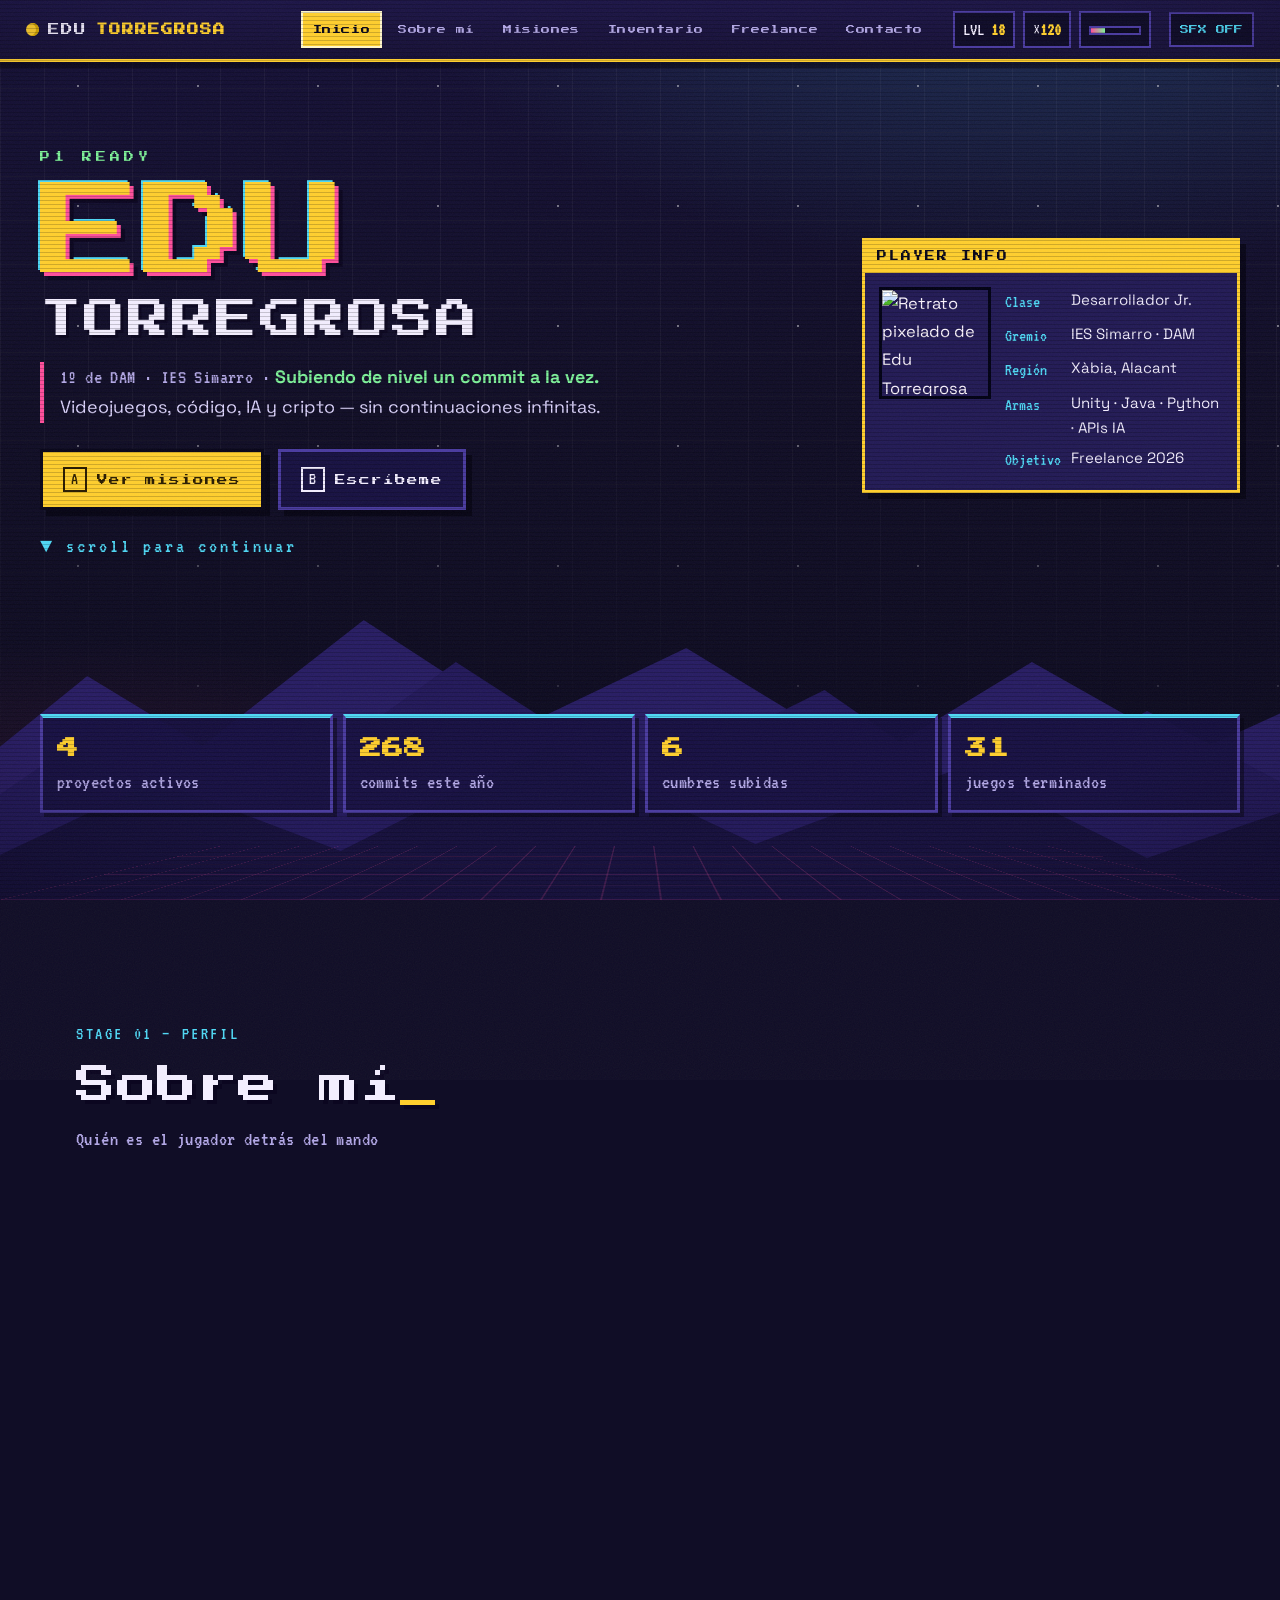
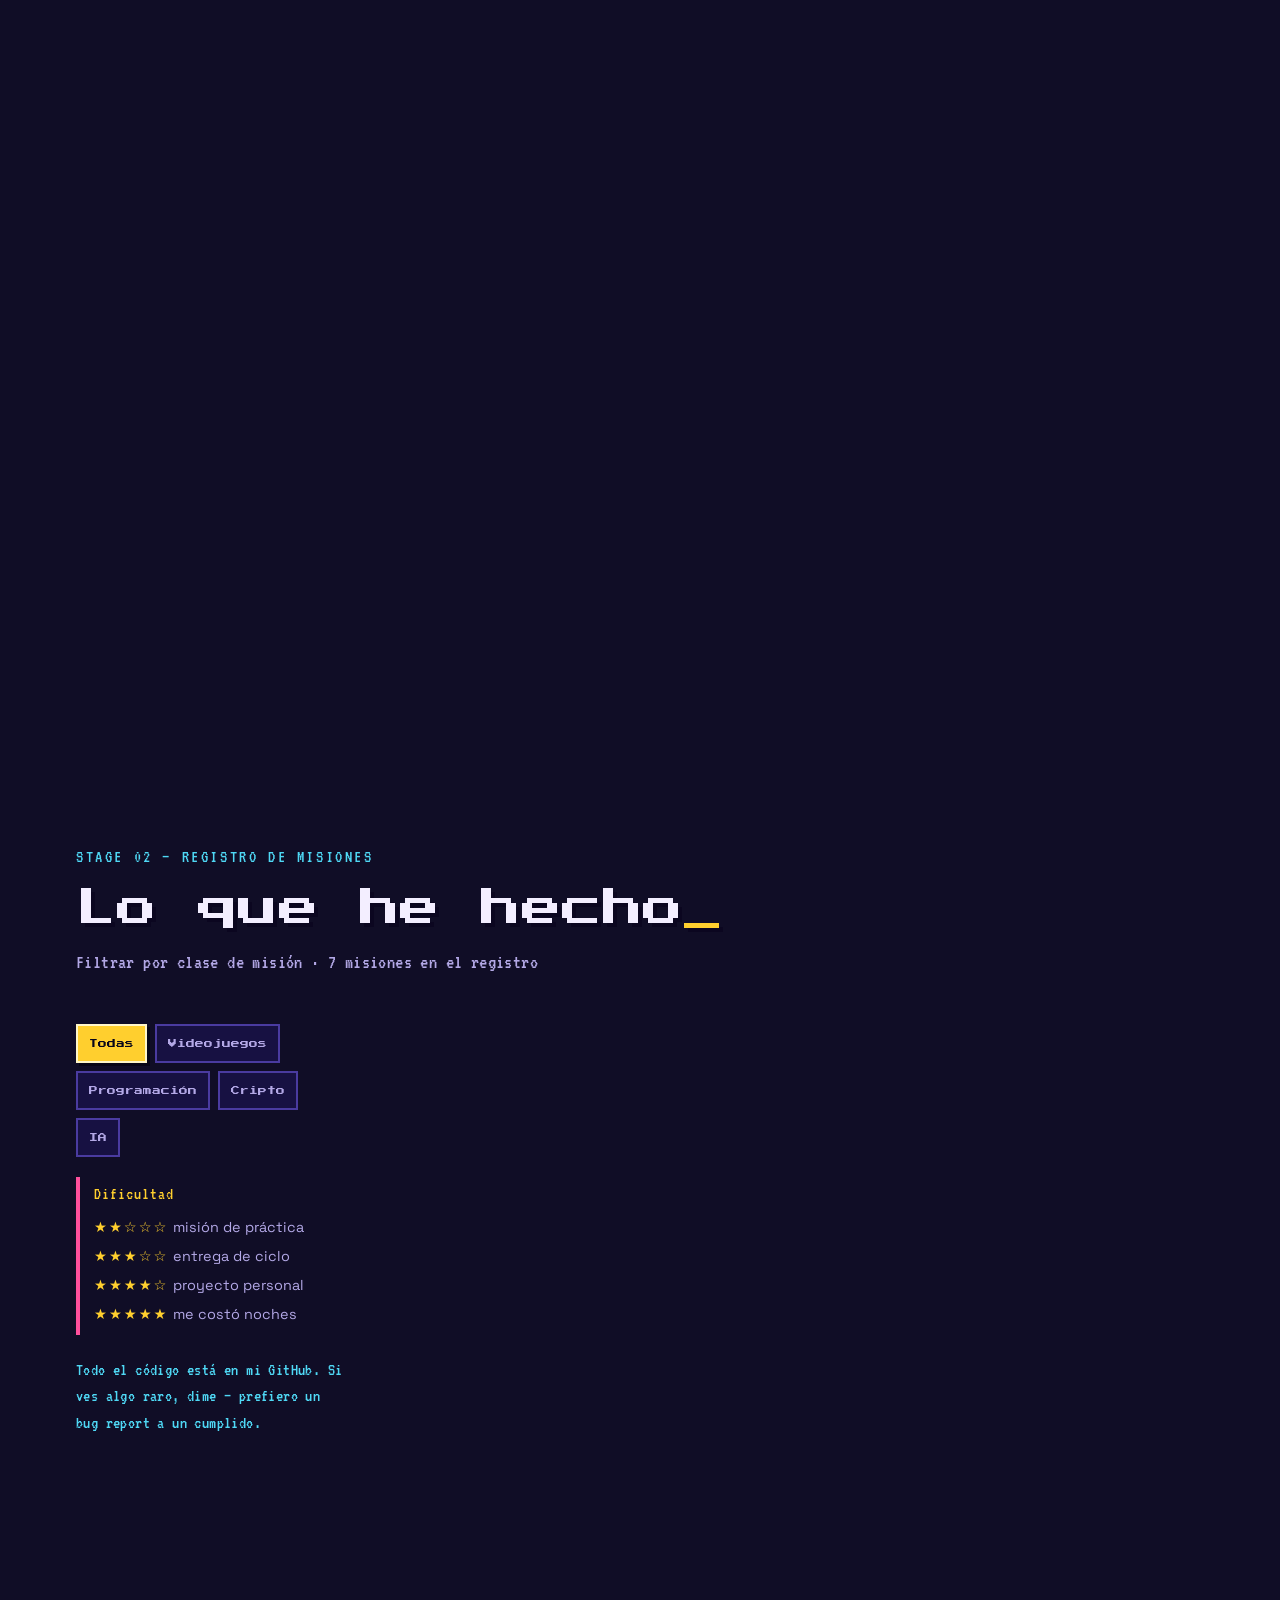
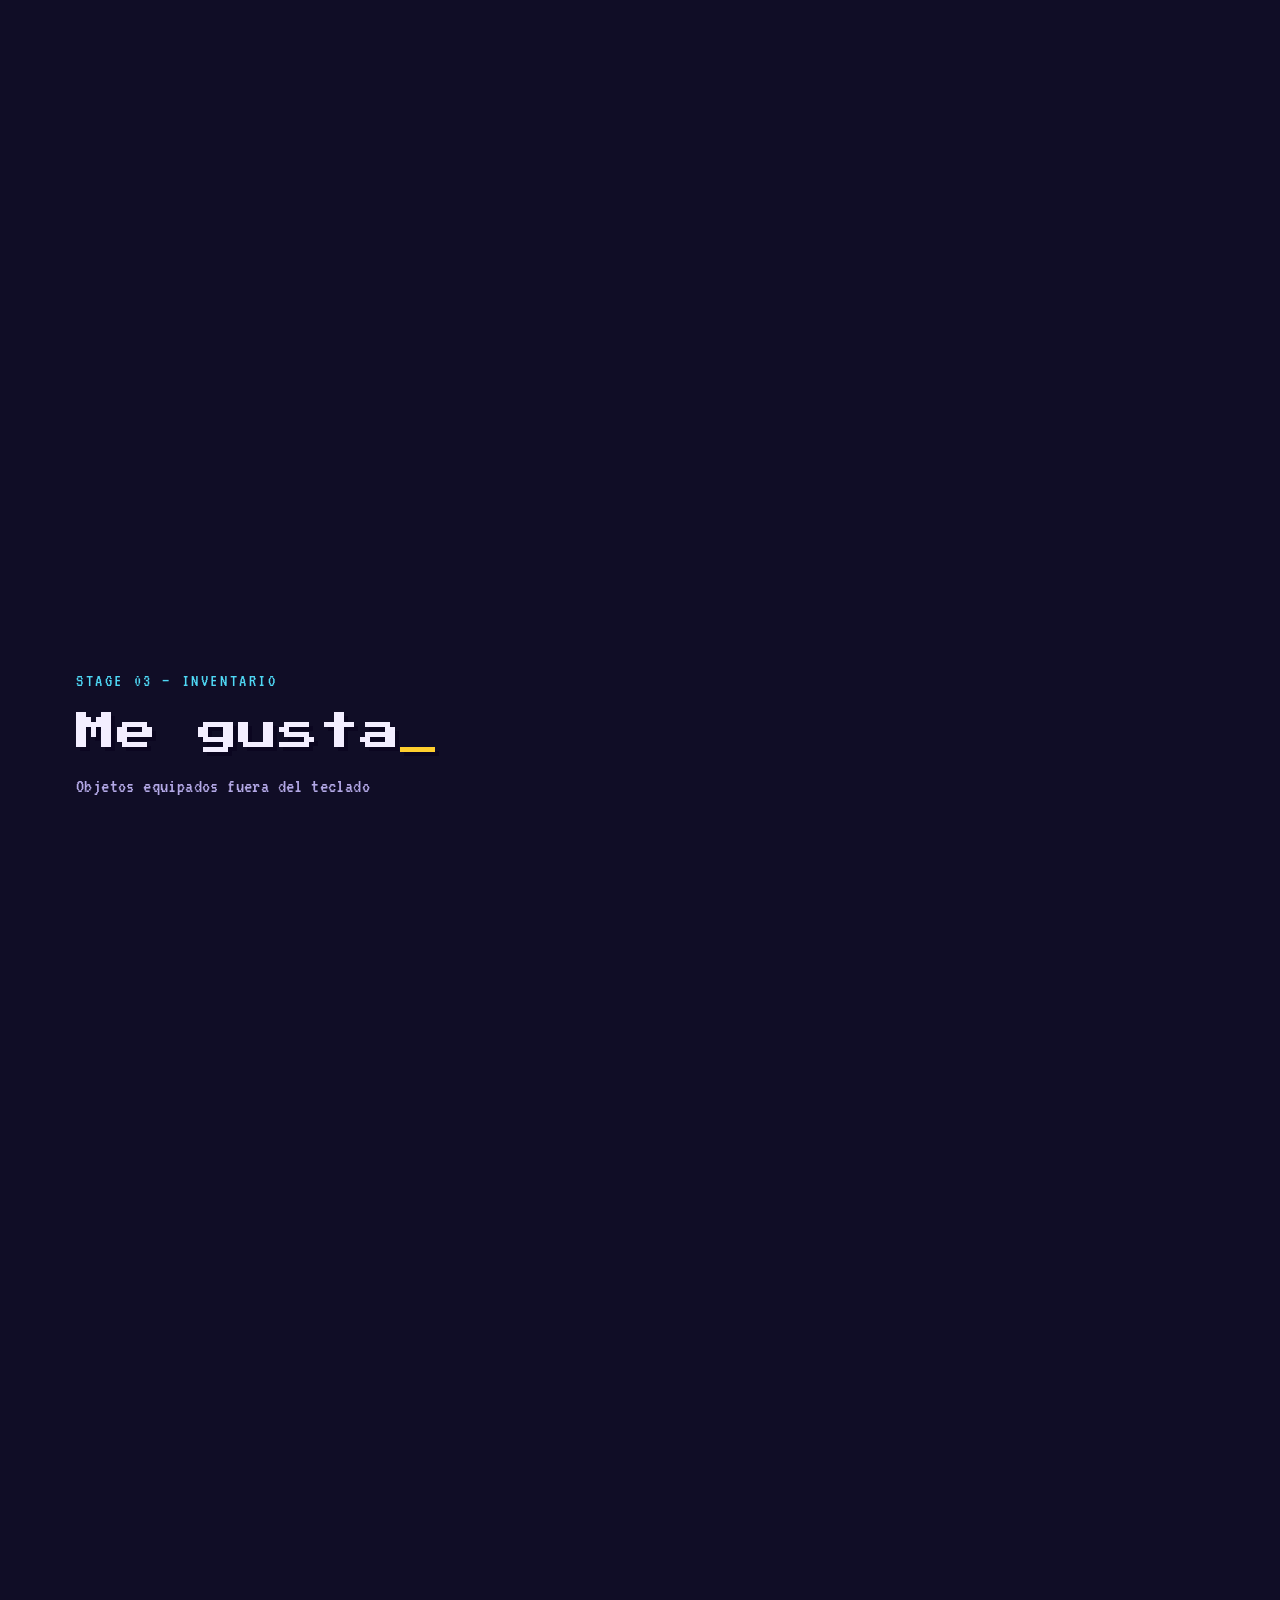
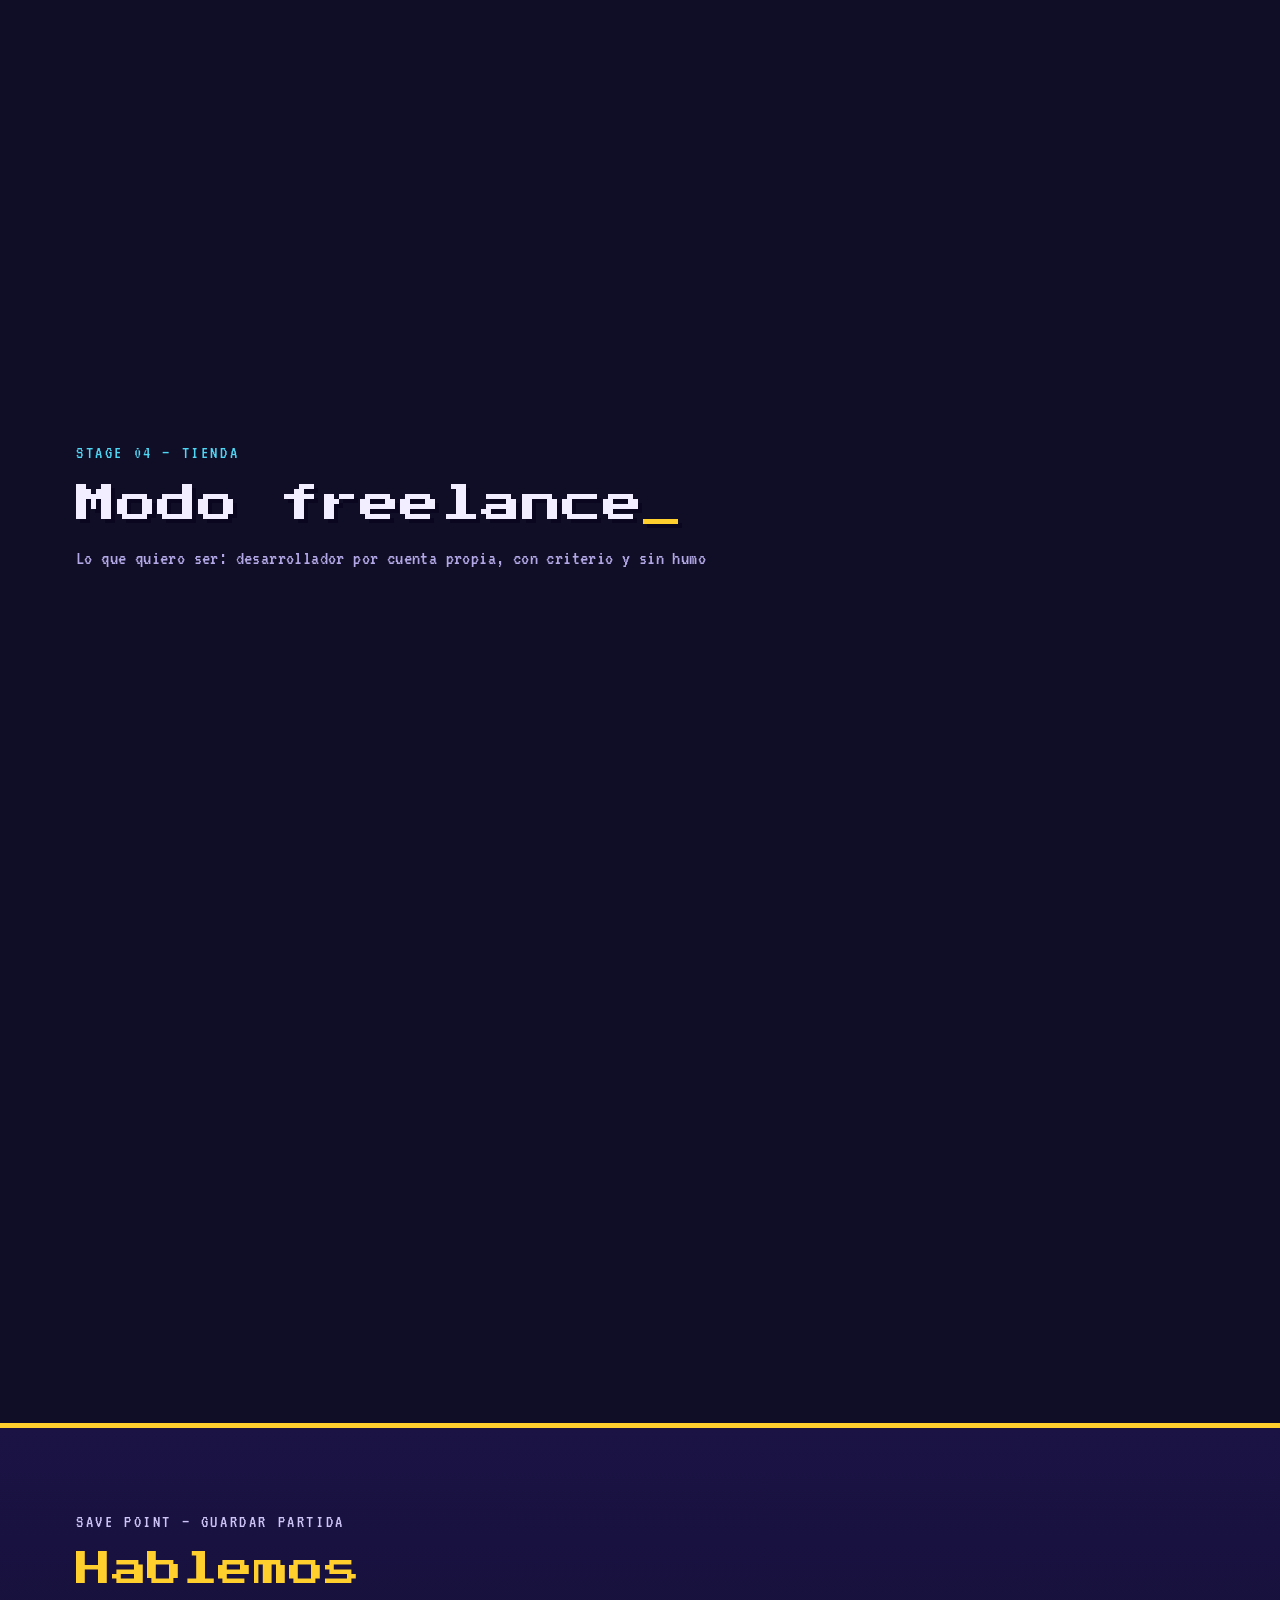
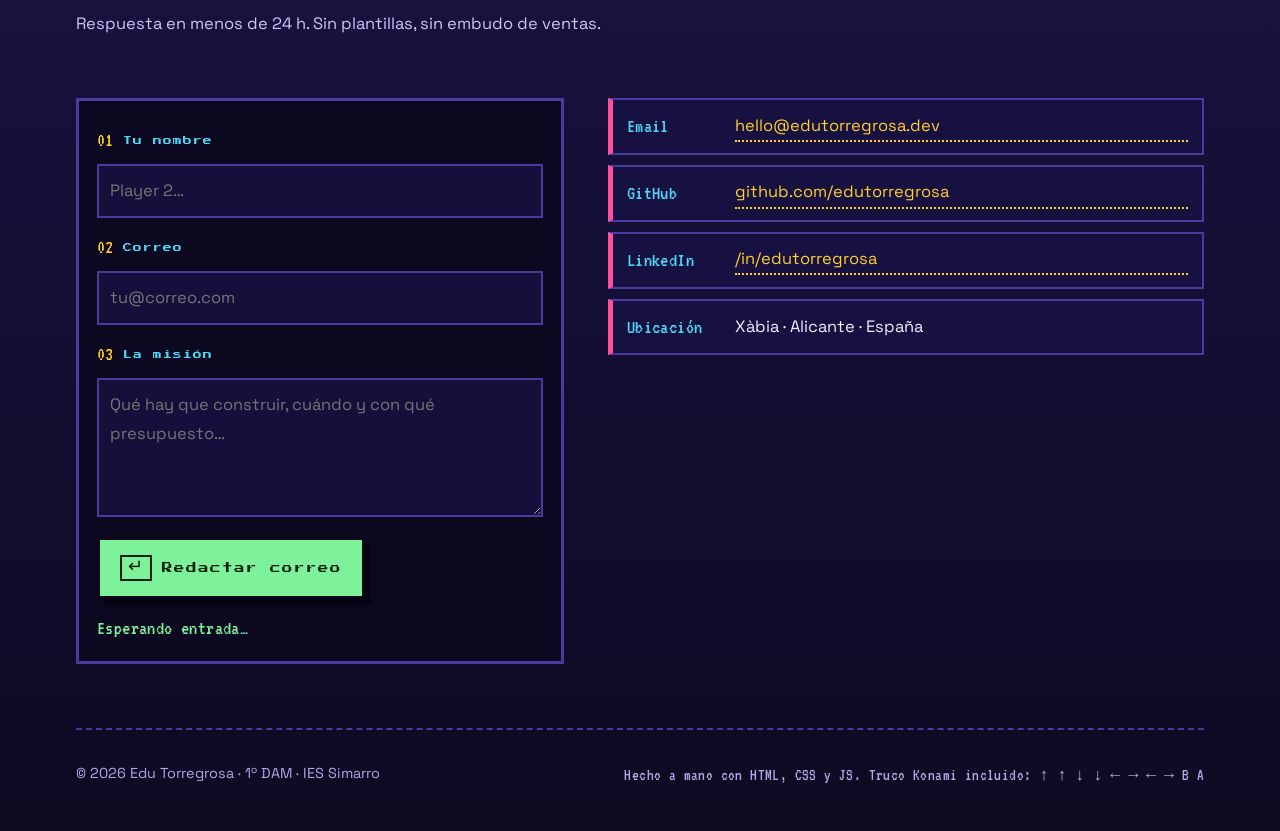
==== index.html @ 18621359 "primera version web" ====
<!DOCTYPE html>
<html lang="es">
<head>
  <meta charset="UTF-8">
  <meta name="viewport" content="width=device-width, initial-scale=1">
  <title>Edu Torregrosa · Player 1 — Videojuegos, Programación, IA y Crypto</title>
  <meta name="description" content="Portafolio retro-arcade de Edu Torregrosa, estudiante de 1º DAM en el IES Simarro: desarrollo de videojuegos, programación, criptomonedas e IA. Objetivo: desarrollador freelance.">
  <meta name="author" content="Edu Torregrosa">
  <meta name="theme-color" content="#14102e">
  <link rel="preconnect" href="https://fonts.googleapis.com">
  <link rel="preconnect" href="https://fonts.gstatic.com" crossorigin>
  <link href="https://fonts.googleapis.com/css2?family=Press+Start+2P&family=VT323&family=Space+Grotesk:wght@400;500;700&display=swap" rel="stylesheet">
  <link rel="stylesheet" href="styles.css">
</head>
<body class="is-booting">
  <div class="crt" aria-hidden="true">
    <span class="crt__scan"></span>
    <span class="crt__vig"></span>
    <span class="crt__noise"></span>
  </div>
  <div class="boot" id="boot" role="status" aria-live="polite">
    <p class="boot__logo">EDU<span>TV</span> <em>v1.0</em></p>
    <pre class="boot__log" id="bootLog"></pre>
    <div class="boot__bar" aria-hidden="true"><span id="bootBar"></span></div>
    <p class="boot__hint" id="bootHint">INSERTE MONEDA…</p>
  </div>
  <a class="skip" href="#sobre-mi">Saltar al contenido</a>
  <header class="hud" id="hud">
    <a class="hud__brand" href="#inicio" aria-label="Ir al inicio">
      <span class="hud__coin" aria-hidden="true"></span>
      EDU<b>TORREGROSA</b>
    </a>
    <nav class="hud__nav" aria-label="Navegación principal">
      <ul>
        <li><a href="#inicio"       class="nav-link">Inicio</a></li>
        <li><a href="#sobre-mi"     class="nav-link">Sobre&nbsp;mí</a></li>
        <li><a href="#quests"       class="nav-link">Misiones</a></li>
        <li><a href="#inventario"   class="nav-link">Inventario</a></li>
        <li><a href="#freelance"    class="nav-link">Freelance</a></li>
        <li><a href="#contacto"     class="nav-link">Contacto</a></li>
      </ul>
    </nav>
    <div class="hud__stats" aria-hidden="true">
      <span class="chip chip--lvl">LVL <b id="hudLvl">18</b></span>
      <span class="chip chip--coin">×<b id="hudCoins">000</b></span>
      <span class="chip chip--hp"><i class="hp"><b id="hudHp"></b></i></span>
    </div>
    <button class="hud__sfx" id="sfxBtn" aria-pressed="false">SFX OFF</button>
  </header>
  <main>
    <section class="title" id="inicio" aria-labelledby="title-h">
      <div class="title__marquee">
        <p class="title__press" aria-hidden="true">P1&nbsp;READY</p>
        <h1 class="title__word" id="title-h">
          <span class="title__line">EDU</span>
          <span class="title__line title__line--thin">TORREGROSA</span>
        </h1>
        <p class="title__phrase">
          <span class="vt">1º de DAM · IES Simarro ·</span>
          <b>Subiendo de nivel un commit a la vez.</b>
          Videojuegos, código, IA y cripto — sin continuaciones infinitas.
        </p>
        <div class="title__cta">
          <a class="btn btn--sun" href="#quests"><span class="btn__key">A</span> Ver misiones</a>
          <a class="btn btn--ghost" href="#contacto"><span class="btn__key">B</span> Escríbeme</a>
        </div>
        <p class="title__scroll vt">▼ scroll para continuar</p>
      </div>
      <aside class="card card--player" aria-label="Ficha rápida">
        <h2 class="card__head">PLAYER&nbsp;INFO</h2>
        <div class="card__body">
          <img src="https://picsum.photos/seed/edu-pixel-portrait-arcade/480/480" alt="Retrato pixelado de Edu Torregrosa" width="480" height="480">
          <dl class="specs">
            <dt>Clase</dt><dd>Desarrollador Jr.</dd>
            <dt>Gremio</dt><dd>IES Simarro · DAM</dd>
            <dt>Región</dt><dd>Xàbia, Alacant</dd>
            <dt>Armas</dt><dd>Unity · Java · Python · APIs IA</dd>
            <dt>Objetivo</dt><dd class="hl">Freelance 2026</dd>
          </dl>
        </div>
      </aside>
      <ul class="stat-strip" aria-label="Marcadores">
        <li><b class="num" data-count="7">0</b><span class="vt">proyectos activos</span></li>
        <li><b class="num" data-count="512">0</b><span class="vt">commits este año</span></li>
        <li><b class="num" data-count="12">0</b><span class="vt">cumbres subidas</span></li>
        <li><b class="num" data-count="60">0</b><span class="vt">juegos terminados</span></li>
      </ul>
      <div class="range" aria-hidden="true">
        <svg class="range__layer" data-depth="6"  viewBox="0 0 600 300" preserveAspectRatio="none"><path d="M0,220 60,140 110,190 180,100 250,175 320,120 400,200 470,130 540,195 600,150 600,300 0,300Z"/></svg>
        <svg class="range__layer" data-depth="14" viewBox="0 0 600 300" preserveAspectRatio="none"><path d="M0,250 70,170 140,225 220,130 300,215 380,150 450,230 520,165 600,235 600,300 0,300Z"/></svg>
        <svg class="range__layer" data-depth="26" viewBox="0 0 600 300" preserveAspectRatio="none"><path d="M0,285 90,215 170,265 260,190 350,260 440,205 520,270 600,225 600,300 0,300Z"/></svg>
        <div class="range__grid"></div>
      </div>
    </section>
    <section class="stage stage--about" id="sobre-mi" aria-labelledby="about-h">
      <header class="stage__head">
        <p class="kicker vt">STAGE 01 — PERFIL</p>
        <h2 class="stage__title" data-scramble>Sobre mí</h2>
        <p class="stage__sub vt">Quién es el jugador detrás del mando</p>
      </header>
      <div class="about">
        <article class="dialog" data-reveal>
          <p class="dialog__who"><b>EDU</b> <span class="vt">— PLAYER 1</span></p>
          <p class="dialog__text" data-typewriter="De Xàbia, 19 años, estudiante de 1º de DAM en el IES Simarro. Empecé haciendo mods para que mis amigos jugaran y acabé montando pipelines, bots y modelos. Me obsesiona la parte en la que el código se convierte en algo que se puede tocar: un salto que funciona, un enemigo que aprende, una interfaz que responde. Ahora mismo estoy construyendo mi camino como desarrollador freelance, con la vista puesta en videojuegos e integración de IA. Y cuando suelto el mando, me voy a la montaña: el silencio de un sendero a las 7 de la mañana recarga la barra de vida mejor que cualquier café."></p>
          <p class="dialog__prompt vt" aria-hidden="true">▼</p>
        </article>
        <div class="xp" data-reveal>
          <h3 class="block-title">XP de habilidades</h3>
          <ul class="xp__list">
            <li><span class="xp__name">Python</span>          <i class="bar"><b style="--xp:82%"></b></i><span class="xp__val vt">82</span></li>
            <li><span class="xp__name">Java&nbsp;·&nbsp;DAM</span><i class="bar"><b style="--xp:74%"></b></i><span class="xp__val vt">74</span></li>
            <li><span class="xp__name">JavaScript&nbsp;/&nbsp;Web</span><i class="bar"><b style="--xp:70%"></b></i><span class="xp__val vt">70</span></li>
            <li><span class="xp__name">Unity&nbsp;/&nbsp;C#</span><i class="bar"><b style="--xp:66%"></b></i><span class="xp__val vt">66</span></li>
            <li><span class="xp__name">IA&nbsp;/&nbsp;LLMs</span><i class="bar"><b style="--xp:58%"></b></i><span class="xp__val vt">58</span></li>
            <li><span class="xp__name">Blockchain</span>      <i class="bar"><b style="--xp:44%"></b></i><span class="xp__val vt">44</span></li>
          </ul>
        </div>
      </div>
      <section class="select" aria-labelledby="select-h" data-reveal>
        <h3 class="block-title" id="select-h">Select stage · trayectoria</h3>
        <ol class="select__track" tabindex="0" aria-label="Línea temporal">
          <li class="select__node"><span class="vt">2019</span><h4>Primer mod</h4><p>Tocaba parámetros de juegos ajenos hasta entender por qué funcionaban.</p></li>
          <li class="select__node"><span class="vt">2021</span><h4>Game Jam</h4><p>Mi primer prototipo completo en 48 horas. Dormí poco, aprendí muchísimo.</p></li>
          <li class="select__node"><span class="vt">2023</span><h4>Bots &amp; crypto</h4><p>Automatizaciones en Python y un tracker de cartera para dejar de mirar el móvil.</p></li>
          <li class="select__node is-now"><span class="vt">2025</span><h4>1º DAM</h4><p>IES Simarro. Bases sólidas de programación, estructuras de datos y despliegue.</p></li>
          <li class="select__node is-next"><span class="vt">2026</span><h4>Freelance</h4><p>Prototipos, bots y features de IA para estudios pequeños y gente con prisa.</p></li>
        </ol>
      </section>
    </section>
    <section class="stage stage--quests" id="quests" aria-labelledby="quests-h">
      <header class="stage__head">
        <p class="kicker vt">STAGE 02 — REGISTRO DE MISIONES</p>
        <h2 class="stage__title" data-scramble>Lo que he hecho</h2>
        <p class="stage__sub vt">Filtrar por clase de misión · <span id="questCount">7</span> misiones en el registro</p>
      </header>
      <div class="quests">
        <aside class="quests__aside">
          <div class="filter" role="group" aria-label="Filtrar misiones">
            <button class="filter__btn is-on" data-filter="all">Todas</button>
            <button class="filter__btn" data-filter="juego">Videojuegos</button>
            <button class="filter__btn" data-filter="code">Programación</button>
            <button class="filter__btn" data-filter="crypto">Cripto</button>
            <button class="filter__btn" data-filter="ia">IA</button>
          </div>
          <div class="legend">
            <h3 class="vt">Dificultad</h3>
            <p><span class="stars">★★☆☆☆</span> misión de práctica</p>
            <p><span class="stars">★★★☆☆</span> entrega de ciclo</p>
            <p><span class="stars">★★★★☆</span> proyecto personal</p>
            <p><span class="stars">★★★★★</span> me costó noches</p>
          </div>
          <p class="quests__note vt">Todo el código está en mi GitHub. Si ves algo raro, dime — prefiero un bug report a un cumplido.</p>
        </aside>
        <div class="quests__list" id="questsList">
          <article class="quest" data-cat="juego" data-reveal>
            <figure class="quest__media"><img src="https://picsum.photos/seed/pixel-platformer-cave-game/800/500" alt="Captura de un plataformas 2D en una cueva pixelada" width="800" height="500"></figure>
            <div class="quest__body">
              <p class="quest__tag">MISIÓN 01 · VIDEOJUEGOS</p>
              <h3 class="quest__name">Caverna de Píxel</h3>
              <p class="quest__meta"><span class="stars">★★★★☆</span><span>Unity · C#</span><span class="badge badge--done">Completada</span></p>
              <p class="quest__desc">Plataformas 2D con física de doble salto, enemigos con máquina de estados y tres niveles. Generación de mapa por semilla para que cada partida cambie. Se presentó a la Game Jam del centro y quedó segunda.</p>
              <ul class="tags"><li>C#</li><li>Unity</li><li>Tiled</li><li>State&nbsp;Machine</li></ul>
              <a class="link-arrow" href="#contacto">Pedir la build <span aria-hidden="true">→</span></a>
            </div>
          </article>
          <article class="quest" data-cat="juego" data-reveal>
            <figure class="quest__media"><img src="https://picsum.photos/seed/retade-arcade-cabinet-neon/800/500" alt="Máquina recreativa con pantalla iluminada" width="800" height="500"></figure>
            <div class="quest__body">
              <p class="quest__tag">MISIÓN 02 · VIDEOJUEGOS</p>
              <h3 class="quest__name">Arcade Rescate</h3>
              <p class="quest__meta"><span class="stars">★★★☆☆</span><span>raylib · C</span><span class="badge badge--wip">En curso</span></p>
              <p class="quest__desc">Remake de un matamarcianos de los 90 con render propio: sprites en rejilla, partículas y screen shake. Objetivo de la misión: 60 FPS estables en un portátil de 2015.</p>
              <ul class="tags"><li>C</li><li>raylib</li><li>Pixel&nbsp;Art</li><li>Chiptune</li></ul>
              <a class="link-arrow" href="#contacto">Ver el proceso <span aria-hidden="true">→</span></a>
            </div>
          </article>
          <article class="quest" data-cat="code" data-reveal>
            <figure class="quest__media"><img src="https://picsum.photos/seed/java-desktop-inventory-app/800/500" alt="Interfaz de una aplicación de escritorio con tablas" width="800" height="500"></figure>
            <div class="quest__body">
              <p class="quest__tag">MISIÓN 03 · PROGRAMACIÓN</p>
              <h3 class="quest__name">Gestor Simarro</h3>
              <p class="quest__meta"><span class="stars">★★★☆☆</span><span>Java · MySQL · JDBC</span><span class="badge badge--done">Completada</span></p>
              <p class="quest__desc">Aplicación de escritorio para gestionar el préstamo de material del ciclo: alta de equipos, incidencias y exportación a CSV. Capas, DAO y base de datos normalizada. Primera vez que diseño yo el esquema.</p>
              <ul class="tags"><li>Java</li><li>MySQL</li><li>JavaFX</li><li>UML</li></ul>
              <a class="link-arrow" href="#contacto">Ver el repositorio <span aria-hidden="true">→</span></a>
            </div>
          </article>
          <article class="quest" data-cat="crypto code" data-reveal>
            <figure class="quest__media"><img src="https://picsum.photos/seed/crypto-terminal-candles-green/800/500" alt="Gráfico de velas en una terminal oscura" width="800" height="500"></figure>
            <div class="quest__body">
              <p class="quest__tag">MISIÓN 04 · CRIPTO + CÓDIGO</p>
              <h3 class="quest__name">Wallet Watch</h3>
              <p class="quest__meta"><span class="stars">★★★★☆</span><span>Python · websockets</span><span class="badge badge--done">Completada</span></p>
              <p class="quest__desc">Monitor de cartera con alertas por Telegram: PnL en vivo, avisos de movimiento anormal y un histórico en SQLite. Aprendí a consumir APIs REST y websocket, y sobre todo a no fiarme de ningún dato sin validarlo.</p>
              <ul class="tags"><li>Python</li><li>REST</li><li>WebSocket</li><li>SQLite</li></ul>
              <a class="link-arrow" href="#contacto">Cómo funciona <span aria-hidden="true">→</span></a>
            </div>
          </article>
          <article class="quest" data-cat="crypto" data-reveal>
            <figure class="quest__media"><img src="https://picsum.photos/seed/blockchain-smart-contract-solidity/800/500" alt="Código de un contrato inteligente" width="800" height="500"></figure>
            <div class="quest__body">
              <p class="quest__tag">MISIÓN 05 · CRIPTO</p>
              <h3 class="quest__name">Contrato de bolsillo</h3>
              <p class="quest__meta"><span class="stars">★★☆☆☆</span><span>Solidity · testnet</span><span class="badge badge--wip">En curso</span></p>
              <p class="quest__desc">Contrato de depósito con liberación por fechas, probado en testnet y con tests en Foundry. Nada que desplegar en mainnet todavía: es mi forma de entender de verdad qué pasa cuando el código no se puede parchear.</p>
              <ul class="tags"><li>Solidity</li><li>Foundry</li><li>Testnet</li></ul>
              <a class="link-arrow" href="#contacto">Aprendiendo en abierto <span aria-hidden="true">→</span></a>
            </div>
          </article>
          <article class="quest" data-cat="ia" data-reveal>
            <figure class="quest__media"><img src="https://picsum.photos/seed/ai-classroom-assistant-chatbot/800/500" alt="Ventana de chat de un asistente con IA" width="800" height="500"></figure>
            <div class="quest__body">
              <p class="quest__tag">MISIÓN 06 · IA</p>
              <h3 class="quest__name">Tutor de Aula</h3>
              <p class="quest__meta"><span class="stars">★★★★★</span><span>RAG · Python · API LLM</span><span class="badge badge--done">Completada</span></p>
              <p class="quest__desc">Asistente que responde con la documentación del ciclo: troceo los PDF, incrusto, busco por similitud y devuelvo la fuente. El 80&nbsp;% del trabajo fue la parte aburrida —limpiar texto y evaluar respuestas— y ahí estuvo la gracia.</p>
              <ul class="tags"><li>RAG</li><li>Embeddings</li><li>FastAPI</li><li>Chroma</li></ul>
              <a class="link-arrow" href="#contacto">Probar demo <span aria-hidden="true">→</span></a>
            </div>
          </article>
          <article class="quest" data-cat="ia code" data-reveal>
            <figure class="quest__media"><img src="https://picsum.photos/seed/neural-network-training-graphs/800/500" alt="Gráficas de entrenamiento de una red neuronal" width="800" height="500"></figure>
            <div class="quest__body">
              <p class="quest__tag">MISIÓN 07 · IA + CÓDIGO</p>
              <h3 class="quest__name">Pixel or Not</h3>
              <p class="quest__meta"><span class="stars">★★★☆☆</span><span>PyTorch · 91&nbsp;% acierto</span><span class="badge badge--done">Completada</span></p>
              <p class="quest__desc">Clasificador que distingue arte pixelado real de un filtro mal puesto. Red pequeña, dataset propio de 4.200 imágenes y aumento de datos. Se usa dentro del remake Arcade Rescate para elegir sprites.</p>
              <ul class="tags"><li>PyTorch</li><li>Dataset</li><li>ONNX</li></ul>
              <a class="link-arrow" href="#contacto">Ver el dataset <span aria-hidden="true">→</span></a>
            </div>
          </article>
        </div>
      </div>
    </section>
    <section class="stage stage--bag" id="inventario" aria-labelledby="bag-h">
      <header class="stage__head">
        <p class="kicker vt">STAGE 03 — INVENTARIO</p>
        <h2 class="stage__title" data-scramble>Me gusta</h2>
        <p class="stage__sub vt">Objetos equipados fuera del teclado</p>
      </header>
      <div class="bag">
        <figure class="postcard postcard--a" data-reveal>
          <img src="https://picsum.photos/seed/montgo-mountain-trail-sunrise/700/520" alt="Sendero de montaña al amanecer" width="700" height="520">
          <figcaption><b>La montaña</b><span class="vt">Senderos del Montgó y la Cumbre del Sol antes de que salga el sol. Mochila, agua y cero notificaciones.</span></figcaption>
        </figure>
        <figure class="postcard postcard--b" data-reveal>
          <img src="https://picsum.photos/seed/hiking-boots-summit-cross/700/520" alt="Botas de senderismo en una cima" width="700" height="520">
          <figcaption><b>Cimas y mapas</b><span class="vt">12 subidas registradas. Objetivo del año: Puig Campana en invierno.</span></figcaption>
        </figure>
        <figure class="postcard postcard--c" data-reveal>
          <img src="https://picsum.photos/seed/retro-console-cartridge-shelf/700/520" alt="Estantería con consolas y cartuchos retro" width="700" height="520">
          <figcaption><b>Videojuegos</b><span class="vt">De los cartuchos de mi padre a los indies de ahora. 60 juegos terminados y una lista de pendientes que asusta.</span></figcaption>
        </figure>
        <figure class="postcard postcard--d" data-reveal>
          <img src="https://picsum.photos/seed/pixel-controller-gamepad-desk/700/520" alt="Mando de videojuego sobre un escritorio" width="700" height="520">
          <figcaption><b>Diseño de juegos</b><span class="vt">Lo que me gusta no es jugar: es entender por qué un salto se siente bien.</span></figcaption>
        </figure>
        <figure class="postcard postcard--e" data-reveal>
          <img src="https://picsum.photos/seed/open-source-code-terminal-night/700/520" alt="Editor de código de noche" width="700" height="520">
          <figcaption><b>Código abierto</b><span class="vt">Leer repos ajenos es mi forma de estudiar. Y de robar ideas, honestamente.</span></figcaption>
        </figure>
        <div class="trophies" data-reveal>
          <h3 class="block-title">Trofeos desbloqueados</h3>
          <ul>
            <li class="trophy"><span aria-hidden="true">🏅</span> 2º puesto Game Jam Simarro</li>
            <li class="trophy"><span aria-hidden="true">⚡</span> Primer deploy a producción</li>
            <li class="trophy"><span aria-hidden="true">🤖</span> Bot en activo desde hace 6 meses</li>
            <li class="trophy"><span aria-hidden="true">🧠</span> Curso de IA aplicada terminado</li>
            <li class="trophy"><span aria-hidden="true">🥾</span> 12 cumbres con GPS guardado</li>
            <li class="trophy is-locked"><span aria-hidden="true">🔒</span> Contrato freelance (próximo)</li>
          </ul>
        </div>
      </div>
    </section>
    <section class="stage stage--shop" id="freelance" aria-labelledby="shop-h">
      <header class="stage__head">
        <p class="kicker vt">STAGE 04 — TIENDA</p>
        <h2 class="stage__title" data-scramble>Modo freelance</h2>
        <p class="stage__sub vt">Lo que quiero ser: desarrollador por cuenta propia, con criterio y sin humo</p>
      </header>
      <div class="shop">
        <div class="shop__intro" data-reveal>
          <p>Estudio de día y construyo de noche. Busco trabajos pequeños y reales: un prototipo que haya que terminar, un bot que deje de hacerme falta a mí, una feature de IA que alguien no sabe por dónde coger. Entrego código legible, plazos escritos y una demo que se pueda tocar.</p>
          <p class="vt hl">Estado del servidor: <b>abiendo agenda para 2026</b>.</p>
        </div>
        <ul class="shop__list">
          <li class="row" data-reveal>
            <span class="row__ico" aria-hidden="true">🎮</span>
            <div><h3>Prototipos y videojuegos</h3><p class="vt">Gameplay 2D en Unity o raylib, hasta vertical slice presentable.</p></div>
            <span class="row__price">desde<b>250&nbsp;€</b></span>
            <a class="row__buy" href="mailto:hello@edutorregrosa.dev?subject=Misi%C3%B3n%3A%20videojuego">Contratar</a>
          </li>
          <li class="row" data-reveal>
            <span class="row__ico" aria-hidden="true">🐍</span>
            <div><h3>Bots y automatización</h3><p class="vt">Scripts en Python, scrapers, alertas a Telegram, tareas programadas.</p></div>
            <span class="row__price">desde<b>120&nbsp;€</b></span>
            <a class="row__buy" href="mailto:hello@edutorregrosa.dev?subject=Misi%C3%B3n%3A%20bot">Contratar</a>
          </li>
          <li class="row" data-reveal>
            <span class="row__ico" aria-hidden="true">🧠</span>
            <div><h3>IA integrada</h3><p class="vt">Chatbots con RAG, resúmenes, clasificación y conexión a APIs de modelos.</p></div>
            <span class="row__price">desde<b>300&nbsp;€</b></span>
            <a class="row__buy" href="mailto:hello@edutorregrosa.dev?subject=Misi%C3%B3n%3A%20IA">Contratar</a>
          </li>
          <li class="row" data-reveal>
            <span class="row__ico" aria-hidden="true">🕹️</span>
            <div><h3>Web y mantenimiento</h3><p class="vt">HTML/CSS/JS puro, sin frameworks inflados, con hosting y copias de seguridad.</p></div>
            <span class="row__price">desde<b>180&nbsp;€</b></span>
            <a class="row__buy" href="mailto:hello@edutorregrosa.dev?subject=Misi%C3%B3n%3A%20web">Contratar</a>
          </li>
        </ul>
      </div>
    </section>
  </main>
  <footer class="save" id="contacto" aria-labelledby="save-h">
    <div class="save__inner">
      <header class="save__head">
        <p class="kicker vt">SAVE POINT — GUARDAR PARTIDA</p>
        <h2 id="save-h" data-scramble>Hablemos</h2>
        <p>Respuesta en menos de 24 h. Sin plantillas, sin embudo de ventas.</p>
      </header>
      <form class="console" id="mailForm" novalidate>
        <label for="fName"><span class="vt">01</span> Tu nombre</label>
        <input id="fName" name="name" type="text" placeholder="Player 2…" autocomplete="name" required>
        <label for="fMail"><span class="vt">02</span> Correo</label>
        <input id="fMail" name="mail" type="email" placeholder="tu@correo.com" autocomplete="email" required>
        <label for="fMsg"><span class="vt">03</span> La misión</label>
        <textarea id="fMsg" name="msg" rows="4" placeholder="Qué hay que construir, cuándo y con qué presupuesto…" required></textarea>
        <button class="btn btn--lime" type="submit"><span class="btn__key">↵</span> Redactar correo</button>
        <p class="console__status vt" id="formStatus" role="status">Esperando entrada…</p>
      </form>
      <ul class="links">
        <li><span class="vt">Email</span><a href="mailto:hello@edutorregrosa.dev">hello@edutorregrosa.dev</a></li>
        <li><span class="vt">GitHub</span><a href="https://github.com/" target="_blank" rel="noopener">github.com/edutorregrosa</a></li>
        <li><span class="vt">LinkedIn</span><a href="https://www.linkedin.com/" target="_blank" rel="noopener">/in/edutorregrosa</a></li>
        <li><span class="vt">Ubicación</span><span>Xàbia · Alicante · España</span></li>
      </ul>
      <div class="save__foot">
        <p>© <span id="year">2025</span> Edu Torregrosa · 1º DAM · IES Simarro</p>
        <p class="vt">Hecho a mano con HTML, CSS y JS. Truco Konami incluido: ↑ ↑ ↓ ↓ ← → ← → B A</p>
      </div>
    </div>
  </footer>
  <button class="top" id="topBtn" aria-label="Volver arriba">▲</button>
  <p class="toast" id="toast" role="status" aria-live="polite"></p>
  <script src="script.js"></script>
</body>
</html>
---- styles.css ----
:root{
  --void:#100d26;--night:#181340;--panel:#221a55;--panel2:#2c2170;--ink:#08061a;--line:#4a3ba0;
  --paper:#f3eeff;--dim:#b3a8e6;--sun:#ffcf2e;--lime:#7ef29a;--cyan:#4fd8f5;--magenta:#ff4f9c;--orange:#ff8a3d;
  --shadow:6px 6px 0 rgba(4,2,14,.65);--px:5px;--wrap:1180px;--hud-h:62px;
  --f-disp:"Press Start 2P", system-ui, monospace;--f-term:"VT323", ui-monospace, monospace;--f-body:"Space Grotesk", system-ui, sans-serif;
}
*,*::before,*::after{box-sizing:border-box}
html{scroll-behavior:smooth;scroll-padding-top:calc(var(--hud-h) + 18px)}
body{margin:0;font-family:var(--f-body);font-size:1.03rem;line-height:1.72;color:var(--paper);background:var(--void);overflow-x:hidden}
body.is-booting{overflow:hidden;height:100vh}
img{display:block;max-width:100%;height:auto}
a{color:var(--cyan);text-decoration:none}
ul,ol{list-style:none;margin:0;padding:0}
button,input,textarea{font:inherit;color:inherit}
body::before{content:"";position:fixed;inset:0;z-index:-2;background:radial-gradient(1100px 620px at 82% -12%,rgba(79,216,245,.20),transparent 62%),radial-gradient(900px 560px at 8% 108%,rgba(255,79,156,.18),transparent 60%),linear-gradient(180deg,#151038 0%,#100d26 45%,#0c0a1e 100%)}
body::after{content:"";position:fixed;inset:0;z-index:-1;pointer-events:none;background-image:linear-gradient(rgba(255,255,255,.045) 1px,transparent 1px),linear-gradient(90deg,rgba(255,255,255,.045) 1px,transparent 1px),radial-gradient(rgba(255,255,255,.42) 1px,transparent 1px);background-size:44px 44px,44px 44px,120px 120px;background-position:0 0,0 0,18px 26px;-webkit-mask-image:linear-gradient(180deg,#000 0 40%,transparent 92%);mask-image:linear-gradient(180deg,#000 0 40%,transparent 92%);animation:drift 24s linear infinite}
@keyframes drift{to{background-position:44px 44px,44px 44px,138px 146px}}
h1,h2,h3,h4{font-family:var(--f-disp);font-weight:400;line-height:1.35;margin:0;letter-spacing:.5px}
.vt{font-family:var(--f-term);font-size:1.28rem;line-height:1.5;letter-spacing:.4px;color:var(--dim)}
.hl{color:var(--sun)}
.kicker{font-family:var(--f-term);font-size:1.15rem;letter-spacing:2.6px;color:var(--cyan);margin:0 0 10px}
.stars{color:var(--sun);letter-spacing:2px}
.skip{position:absolute;left:-999px;top:0;background:var(--sun);color:var(--ink);padding:10px 16px;z-index:99}
.skip:focus{left:12px;top:12px}
.crt{position:fixed;inset:0;z-index:60;pointer-events:none}
.crt__scan{position:absolute;inset:0;background:repeating-linear-gradient(180deg,rgba(0,0,0,.34) 0 1px,transparent 1px 4px);opacity:.55;mix-blend-mode:multiply}
.crt__vig{position:absolute;inset:0;background:radial-gradient(120% 100% at 50% 45%,transparent 52%,rgba(3,1,12,.72) 100%)}
.crt__noise{position:absolute;inset:-20%;opacity:.05;background-image:url("data:image/svg+xml,%3Csvg xmlns='http://www.w3.org/2000/svg' width='140' height='140'%3E%3Cfilter id='n'%3E%3CfeTurbulence type='fractalNoise' baseFrequency='.85' numOctaves='3'/%3E%3C/filter%3E%3Crect width='140' height='140' filter='url(%23n)'/%3E%3C/svg%3E");animation:grain 1.1s steps(3) infinite}
@keyframes grain{0%{transform:translate(0,0)}33%{transform:translate(-2%,1%)}66%{transform:translate(2%,-1%)}100%{transform:translate(0,0)}}
.boot{position:fixed;inset:0;z-index:90;display:grid;place-content:center;justify-items:center;gap:14px;background:#07051a;text-align:center;padding:24px;transition:opacity .5s ease,visibility .5s}
.boot.gone{opacity:0;visibility:hidden}
.boot__logo{font-family:var(--f-disp);font-size:1.5rem;color:var(--sun);margin:0}
.boot__logo span{color:var(--magenta)}
.boot__logo em{font-family:var(--f-term);font-size:1rem;color:var(--dim);font-style:normal}
.boot__log{font-family:var(--f-term);font-size:1.15rem;color:var(--lime);min-height:6.2em;text-align:left;width:min(460px,90vw);margin:0;white-space:pre-wrap}
.boot__bar{width:min(460px,90vw);height:14px;border:3px solid var(--line);padding:2px;background:#0b0820}
.boot__bar span{display:block;height:100%;width:0;background:var(--sun);transition:width .18s linear}
.boot__hint{font-family:var(--f-term);font-size:1.2rem;color:var(--dim);letter-spacing:3px}
.hud{position:fixed;top:0;left:0;right:0;height:var(--hud-h);z-index:50;display:flex;align-items:center;gap:18px;padding:0 clamp(12px,3vw,26px);background:linear-gradient(180deg,#1c1547,#161036);border-bottom:3px solid var(--sun);box-shadow:0 6px 0 rgba(4,2,14,.5)}
.hud__brand{font-family:var(--f-disp);font-size:.72rem;color:var(--paper);display:flex;align-items:center;gap:9px;letter-spacing:1px}
.hud__brand b{color:var(--sun)}
.hud__coin{width:13px;height:13px;background:var(--sun);border-radius:50%;box-shadow:inset -3px 0 0 #d9a900;animation:spin 1.6s steps(6) infinite}
@keyframes spin{50%{transform:scaleX(.25)}}
.hud__nav{margin-left:auto}
.hud__nav ul{display:flex;gap:4px;flex-wrap:wrap}
.hud__nav a{font-family:var(--f-disp);font-size:.56rem;letter-spacing:.6px;color:var(--dim);padding:9px 10px;display:block;border:2px solid transparent;transition:color .18s,background .18s,border-color .18s}
.hud__nav a:hover{color:var(--sun);background:#2a1f6b}
.hud__nav a.is-active{color:var(--ink);background:var(--sun);border-color:#fff6c9}
.hud__stats{display:flex;align-items:center;gap:8px}
.chip{font-family:var(--f-term);font-size:1.15rem;color:var(--paper);border:2px solid var(--line);padding:1px 8px;background:#0e0b28}
.chip b{color:var(--sun)}
.chip--hp .hp{display:inline-block;width:52px;height:9px;border:2px solid var(--line);background:#0b0820;vertical-align:middle}
.chip--hp .hp b{display:block;height:100%;width:0;background:linear-gradient(90deg,var(--magenta),var(--lime));transition:width .5s ease}
.hud__sfx{font-family:var(--f-disp);font-size:.55rem;padding:8px 9px;background:#0e0b28;color:var(--cyan);border:2px solid var(--line);cursor:pointer}
.hud__sfx[aria-pressed="true"]{background:var(--cyan);color:var(--ink)}
.title{position:relative;min-height:100svh;padding:calc(var(--hud-h) + 40px) clamp(16px,4vw,40px) 40px;display:grid;grid-template-columns:minmax(0,1.35fr) minmax(280px,.65fr);grid-template-areas:"marquee player" "strip strip";gap:clamp(18px,3vw,40px);align-items:center;overflow:hidden}
.title__marquee{grid-area:marquee;position:relative;z-index:3}
.title__press{font-family:var(--f-disp);font-size:.62rem;color:var(--lime);letter-spacing:4px;margin:0 0 18px;animation:blink 1.1s steps(2) infinite}
@keyframes blink{50%{opacity:.15}}
.title__word{margin:0 0 22px}
.title__line{display:block;font-family:var(--f-disp);line-height:.98;color:var(--sun);font-size:clamp(2.6rem,10vw,6.4rem);text-shadow:4px 4px 0 var(--magenta),8px 8px 0 #0b0620,-2px -2px 0 var(--cyan)}
.title__line--thin{font-size:clamp(1.15rem,4.4vw,2.6rem);color:var(--paper);text-shadow:3px 3px 0 #0b0620;margin-top:.35em;letter-spacing:2px}
.title__phrase{max-width:56ch;font-size:1.12rem;color:#ded6ff;margin:0 0 26px;border-left:4px solid var(--magenta);padding-left:16px}
.title__phrase b{color:var(--lime);font-weight:700}
.title__cta{display:flex;gap:14px;flex-wrap:wrap}
.title__scroll{grid-area:strip;justify-self:center;color:var(--cyan);letter-spacing:3px;animation:bob 1.8s ease-in-out infinite}
@keyframes bob{50%{transform:translateY(7px)}}
.btn{font-family:var(--f-disp);font-size:.66rem;letter-spacing:1px;display:inline-flex;align-items:center;gap:10px;padding:15px 20px;border:3px solid var(--ink);box-shadow:var(--shadow);cursor:pointer;background:var(--sun);color:var(--ink);transition:transform .12s steps(2),box-shadow .12s,filter .2s}
.btn--sun{background:var(--sun);color:#2a1c00}
.btn--lime{background:var(--lime);color:#08210f}
.btn--ghost{background:#171142;color:var(--paper);border-color:var(--line)}
.btn:hover{transform:translate(-2px,-2px);box-shadow:9px 9px 0 rgba(4,2,14,.7);filter:brightness(1.08)}
.btn:active{transform:translate(3px,3px);box-shadow:2px 2px 0 rgba(4,2,14,.7)}
.btn__key{font-family:var(--f-term);font-size:1.1rem;border:2px solid currentColor;padding:0 6px;line-height:1.2}
.card--player{grid-area:player;z-index:3;position:relative}
.card{background:var(--panel);border:3px solid var(--sun);box-shadow:var(--shadow)}
.card__head{font-size:.62rem;background:var(--sun);color:var(--ink);padding:9px 12px;letter-spacing:2px}
.card__body{padding:14px;display:grid;grid-template-columns:auto minmax(0,1fr);gap:14px;align-items:start}
.card__body img{width:112px;height:112px;object-fit:cover;border:3px solid var(--ink);image-rendering:pixelated;filter:saturate(1.15) contrast(1.08);animation:kb 14s ease-in-out infinite alternate}
@keyframes kb{from{transform:scale(1)}to{transform:scale(1.14) translate(-2%,-3%)}}
.specs{margin:0;display:grid;grid-template-columns:auto 1fr;gap:4px 10px;font-size:.94rem}
.specs dt{font-family:var(--f-term);font-size:1.1rem;color:var(--cyan)}
.specs dd{margin:0;color:var(--paper)}
.stat-strip{grid-area:strip;display:flex;flex-wrap:wrap;gap:10px;justify-content:space-between;z-index:3;position:relative}
.stat-strip li{flex:1 1 190px;background:#171142ee;border:3px solid var(--line);border-top:4px solid var(--cyan);padding:12px 14px;box-shadow:4px 4px 0 rgba(4,2,14,.5)}
.stat-strip b{display:block;font-family:var(--f-disp);font-size:1.35rem;color:var(--sun)}
.stat-strip span{display:block;color:var(--dim)}
.range{position:absolute;left:0;right:0;bottom:0;height:min(52vh,420px);z-index:1;pointer-events:none}
.range__layer{position:absolute;left:-4%;bottom:0;width:108%;height:100%;will-change:transform}
.range__layer:nth-child(1){fill:#2b1f6b;opacity:.9}
.range__layer:nth-child(2){fill:#22185a}
.range__layer:nth-child(3){fill:#150f3c}
.range__grid{position:absolute;inset:auto 0 0 0;height:44%;background:repeating-linear-gradient(90deg,rgba(255,79,156,.35) 0 2px,transparent 2px 60px),repeating-linear-gradient(0deg,rgba(255,79,156,.28) 0 2px,transparent 2px 34px);transform:perspective(320px) rotateX(64deg);transform-origin:bottom;opacity:.5}
.stage{max-width:var(--wrap);margin:0 auto;padding:clamp(70px,10vw,120px) clamp(16px,4vw,26px)}
.stage__head{margin-bottom:clamp(28px,4vw,46px);position:relative}
.stage__title{font-size:clamp(1.4rem,4.6vw,2.5rem);color:var(--paper);text-shadow:4px 4px 0 #0b0620}
.stage__title::after{content:"_";color:var(--sun);animation:blink 1s steps(2) infinite}
.stage__sub{margin:12px 0 0}
.block-title{font-size:.78rem;color:var(--sun);letter-spacing:1.5px;margin:0 0 16px;padding-bottom:10px;border-bottom:3px dashed var(--line)}
.about{display:grid;grid-template-columns:minmax(0,1.5fr) minmax(260px,1fr);gap:clamp(20px,3vw,34px);align-items:start}
.dialog{background:var(--panel);border:3px solid var(--cyan);box-shadow:var(--shadow);padding:20px 22px 30px;position:relative}
.dialog::before,.dialog::after{content:"";position:absolute;width:10px;height:10px;background:var(--cyan)}
.dialog::before{top:8px;left:8px}
.dialog::after{bottom:8px;right:8px}
.dialog__who{margin:0 0 10px;font-family:var(--f-disp);font-size:.62rem;color:var(--lime);letter-spacing:1px}
.dialog__text{margin:0;font-size:1.06rem;min-height:9.5em}
.dialog__prompt{position:absolute;right:16px;bottom:6px;color:var(--sun);animation:bob 1.4s infinite}
.xp{background:#150f3c;border:3px solid var(--line);padding:18px;box-shadow:var(--shadow)}
.xp__list li{display:grid;grid-template-columns:1fr auto;gap:4px 10px;align-items:center;padding:9px 0;border-bottom:1px solid #2e2570}
.xp__list li:last-child{border:0}
.xp__name{font-family:var(--f-term);font-size:1.22rem;color:var(--paper)}
.xp__val{color:var(--lime)}
.bar{grid-column:1/-1;height:12px;background:#0b0820;border:2px solid var(--line);display:block}
.bar b{display:block;height:100%;width:0;background:repeating-linear-gradient(90deg,var(--lime) 0 6px,#57c978 6px 10px);transition:width 1.2s cubic-bezier(.2,.8,.2,1)}
.is-in .bar b{width:var(--xp)}
.select{margin-top:clamp(34px,5vw,58px)}
.select__track{display:flex;gap:14px;overflow-x:auto;padding-bottom:14px;scroll-snap-type:x mandatory}
.select__node{flex:0 0 min(300px,78vw);scroll-snap-align:start;background:var(--panel);border:3px solid var(--line);border-top:5px solid var(--orange);padding:16px;position:relative;transition:transform .2s,border-color .2s}
.select__node:hover{transform:translateY(-6px);border-color:var(--cyan)}
.select__node h4{font-size:.72rem;color:var(--sun);margin:6px 0 8px}
.select__node p{margin:0;font-size:.95rem;color:#cfc6f7}
.select__node span{color:var(--cyan)}
.select__node.is-now{border-top-color:var(--lime);background:#241a5e}
.select__node.is-next{border-top-color:var(--magenta)}
.select__node.is-now::after,.select__node.is-next::after{content:"▶ AQUÍ";position:absolute;top:-14px;right:8px;font-family:var(--f-disp);font-size:.5rem;color:var(--ink);background:var(--lime);padding:3px 6px}
.select__node.is-next::after{content:"▶ PRÓXIMO";background:var(--magenta);color:#fff}
.quests{display:grid;grid-template-columns:minmax(210px,.72fr) minmax(0,2.2fr);gap:clamp(18px,3vw,34px);align-items:start}
.quests__aside{position:sticky;top:calc(var(--hud-h) + 22px)}
.filter{display:flex;flex-wrap:wrap;gap:8px;margin-bottom:20px}
.filter__btn{font-family:var(--f-disp);font-size:.55rem;padding:10px 11px;background:#171142;color:var(--dim);border:2px solid var(--line);cursor:pointer;transition:.18s}
.filter__btn:hover{color:var(--sun);border-color:var(--sun)}
.filter__btn.is-on{background:var(--sun);color:var(--ink);border-color:#fff6c9;box-shadow:3px 3px 0 rgba(4,2,14,.6)}
.legend{border-left:4px solid var(--magenta);padding:4px 0 4px 14px}
.legend h3{color:var(--sun);margin:0 0 8px;font-size:1.1rem!important;font-family:var(--f-term);letter-spacing:1px}
.legend p{margin:0 0 4px;font-size:.9rem;color:var(--dim)}
.quests__note{margin-top:22px;color:var(--cyan);font-size:1.12rem}
.quests__list{display:grid;gap:22px}
.quest{display:grid;grid-template-columns:minmax(0,1fr) minmax(0,1.25fr);background:var(--panel);border:3px solid var(--line);box-shadow:var(--shadow);transition:transform .22s steps(2),border-color .22s,opacity .3s}
.quest:hover{transform:translate(-3px,-3px);border-color:var(--sun)}
.quest__media{margin:0;overflow:hidden;border-right:3px solid var(--line);min-height:100%}
.quest__media img{width:100%;height:100%;min-height:190px;object-fit:cover;image-rendering:auto;filter:saturate(.9) contrast(1.1);animation:kb 18s ease-in-out infinite alternate}
.quest__body{padding:18px 20px}
.quest__tag{font-family:var(--f-term);font-size:1.05rem;letter-spacing:2px;color:var(--cyan);margin:0 0 8px}
.quest__name{font-size:.86rem;color:var(--sun);margin:0 0 10px}
.quest__meta{display:flex;flex-wrap:wrap;gap:12px;align-items:center;margin:0 0 10px;font-family:var(--f-term);font-size:1.12rem;color:var(--dim)}
.badge{font-family:var(--f-disp);font-size:.5rem;padding:5px 7px;border:2px solid}
.badge--done{color:var(--lime);border-color:var(--lime)}
.badge--wip{color:var(--orange);border-color:var(--orange)}
.quest__desc{margin:0 0 12px;font-size:.98rem;color:#d9d1ff}
.tags{display:flex;flex-wrap:wrap;gap:6px;margin:0 0 14px}
.tags li{font-family:var(--f-term);font-size:1.05rem;background:#0e0b28;border:2px solid var(--line);padding:1px 8px;color:var(--paper)}
.link-arrow{font-family:var(--f-disp);font-size:.58rem;color:var(--magenta);letter-spacing:1px}
.link-arrow span{display:inline-block;transition:transform .2s}
.link-arrow:hover span{transform:translateX(6px)}
.quest.is-hidden{display:none}
.quest.is-enter{animation:pop .35s cubic-bezier(.2,1.4,.4,1) both}
@keyframes pop{from{opacity:0;transform:scale(.96) translateY(10px)}}
.bag{display:grid;grid-template-columns:repeat(auto-fit,minmax(250px,1fr));gap:clamp(16px,2.4vw,26px)}
.postcard{margin:0;background:var(--panel);border:3px solid var(--sun);padding:10px;box-shadow:var(--shadow);transition:transform .28s cubic-bezier(.2,.9,.2,1),border-color .28s}
.postcard img{width:100%;aspect-ratio:7/5;object-fit:cover;border:2px solid var(--ink);filter:saturate(1.1)}
.postcard figcaption{padding:10px 4px 2px}
.postcard b{display:block;font-family:var(--f-disp);font-size:.66rem;color:var(--sun);margin-bottom:6px}
.postcard span{display:block;font-size:.95rem}
.postcard--a{transform:rotate(-2.4deg)}
.postcard--b{transform:rotate(1.8deg) translateY(10px)}
.postcard--c{transform:rotate(2.6deg)}
.postcard--d{transform:rotate(-1.6deg) translateY(8px)}
.postcard--e{transform:rotate(1deg)}
.postcard:hover{transform:rotate(0) translateY(-8px) scale(1.02);border-color:var(--cyan);z-index:4}
.trophies{grid-column:1/-1;background:#150f3c;border:3px solid var(--line);padding:18px}
.trophies ul{display:grid;grid-template-columns:repeat(auto-fit,minmax(230px,1fr));gap:10px}
.trophy{font-family:var(--f-term);font-size:1.2rem;background:#1d1550;border:2px solid var(--line);padding:10px 12px;display:flex;gap:10px;align-items:center;transition:.2s}
.trophy:hover{border-color:var(--sun);transform:translateY(-3px)}
.trophy.is-locked{opacity:.55;border-style:dashed}
.shop{display:grid;gap:26px}
.shop__intro{max-width:70ch;font-size:1.06rem;color:#ded6ff;border-left:4px solid var(--sun);padding-left:16px}
.shop__list{display:grid;gap:12px}
.row{display:grid;grid-template-columns:auto minmax(0,1fr) auto auto;gap:16px;align-items:center;background:var(--panel);border:3px solid var(--line);padding:14px 16px;transition:.2s}
.row:hover{border-color:var(--lime);background:#26195f;transform:translateX(4px)}
.row__ico{font-size:1.6rem;filter:grayscale(.2)}
.row h3{font-size:.7rem;color:var(--sun);margin:0 0 4px}
.row p{margin:0;font-size:1.1rem;color:var(--dim)}
.row__price{font-family:var(--f-term);font-size:1.1rem;color:var(--lime);text-align:right}
.row__price b{display:block;font-family:var(--f-disp);font-size:.9rem;color:var(--paper)}
.row__buy{font-family:var(--f-disp);font-size:.55rem;background:var(--lime);color:#08210f;border:2px solid var(--ink);padding:9px 11px;box-shadow:3px 3px 0 rgba(4,2,14,.6)}
.row__buy:hover{background:var(--sun)}
.save{border-top:5px solid var(--sun);background:linear-gradient(180deg,#1a1344,#0d0a22);margin-top:60px}
.save__inner{max-width:var(--wrap);margin:0 auto;padding:clamp(46px,7vw,80px) clamp(16px,4vw,26px) 26px;display:grid;grid-template-columns:minmax(0,.9fr) minmax(0,1.1fr);gap:clamp(22px,4vw,44px);align-items:start}
.save__head{grid-column:1/-1}
.save__head h2{font-size:clamp(1.3rem,4vw,2.2rem);color:var(--sun)}
.save__head p{max-width:52ch;color:#cfc6f7}
.console{display:grid;gap:8px;background:#0b0820;border:3px solid var(--line);padding:18px}
.console label{font-family:var(--f-disp);font-size:.55rem;color:var(--cyan);letter-spacing:1px;display:flex;gap:9px;align-items:center;margin-top:6px}
.console label span{color:var(--sun)}
.console input,.console textarea{background:#150f3c;border:2px solid var(--line);padding:11px;color:var(--paper);font-family:var(--f-body);width:100%}
.console input:focus,.console textarea:focus{outline:0;border-color:var(--sun);background:#1c1450;box-shadow:0 0 0 3px rgba(255,207,46,.18)}
.console textarea{resize:vertical;min-height:96px}
.console .btn{margin-top:12px;justify-self:start}
.console__status{margin:6px 0 0;color:var(--lime)}
.console__status.err{color:var(--magenta)}
.links{display:grid;gap:10px}
.links li{display:grid;grid-template-columns:96px 1fr;gap:12px;align-items:center;background:#171142;border:2px solid var(--line);border-left:5px solid var(--magenta);padding:11px 14px}
.links li span:first-child{color:var(--cyan)}
.links a{color:var(--sun);border-bottom:2px dotted var(--sun)}
.links a:hover{color:var(--lime);border-color:var(--lime)}
.save__foot{grid-column:1/-1;border-top:2px dashed var(--line);margin-top:20px;padding-top:16px;display:flex;flex-wrap:wrap;gap:10px;justify-content:space-between;font-size:.9rem;color:var(--dim)}
.save__foot .vt{font-size:1.05rem}
.top{position:fixed;right:16px;bottom:16px;z-index:55;width:46px;height:46px;background:var(--sun);color:var(--ink);border:3px solid var(--ink);box-shadow:var(--shadow);font-family:var(--f-disp);font-size:.7rem;cursor:pointer;opacity:0;transform:translateY(20px);pointer-events:none;transition:.28s}
.top.show{opacity:1;transform:none;pointer-events:auto}
.toast{position:fixed;left:50%;bottom:90px;transform:translate(-50%,26px);z-index:70;margin:0;background:var(--ink);border:3px solid var(--lime);color:var(--lime);font-family:var(--f-disp);font-size:.6rem;padding:14px 18px;opacity:0;transition:.3s;pointer-events:none;text-align:center}
.toast.show{opacity:1;transform:translate(-50%,0)}
[data-reveal]{opacity:0;transform:translateY(26px);transition:opacity .6s ease,transform .6s cubic-bezier(.2,.8,.2,1)}
[data-reveal].is-in{opacity:1;transform:none}
body.konami .title__line{animation:rainbow 1.2s steps(4) infinite}
@keyframes rainbow{0%{color:var(--sun)}25%{color:var(--lime)}50%{color:var(--cyan)}75%{color:var(--magenta)}}
body.konami .crt__scan{opacity:.15}
@media (max-width:1020px){
  .title{grid-template-columns:1fr;grid-template-areas:"marquee" "player" "strip";min-height:auto;padding-top:calc(var(--hud-h) + 34px)}
  .about,.quests,.save__inner{grid-template-columns:1fr}
  .quests__aside{position:static}
  .range{position:relative;height:230px;margin-top:26px}
}
@media (max-width:760px){
  .hud{gap:10px}
  .hud__nav{order:3;width:100%;margin:0}
  .hud{flex-wrap:wrap;height:auto;padding-bottom:6px}
  :root{--hud-h:118px}
  .hud__stats{margin-left:auto}
  .quest{grid-template-columns:1fr}
  .quest__media{border-right:0;border-bottom:3px solid var(--line)}
  .row{grid-template-columns:auto 1fr;grid-template-areas:"ico txt" "price price" "buy buy"}
  .row__ico{grid-area:ico}.row>div{grid-area:txt}.row__price{grid-area:price;text-align:left}.row__buy{grid-area:buy;justify-self:start}
  .links li{grid-template-columns:1fr}
}
@media (prefers-reduced-motion:reduce){
  *,*::before,*::after{animation:none!important;transition-duration:.01ms!important}
  html{scroll-behavior:auto}
  [data-reveal]{opacity:1;transform:none}
  .is-in .bar b,.bar b{width:var(--xp)}
  .crt__noise,.range__grid{display:none}
}
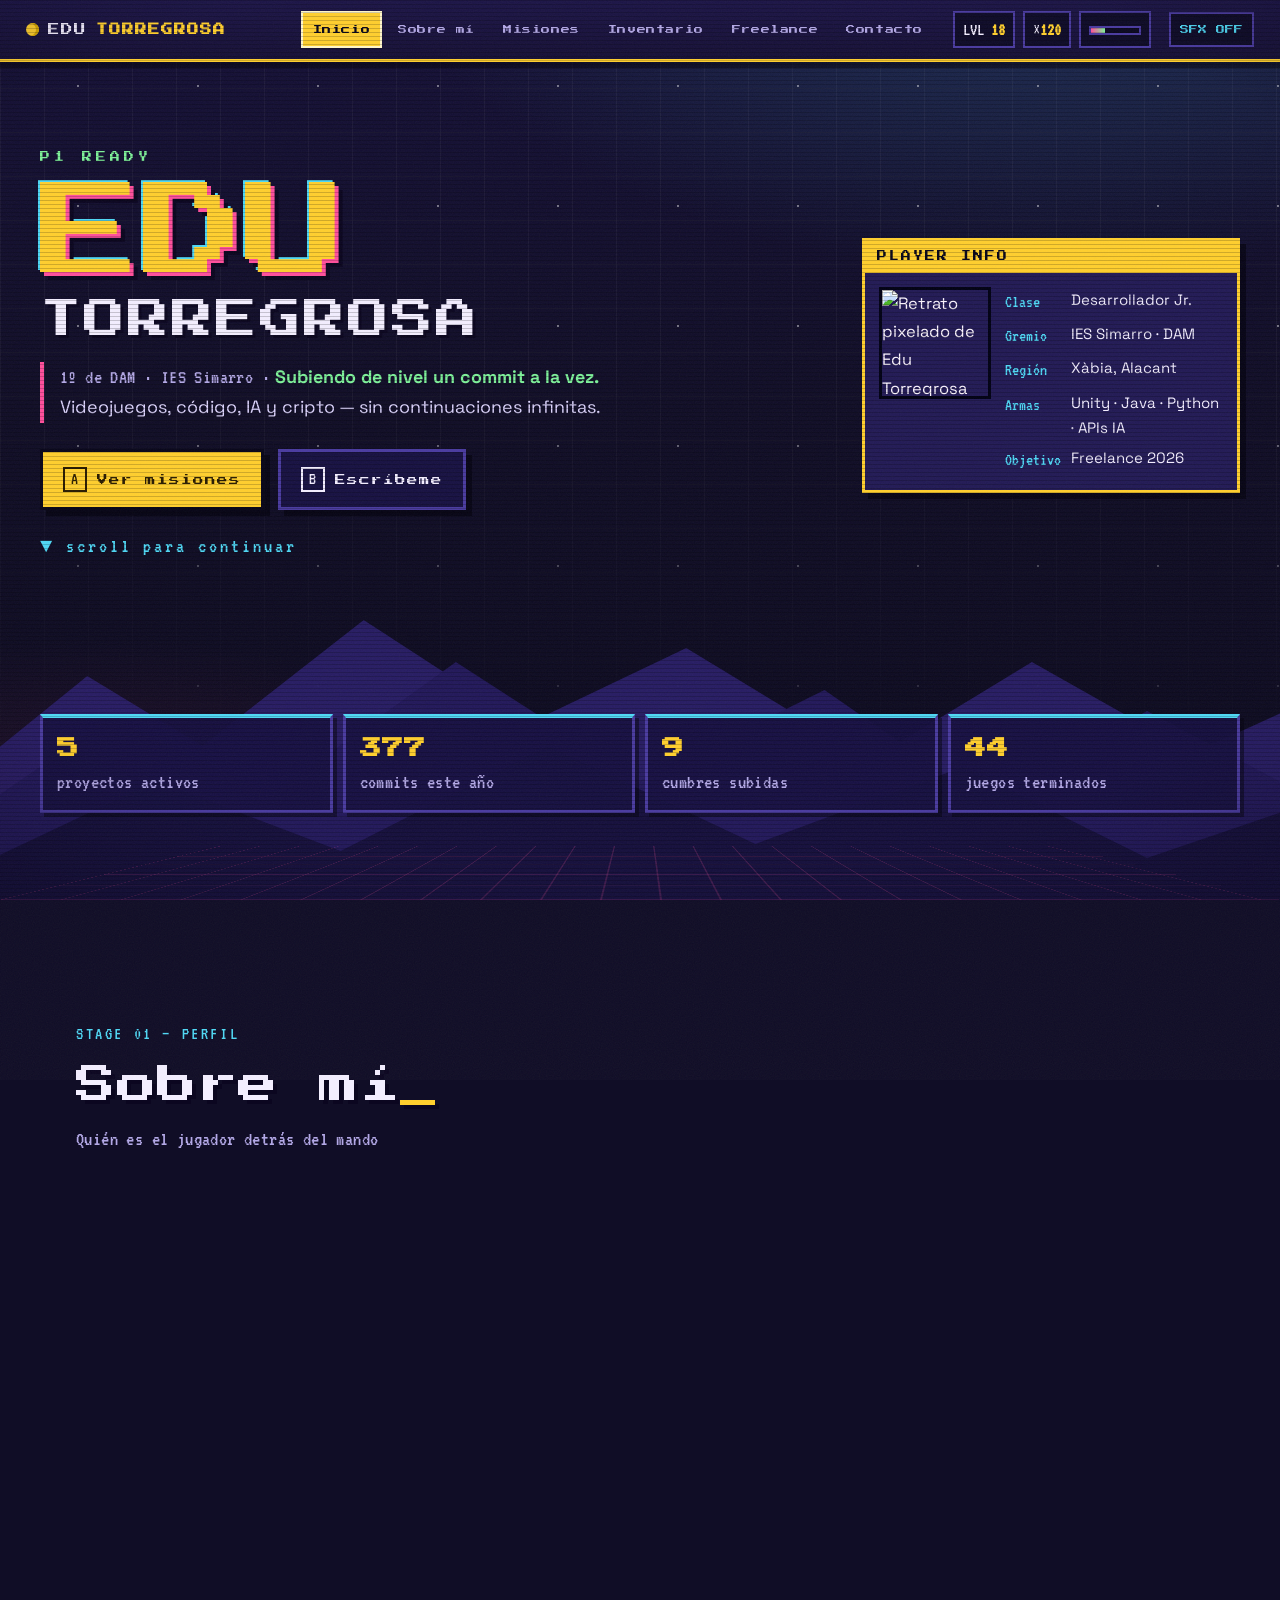
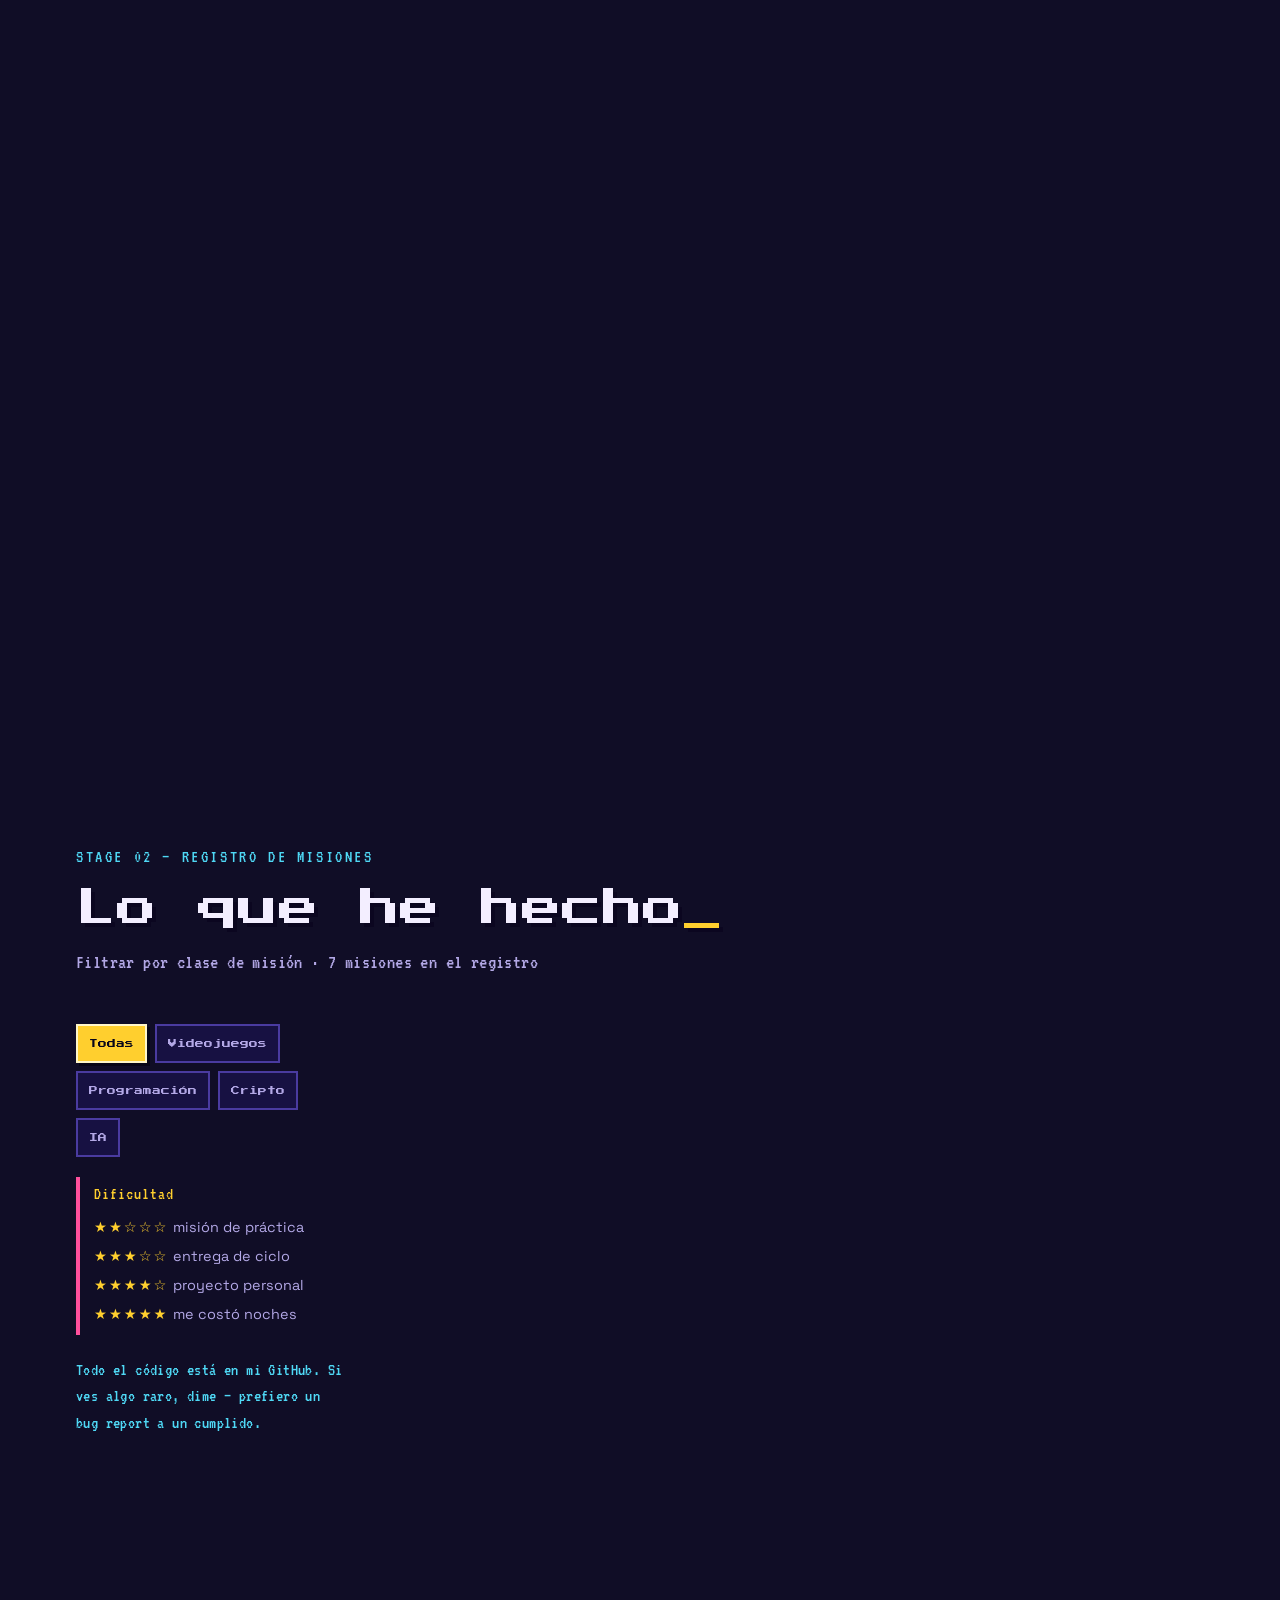
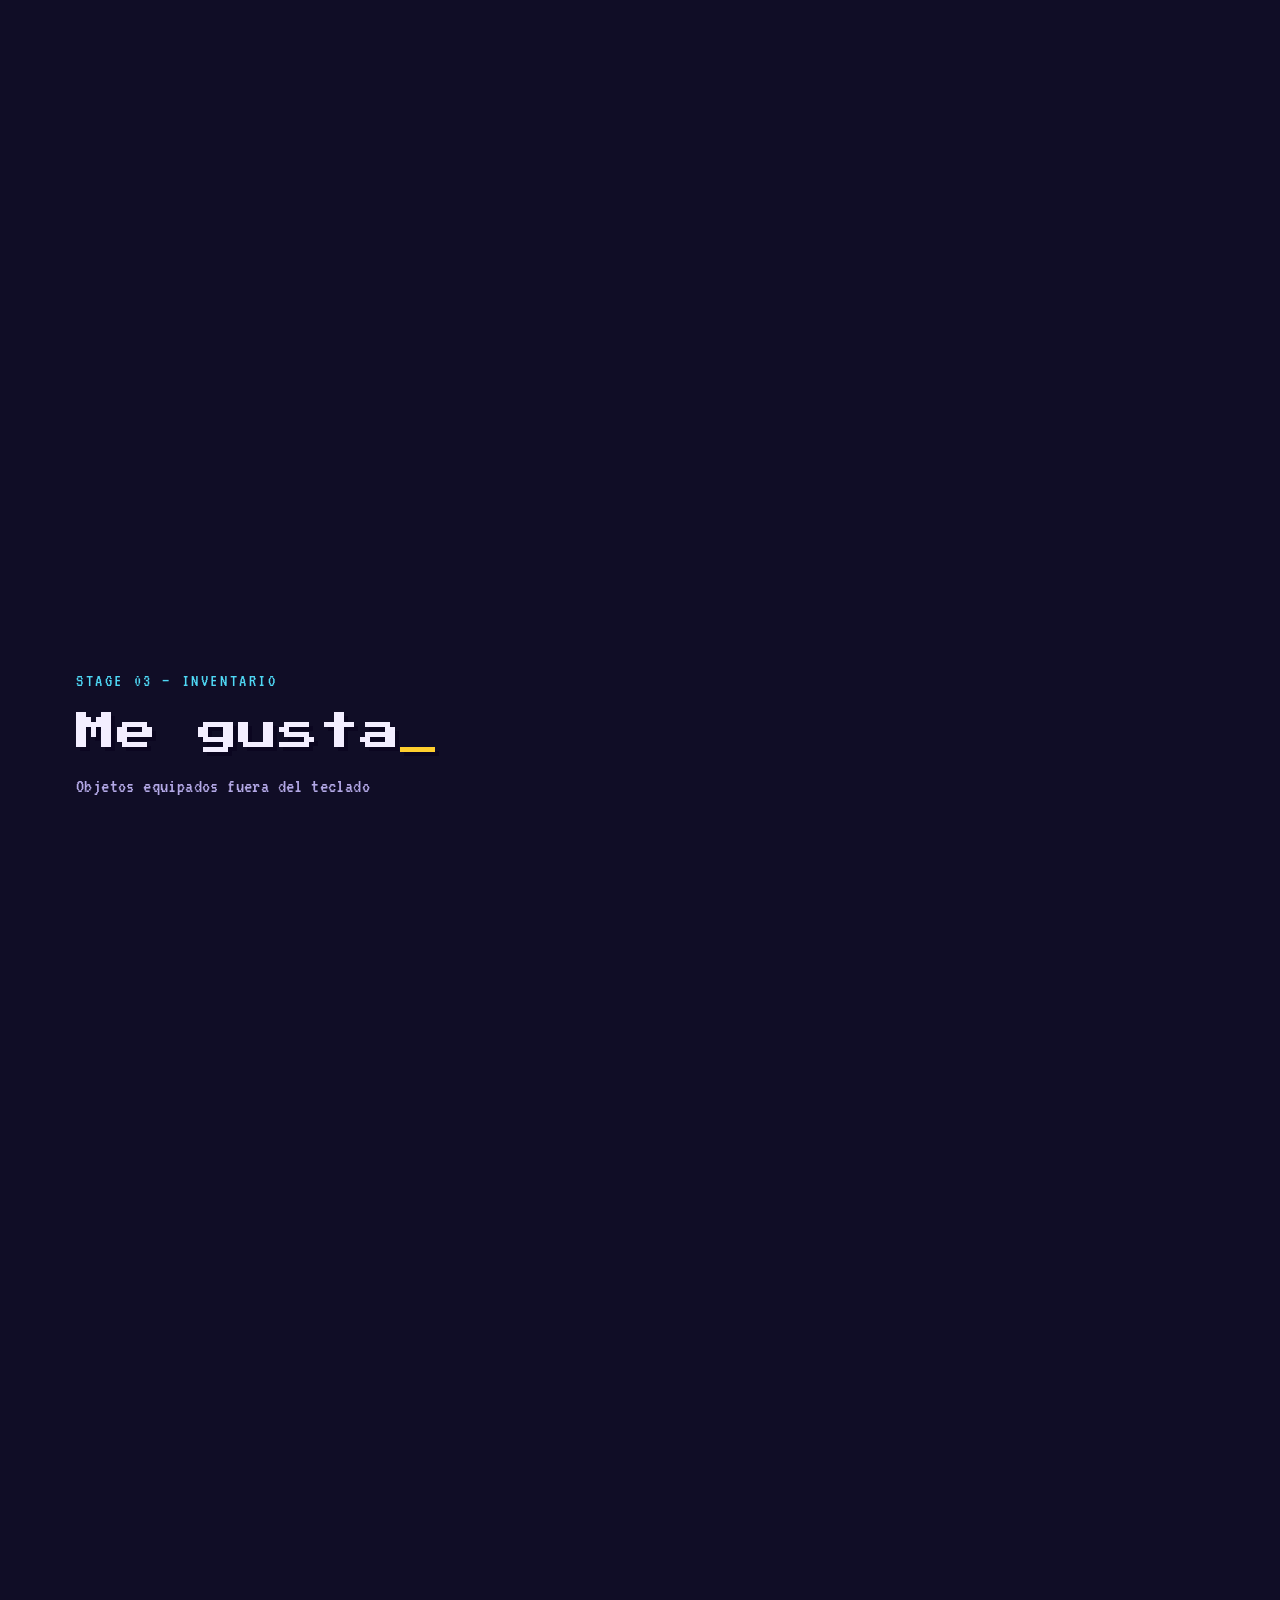
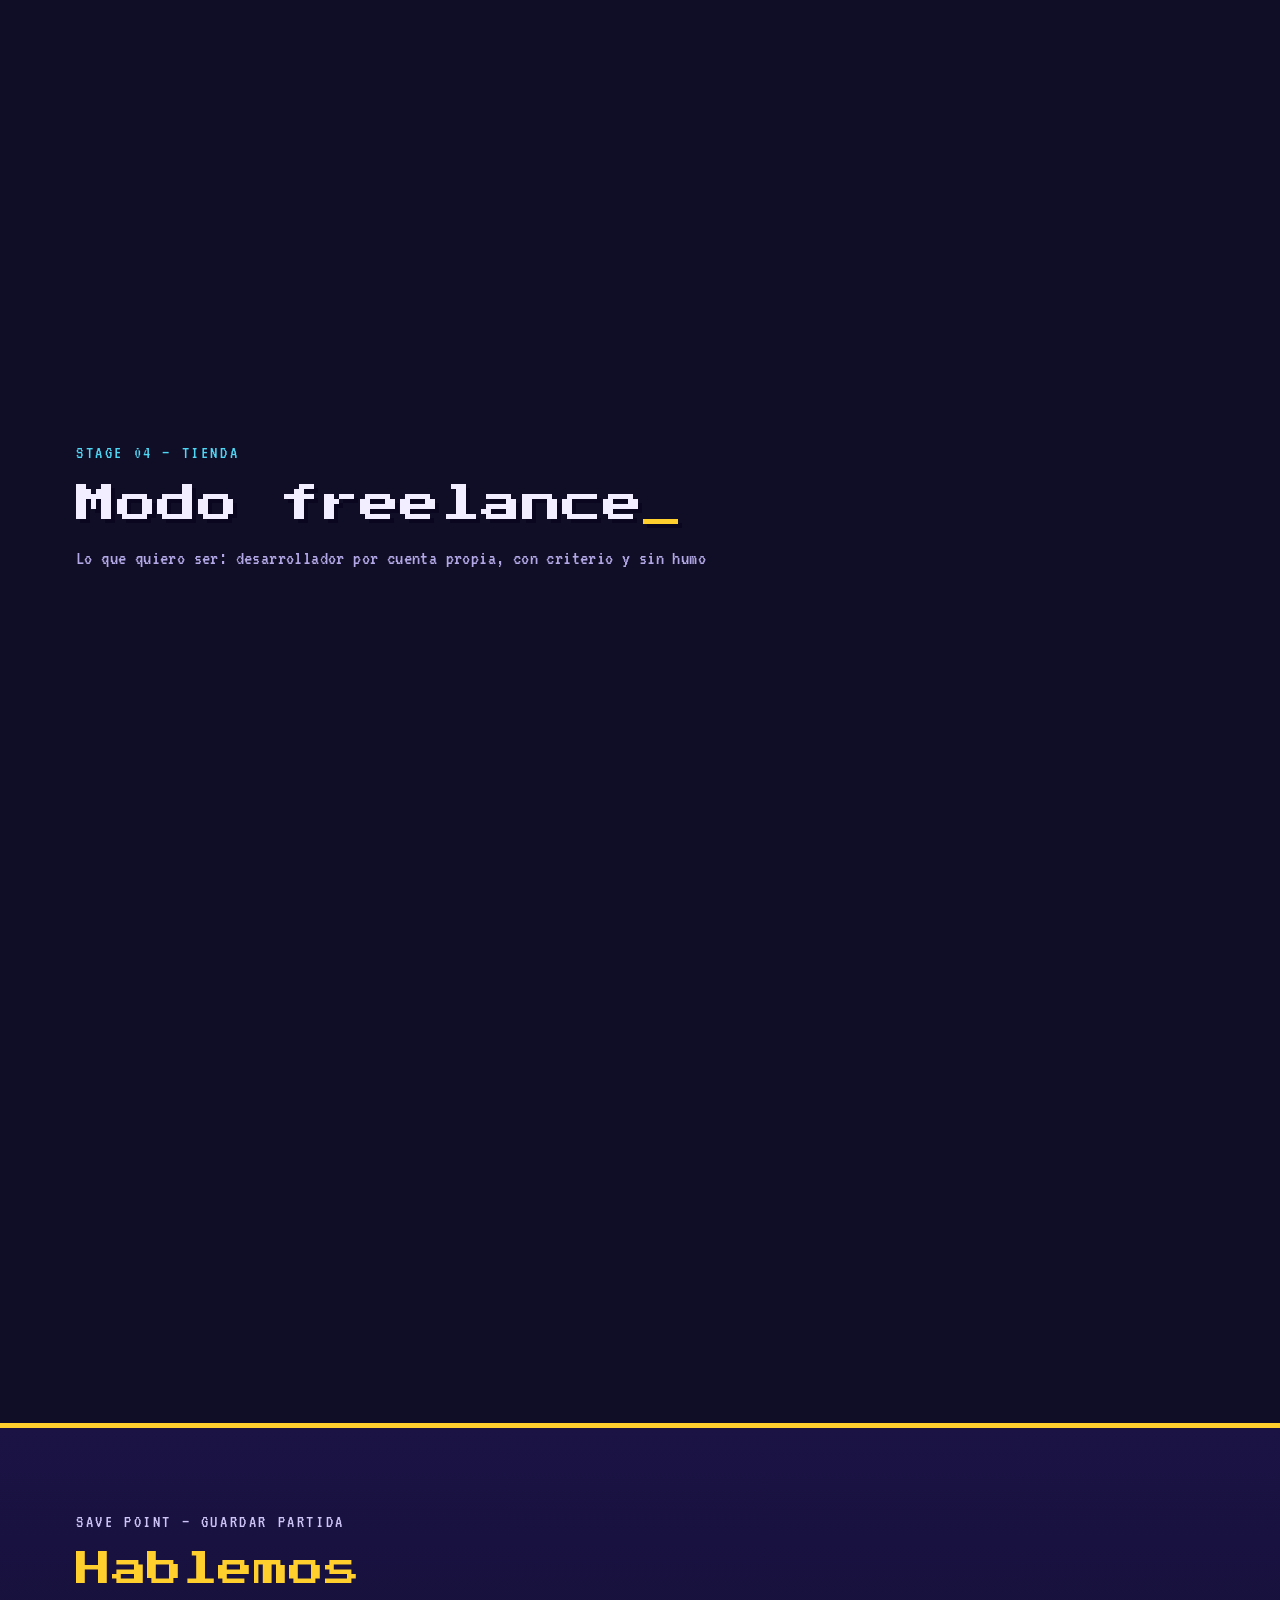
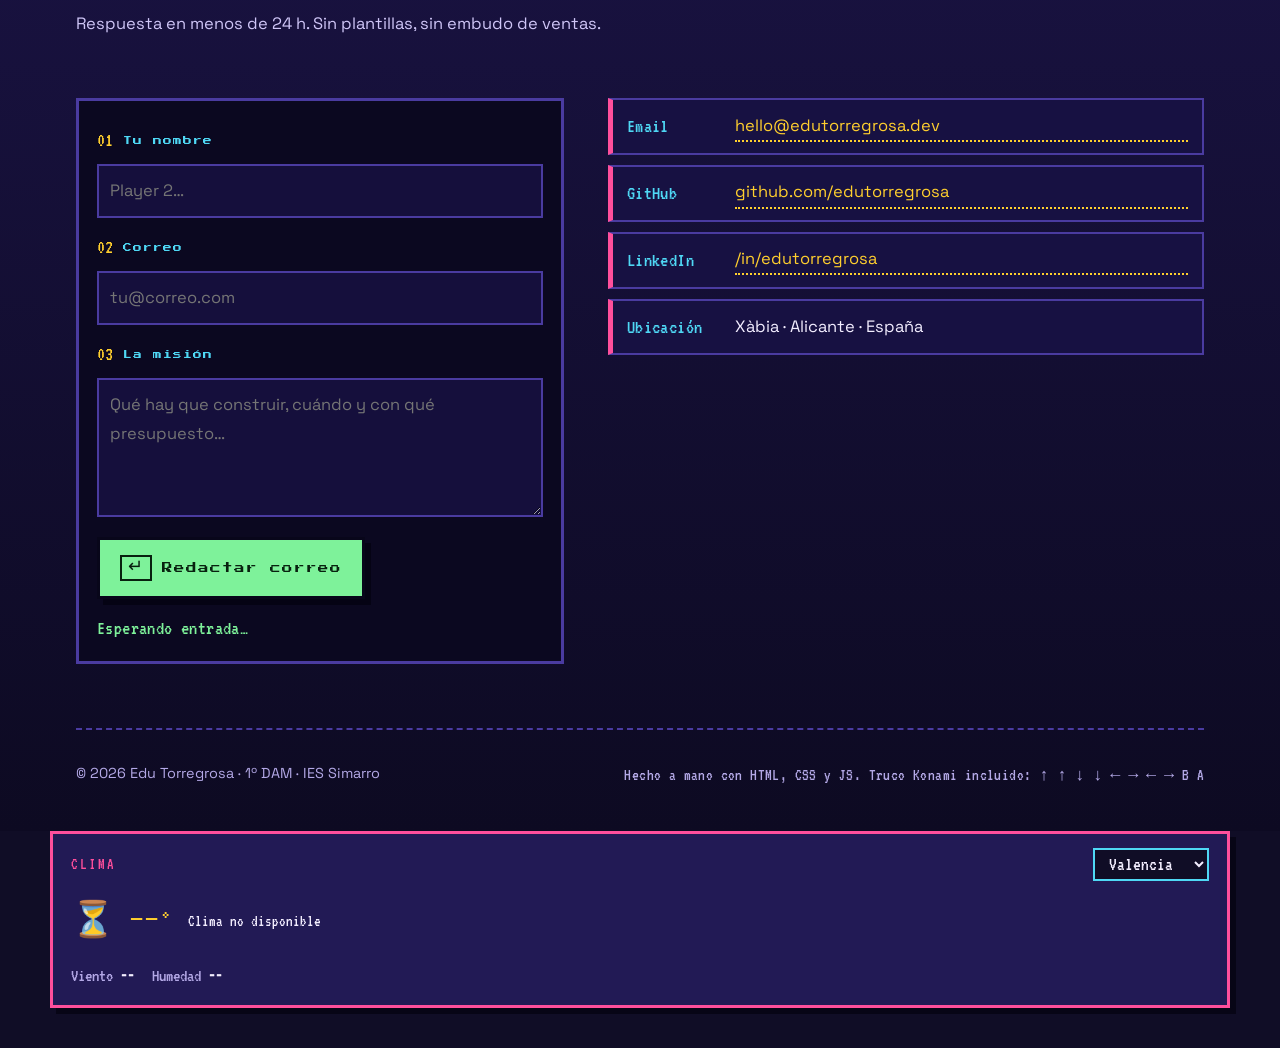
==== commit 9e03c595: "Add weather widget with city selector and styling" ====
--- a/index.html
+++ b/index.html
@@ -1,4 +1,3 @@
-
 <!DOCTYPE html>
 <html lang="es">
 <head>
@@ -8,6 +7,7 @@
   <meta name="description" content="Portafolio retro-arcade de Edu Torregrosa, estudiante de 1º DAM en el IES Simarro: desarrollo de videojuegos, programación, criptomonedas e IA. Objetivo: desarrollador freelance.">
   <meta name="author" content="Edu Torregrosa">
   <meta name="theme-color" content="#14102e">
+  <link rel="icon" href="data:,">
   <link rel="preconnect" href="https://fonts.googleapis.com">
   <link rel="preconnect" href="https://fonts.gstatic.com" crossorigin>
   <link href="https://fonts.googleapis.com/css2?family=Press+Start+2P&family=VT323&family=Space+Grotesk:wght@400;500;700&display=swap" rel="stylesheet">
@@ -344,6 +344,30 @@
   </footer>
   <button class="top" id="topBtn" aria-label="Volver arriba">▲</button>
   <p class="toast" id="toast" role="status" aria-live="polite"></p>
+
+  <!-- ===== WIDGET DEL TIEMPO CON SELECTOR ===== -->
+  <div class="wx" id="wxWidget" aria-live="polite">
+    <div class="wx__top">
+      <label class="wx__label" for="wxCity">CLIMA</label>
+      <select id="wxCity" class="wx__select" aria-label="Elegir ciudad">
+        <option value="Valencia">Valencia</option>
+        <option value="Madrid">Madrid</option>
+        <option value="Barcelona">Barcelona</option>
+        <option value="Xàtiva">Xàtiva</option>
+      </select>
+    </div>
+    <div class="wx__body">
+      <span class="wx__icon" id="wxIcon" aria-hidden="true">⏳</span>
+      <span class="wx__temp" id="wxTemp">--°</span>
+      <span class="wx__desc" id="wxDesc">Cargando…</span>
+    </div>
+    <div class="wx__meta">
+      <span>Viento <b id="wxWind">--</b></span>
+      <span>Humedad <b id="wxHum">--</b></span>
+    </div>
+  </div>
+  <!-- ===== /WIDGET DEL TIEMPO ===== -->
+
   <script src="script.js"></script>
 </body>
-</html>
+</html>
--- a/styles.css
+++ b/styles.css
@@ -1,4 +1,3 @@
-
 :root{
   --void:#100d26;--night:#181340;--panel:#221a55;--panel2:#2c2170;--ink:#08061a;--line:#4a3ba0;
   --paper:#f3eeff;--dim:#b3a8e6;--sun:#ffcf2e;--lime:#7ef29a;--cyan:#4fd8f5;--magenta:#ff4f9c;--orange:#ff8a3d;
@@ -240,3 +239,23 @@
   .is-in .bar b,.bar b{width:var(--xp)}
   .crt__noise,.range__grid{display:none}
 }
+
+/* ===== WIDGET DEL TIEMPO ===== */
+.wx{
+  margin:0 auto 40px;max-width:var(--wrap);
+  background:var(--panel);border:3px solid var(--cyan);box-shadow:var(--shadow);
+  padding:14px 18px;font-family:var(--f-term);color:var(--paper);
+}
+.wx__top{display:flex;align-items:center;justify-content:space-between;gap:12px;margin-bottom:10px}
+.wx__label{letter-spacing:2px;color:var(--cyan)}
+.wx__select{font-family:var(--f-term);font-size:1.2rem;background:var(--void);color:var(--paper);border:2px solid var(--cyan);padding:4px 10px;cursor:pointer}
+.wx__body{display:flex;align-items:center;gap:14px;flex-wrap:wrap}
+.wx__icon{font-size:2.2rem}
+.wx__temp{font-family:var(--f-disp);font-size:.95rem;color:var(--sun)}
+.wx__desc{color:var(--paper)}
+.wx__meta{margin-top:8px;color:var(--dim);display:flex;gap:18px;flex-wrap:wrap;font-size:1.15rem}
+.wx__meta b{color:var(--paper)}
+.wx.is-loading{opacity:.7}
+.wx.is-error{border-color:var(--magenta)}
+.wx.is-error .wx__label{color:var(--magenta)}
+/* ===== /WIDGET DEL TIEMPO ===== */
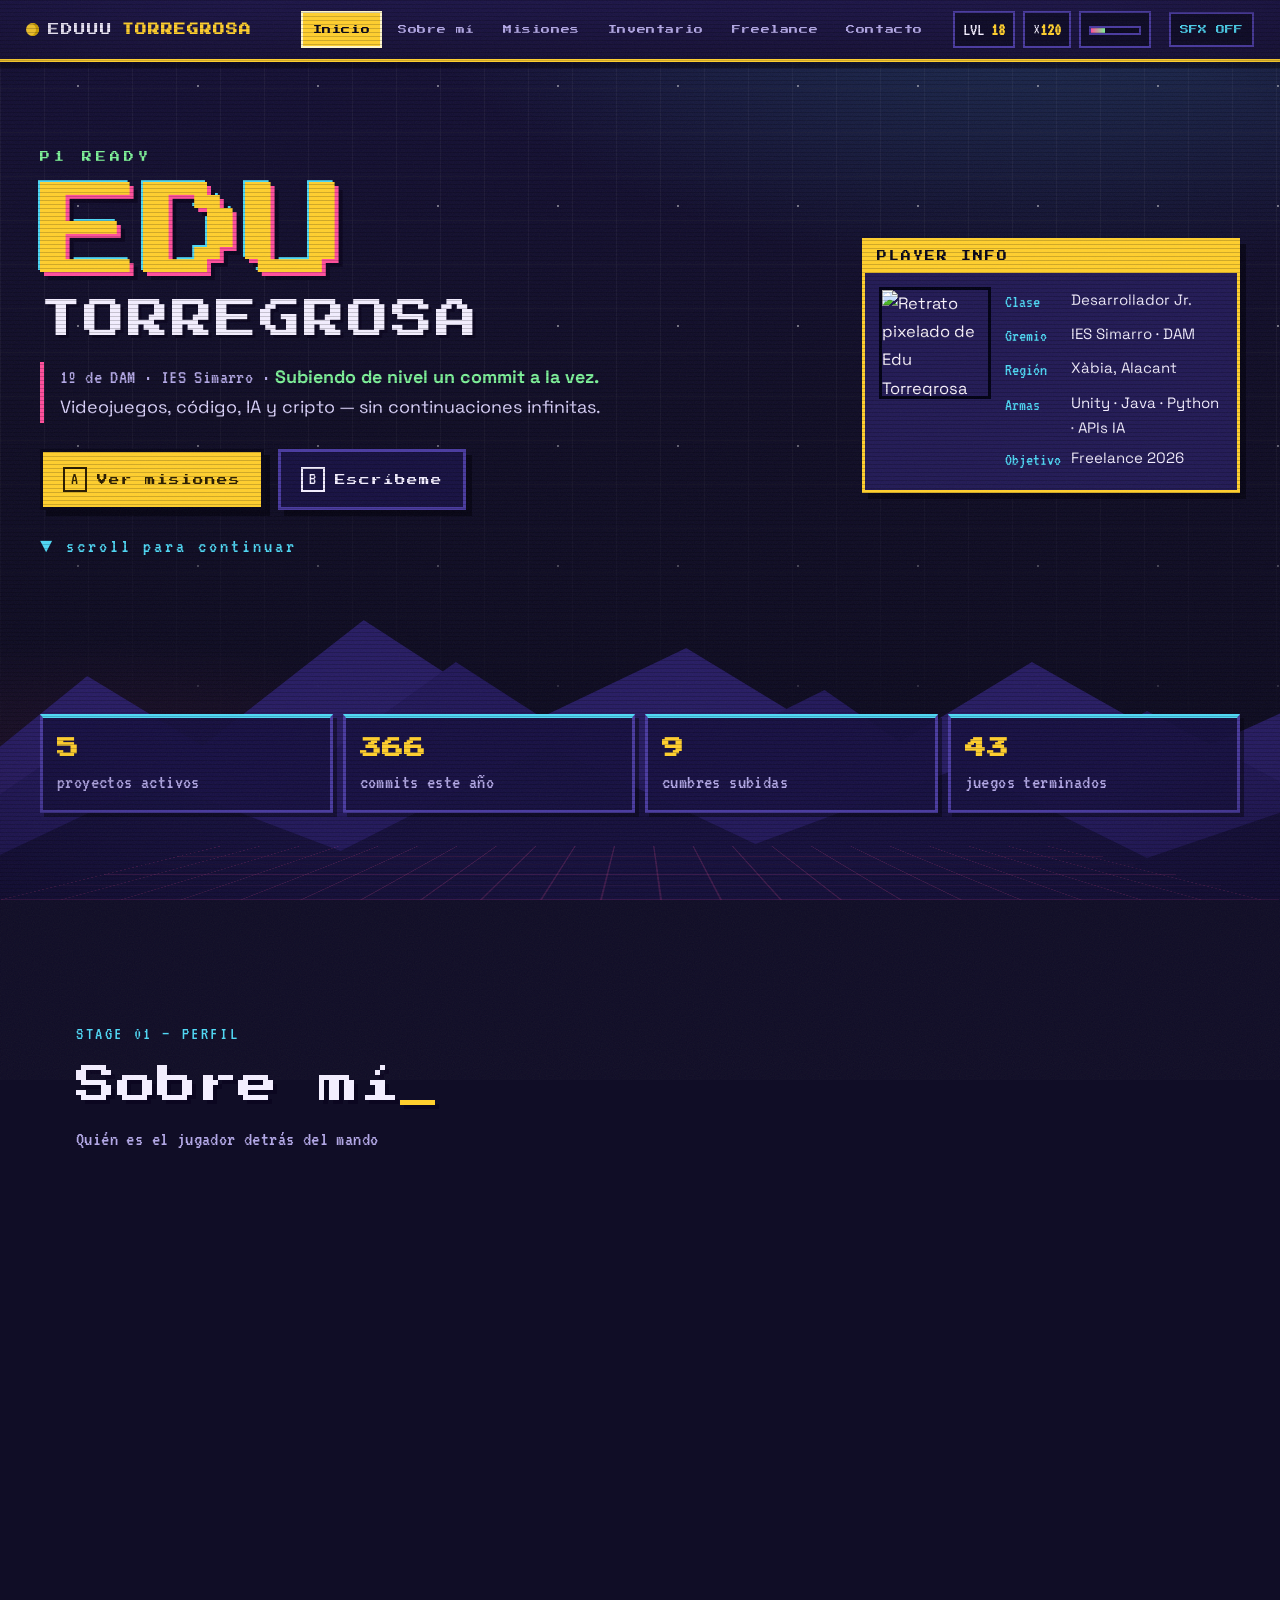
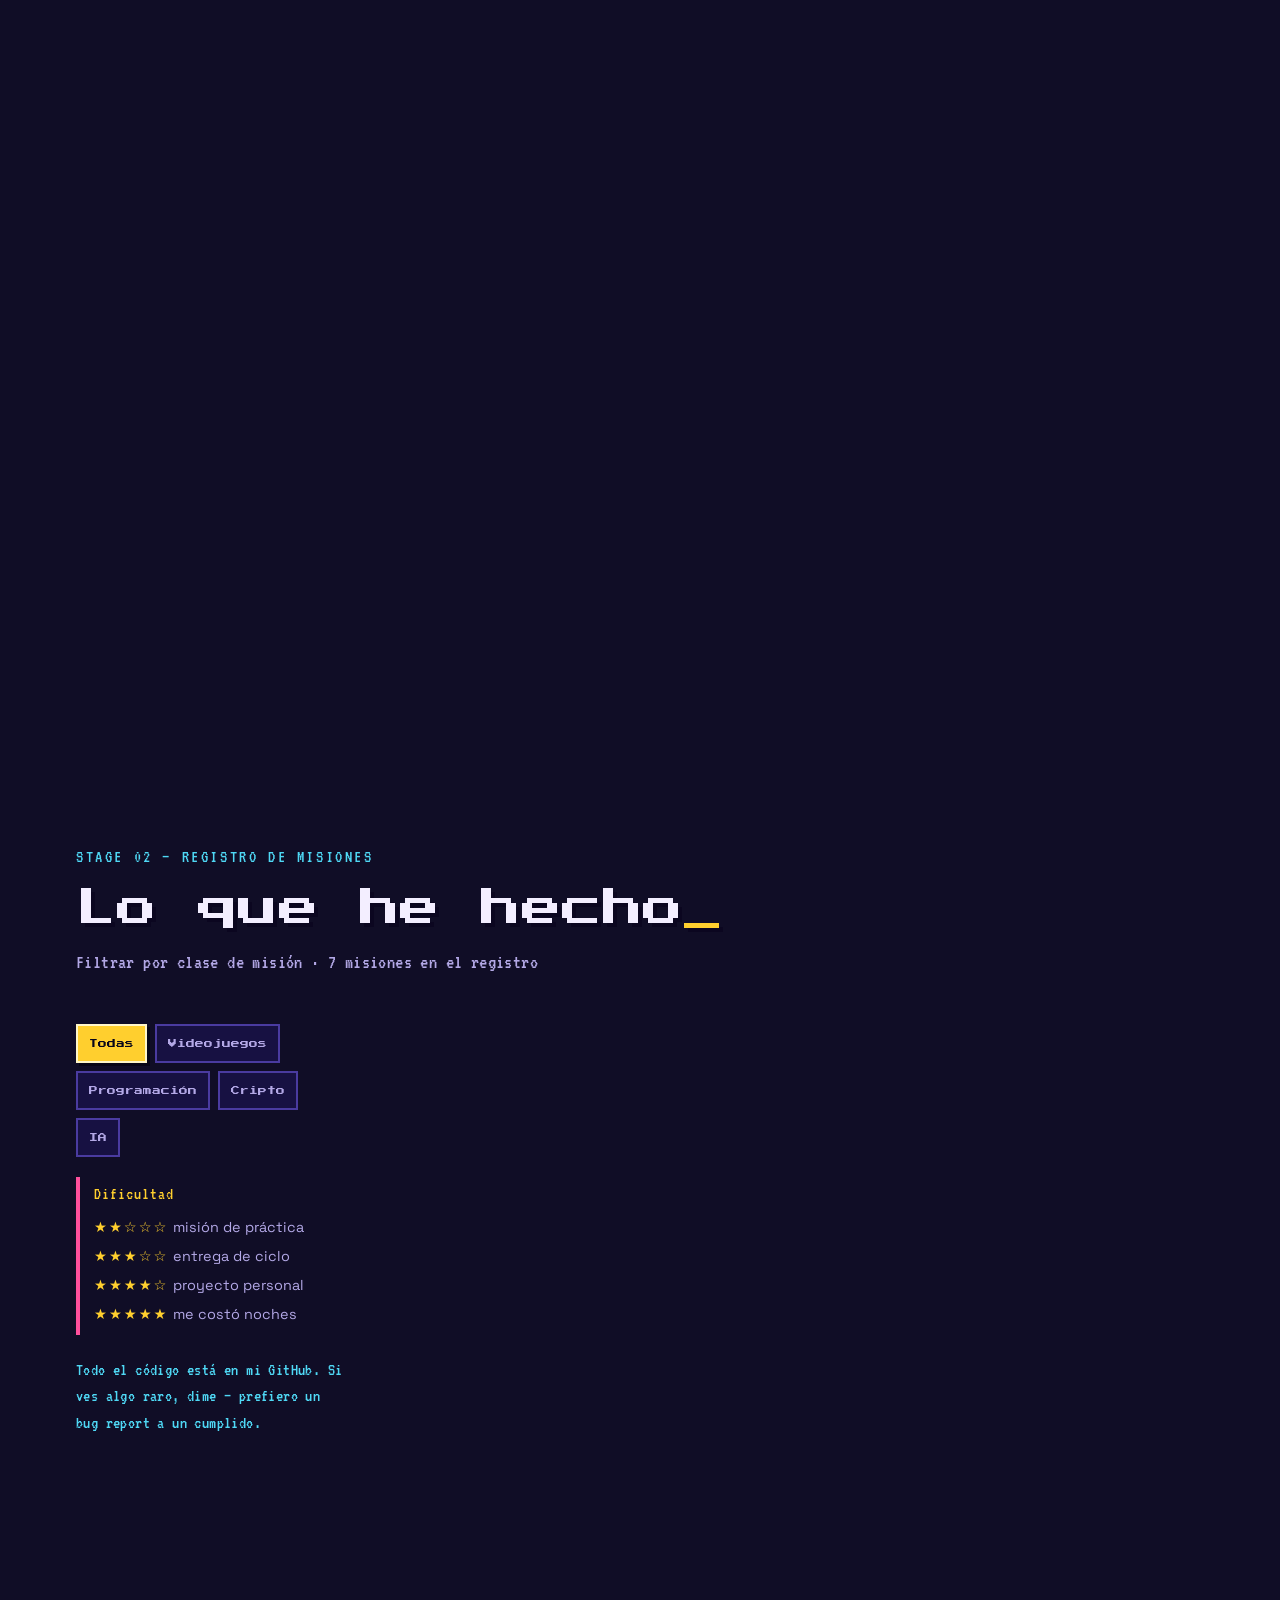
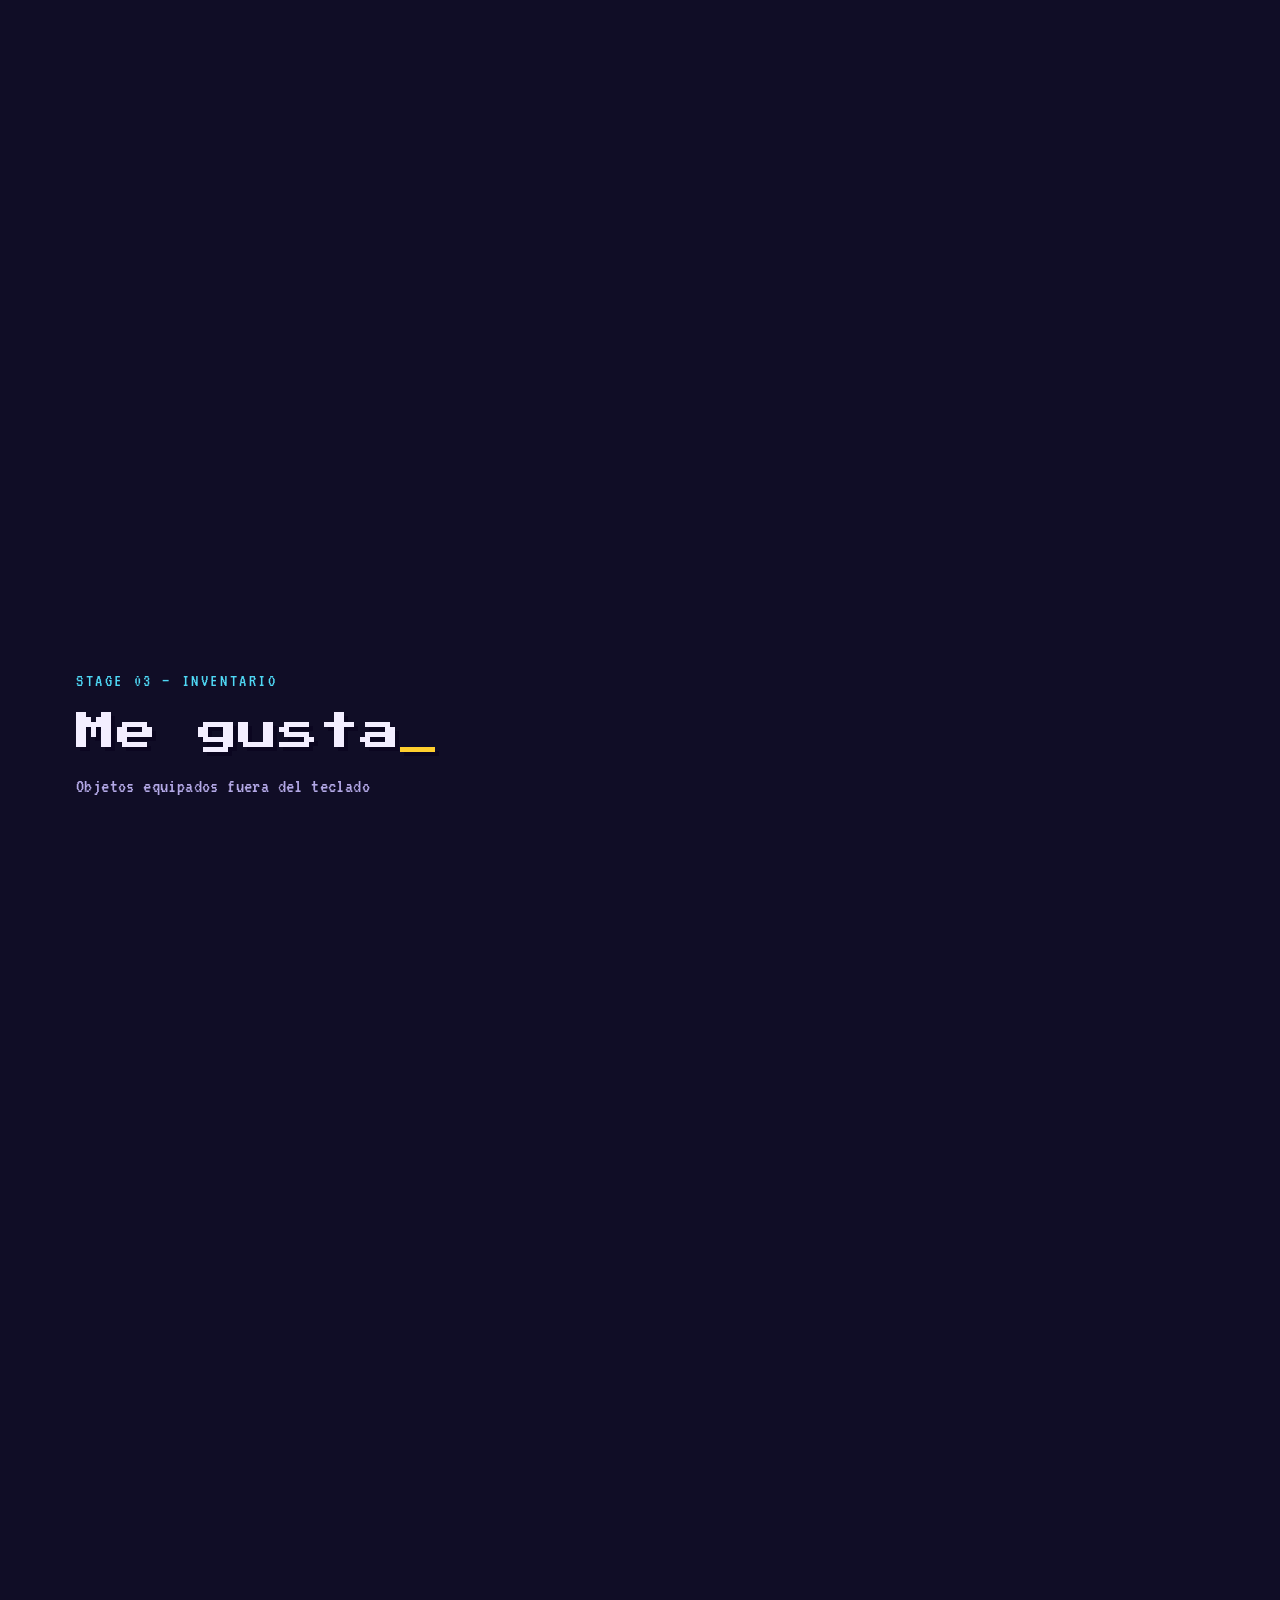
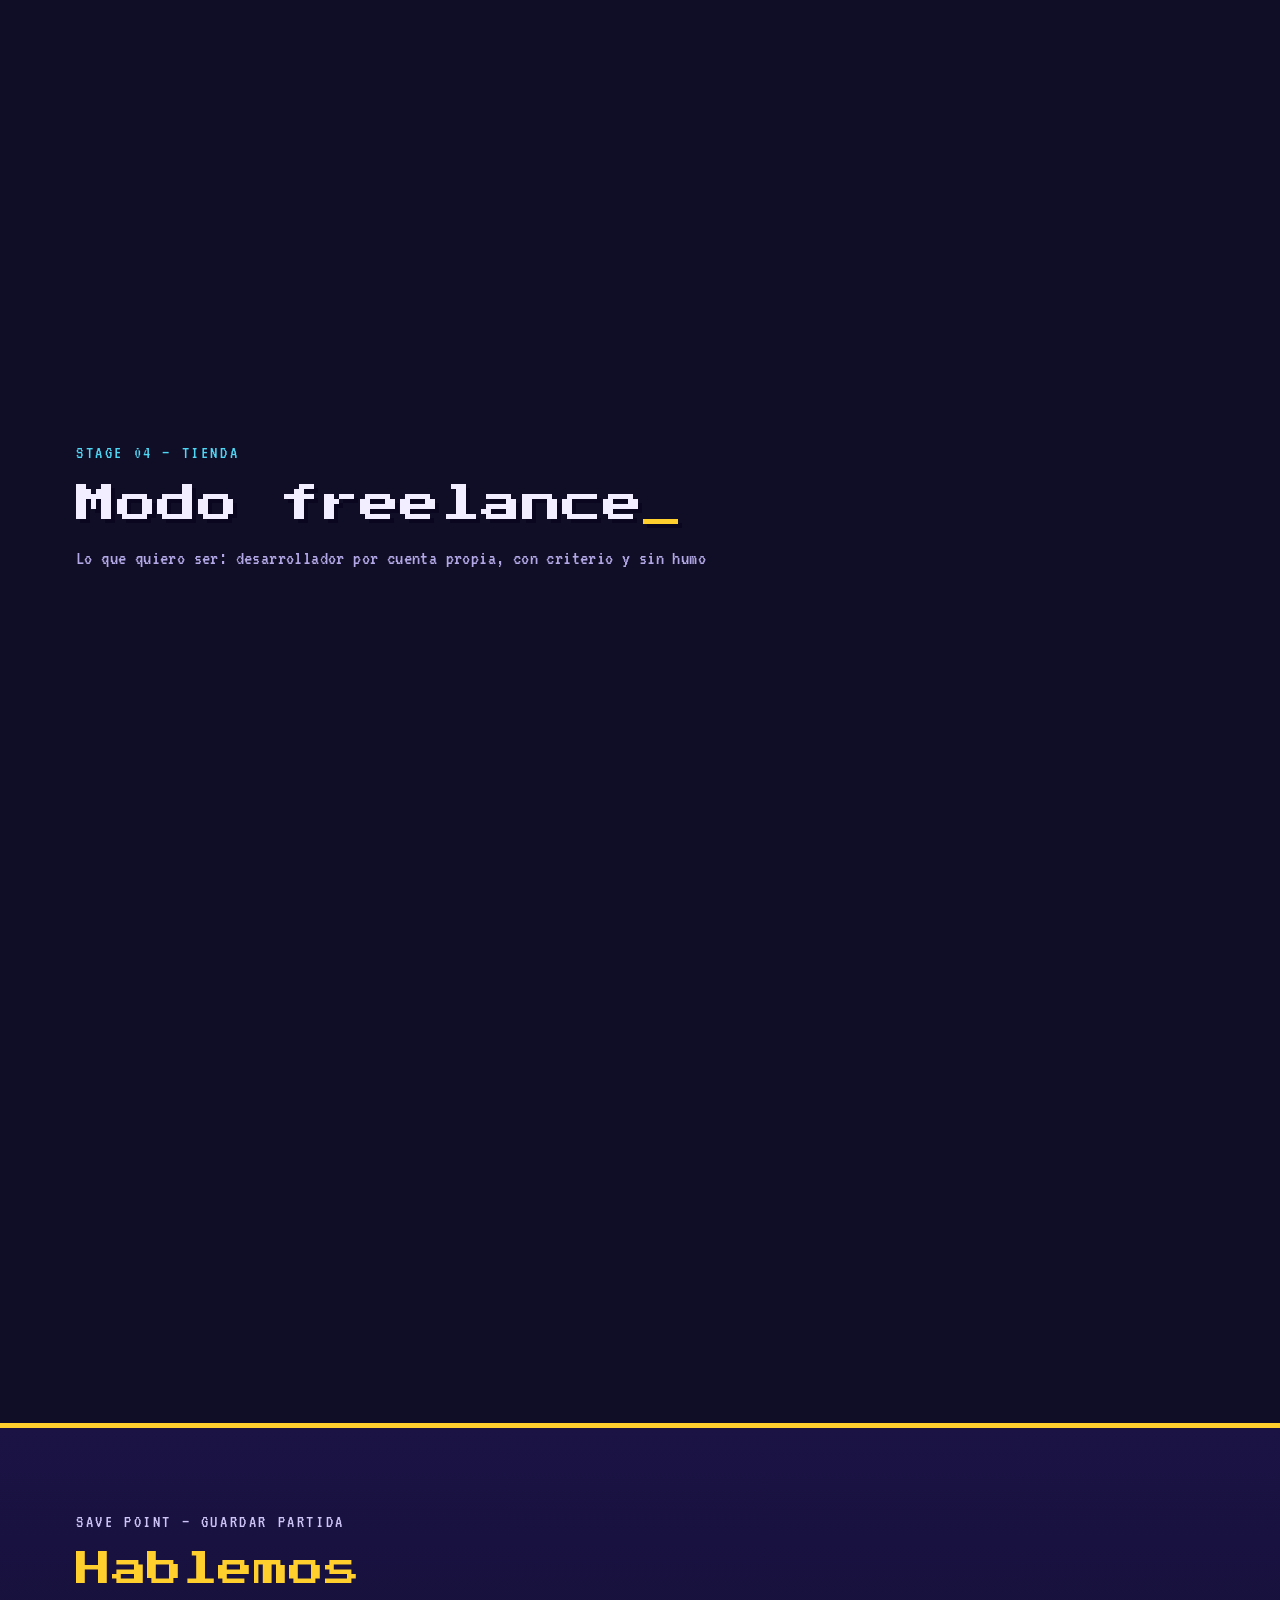
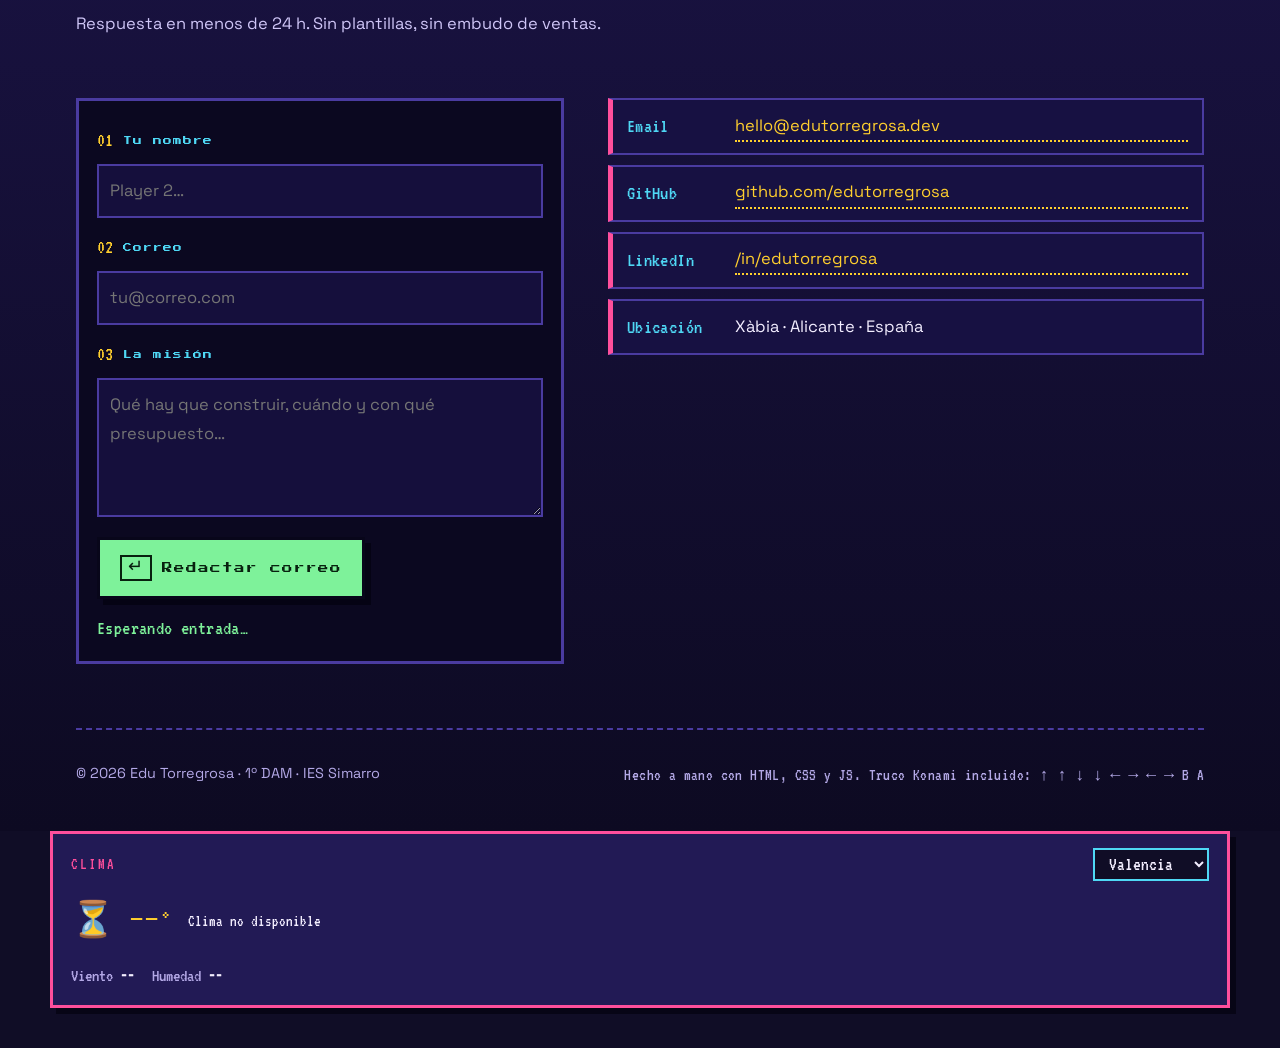
==== commit ac7aa233: "titulo modificado" ====
--- a/index.html
+++ b/index.html
@@ -29,7 +29,7 @@
   <header class="hud" id="hud">
     <a class="hud__brand" href="#inicio" aria-label="Ir al inicio">
       <span class="hud__coin" aria-hidden="true"></span>
-      EDU<b>TORREGROSA</b>
+      EDUUU<b>TORREGROSA</b>
     </a>
     <nav class="hud__nav" aria-label="Navegación principal">
       <ul>
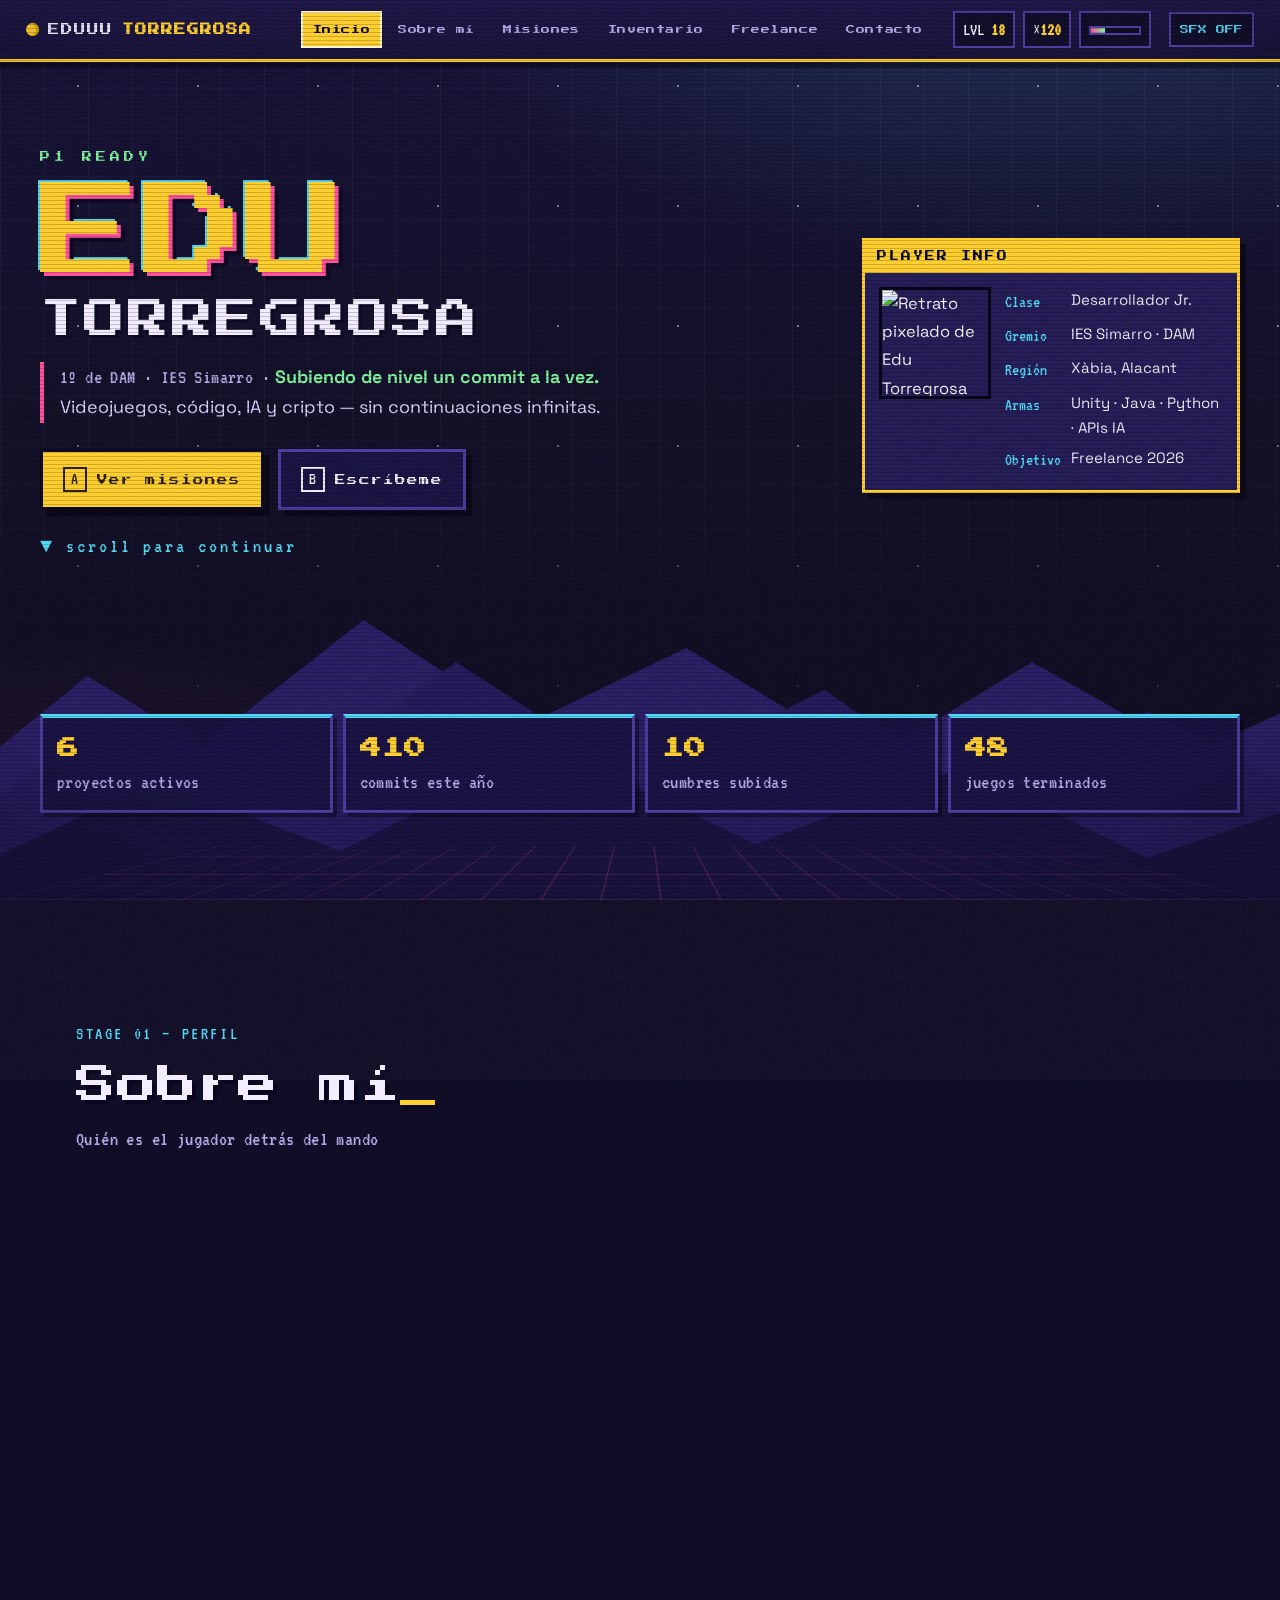
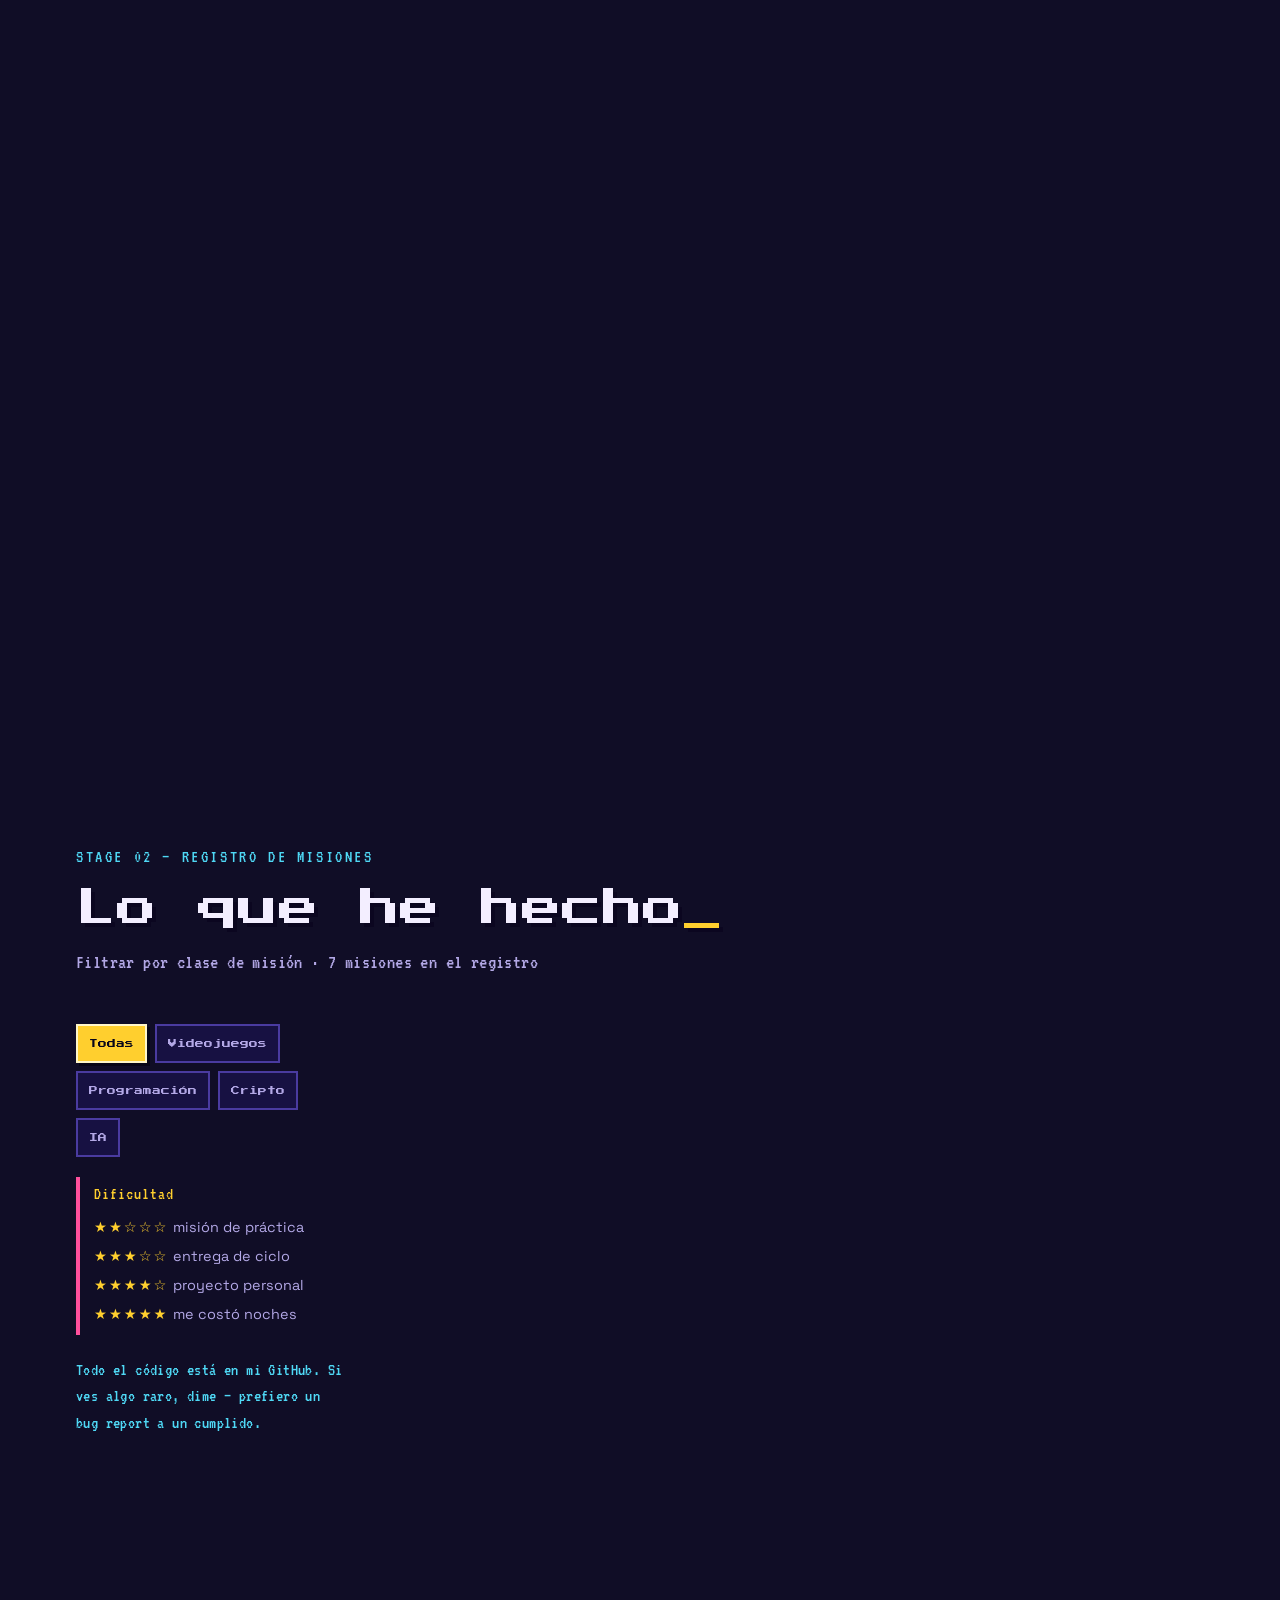
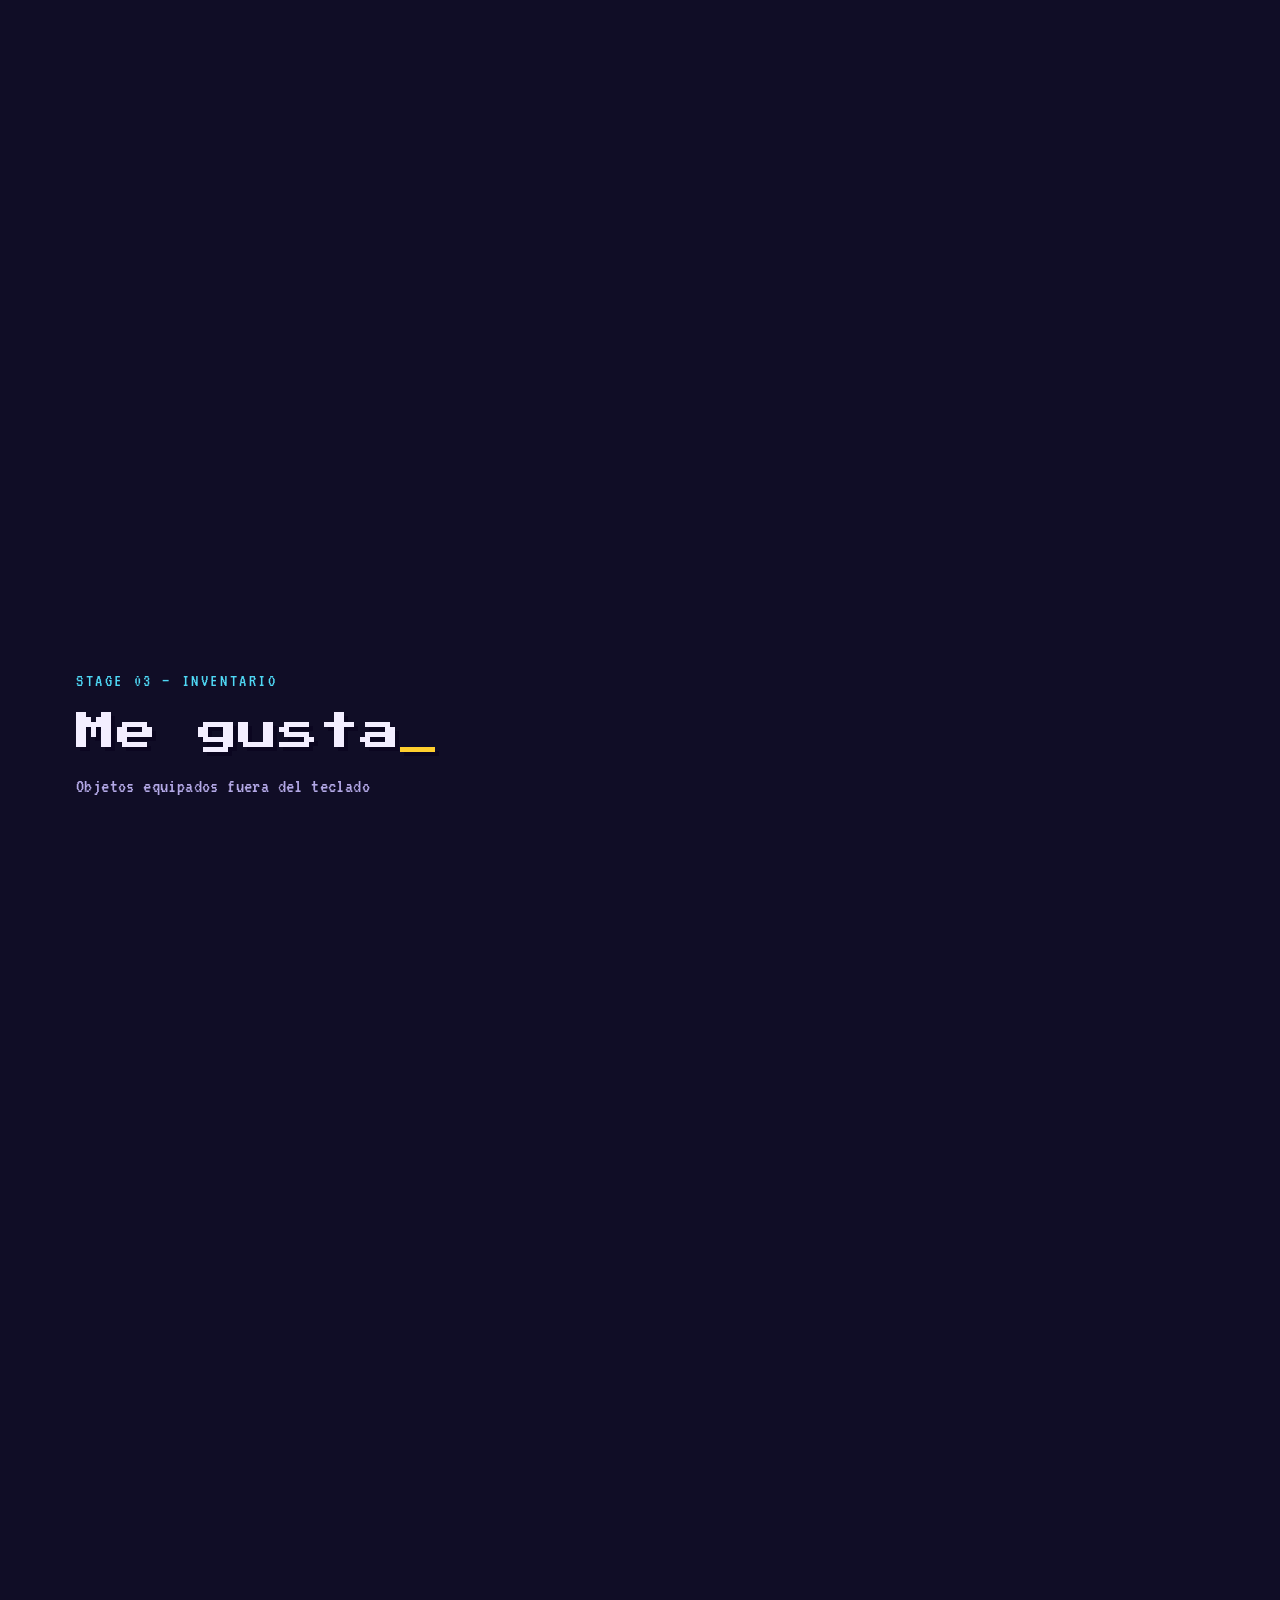
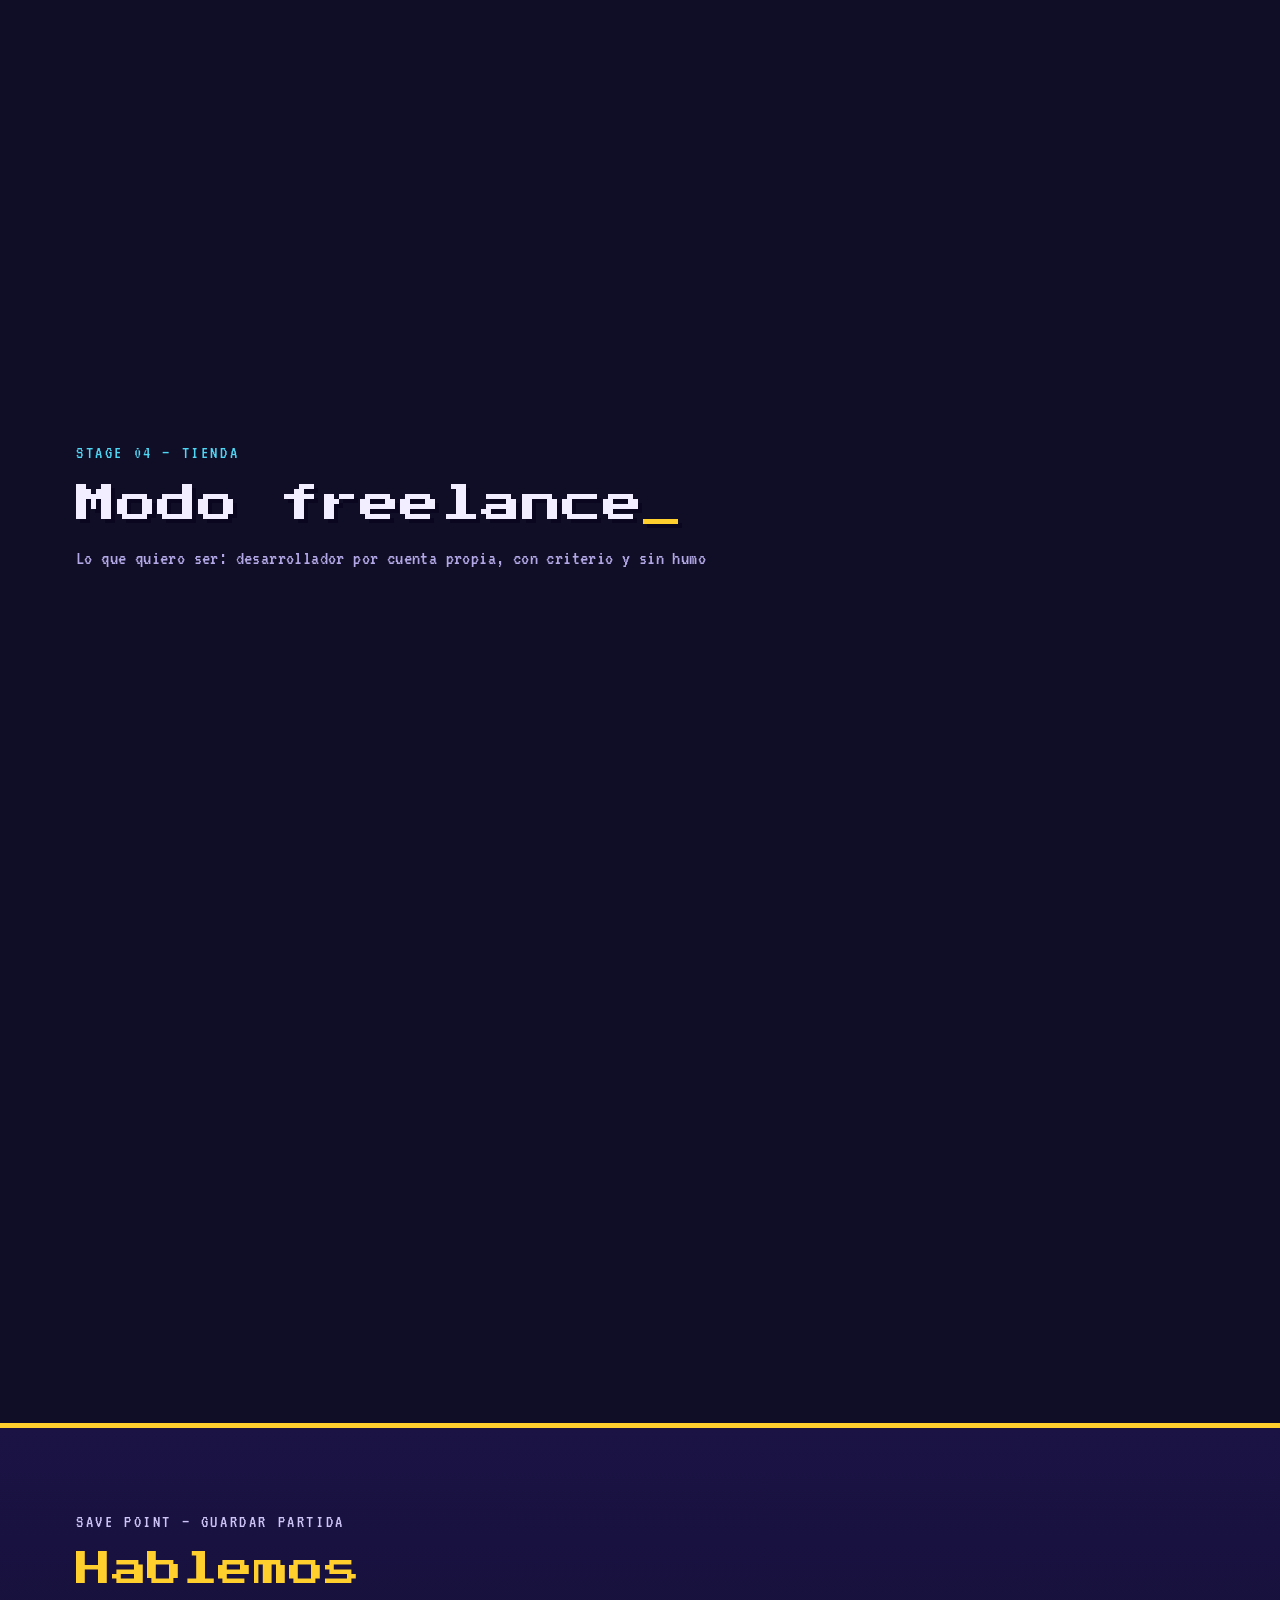
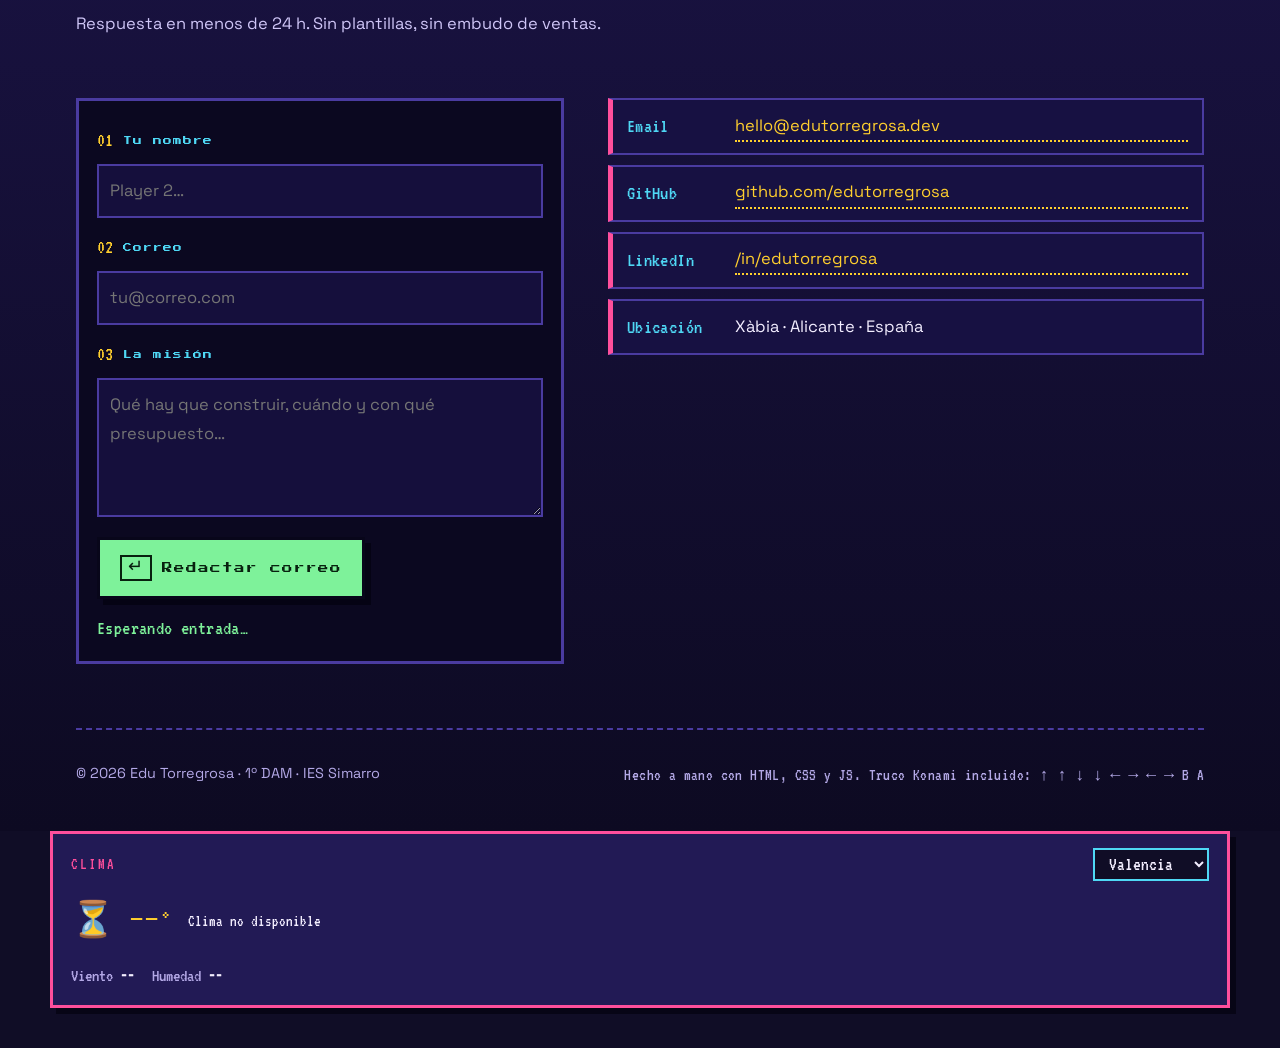
==== commit 619e9603: "cambio nombre" ====
--- a/index.html
+++ b/index.html
@@ -30,6 +30,7 @@
     <a class="hud__brand" href="#inicio" aria-label="Ir al inicio">
       <span class="hud__coin" aria-hidden="true"></span>
       EDUUU<b>TORREGROSA</b>
+
     </a>
     <nav class="hud__nav" aria-label="Navegación principal">
       <ul>
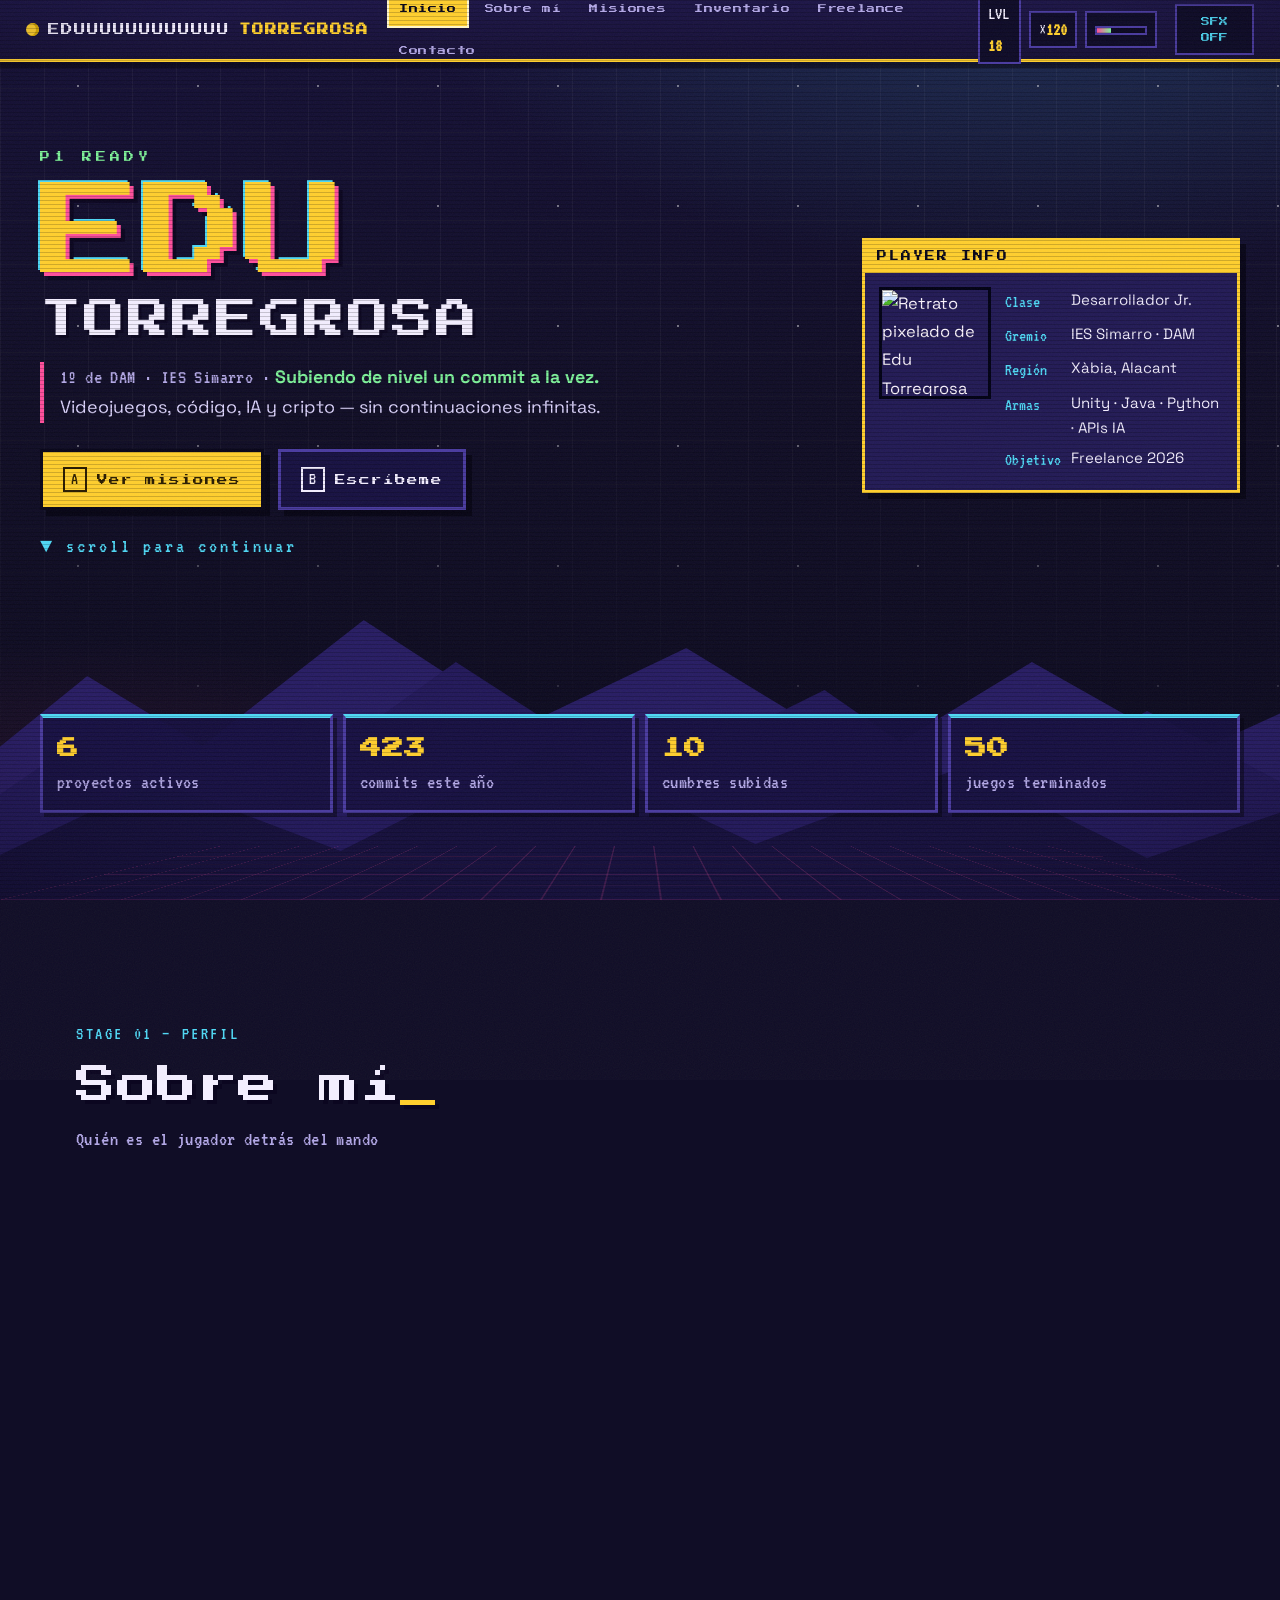
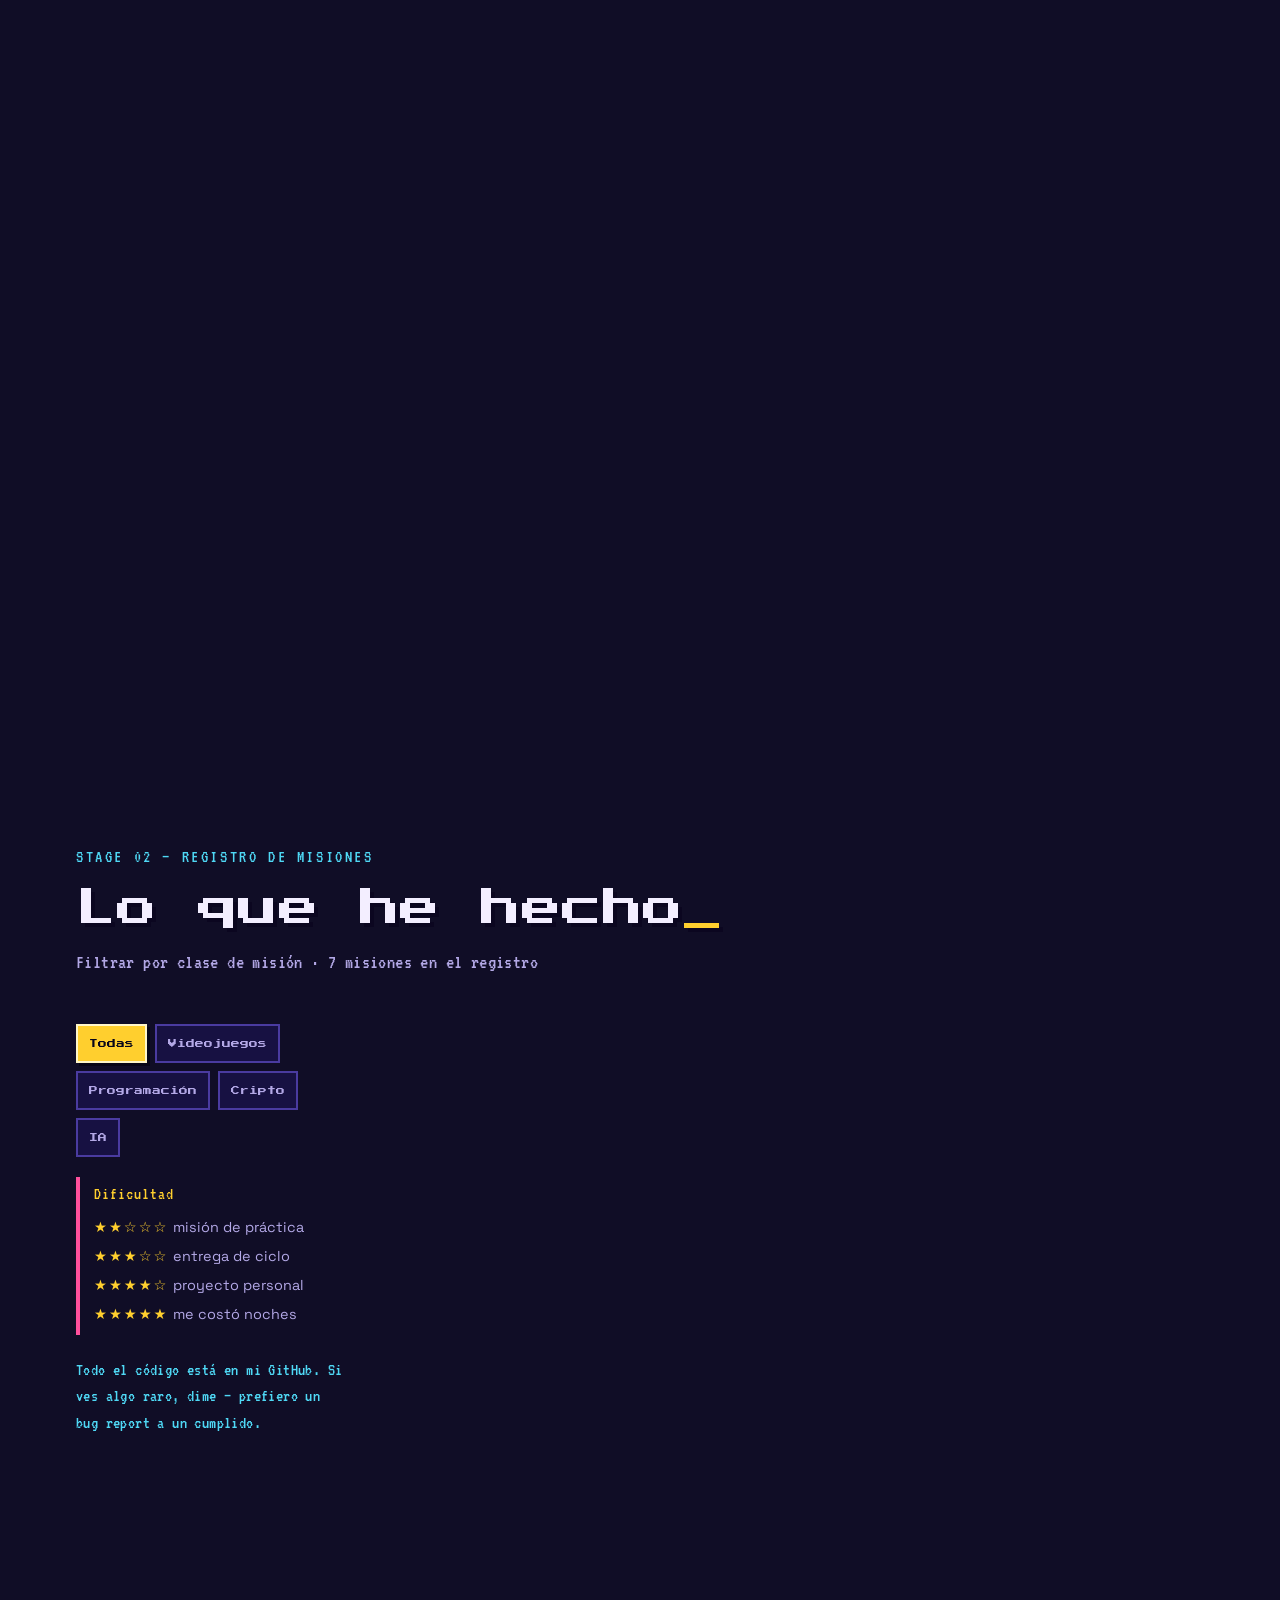
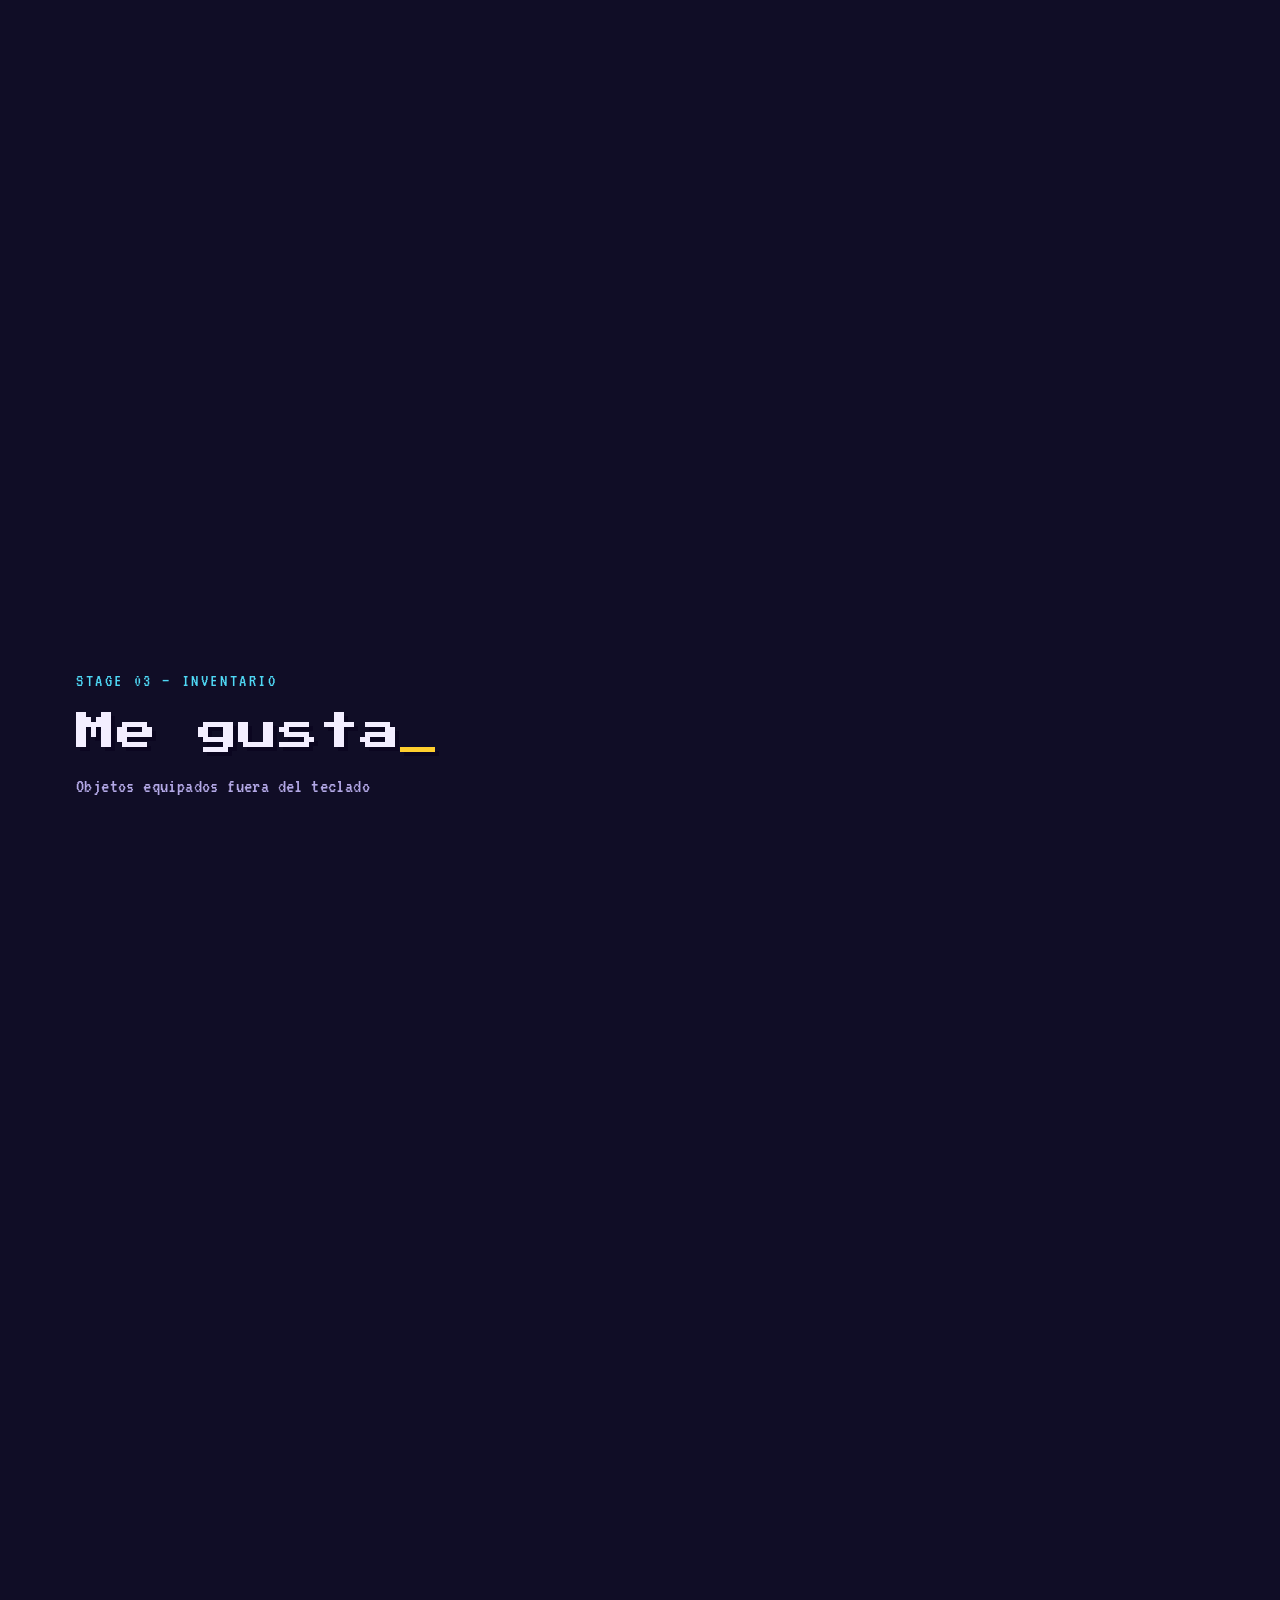
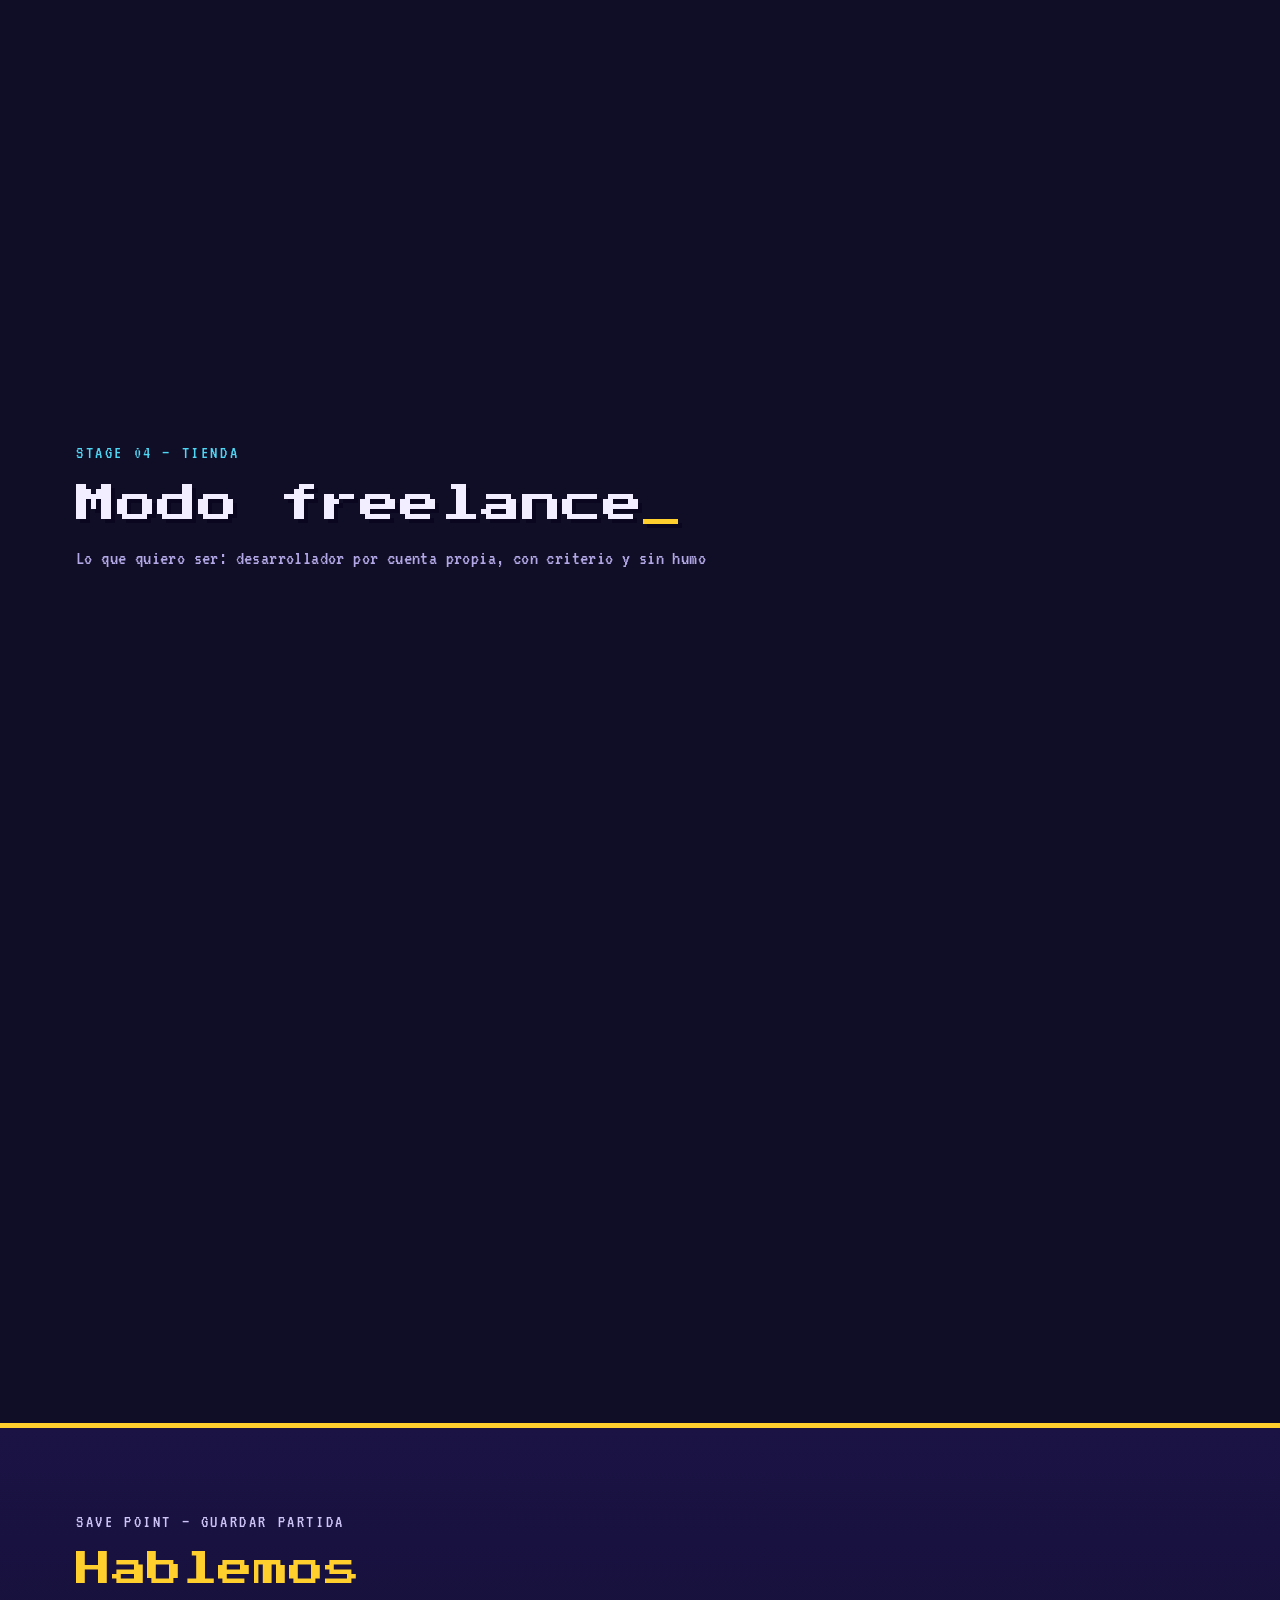
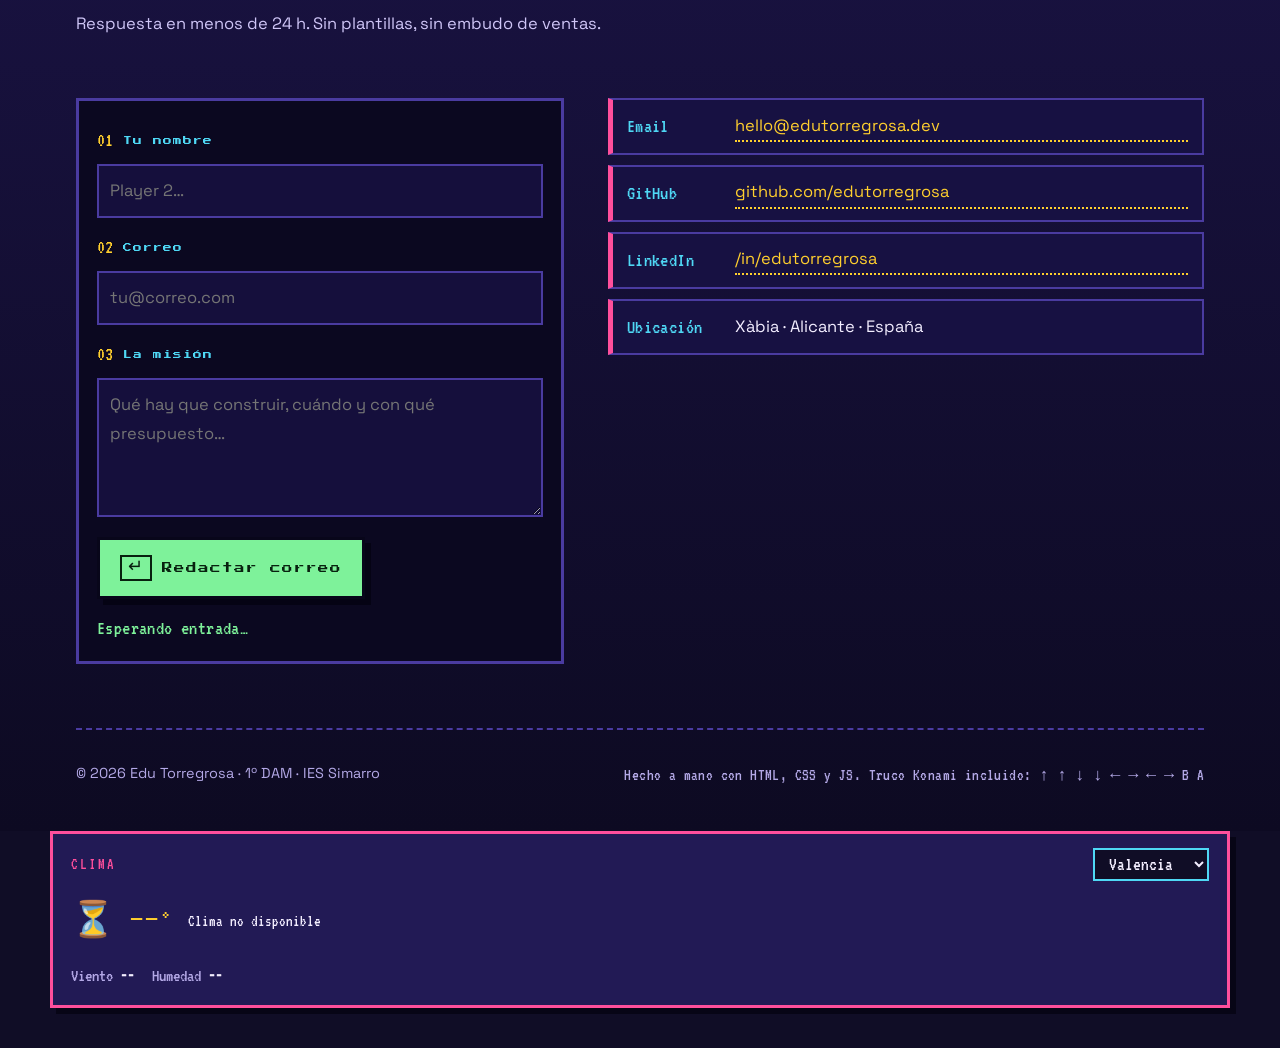
==== commit 1de3138e: "muchas uuuuuuuuu" ====
--- a/index.html
+++ b/index.html
@@ -29,7 +29,7 @@
   <header class="hud" id="hud">
     <a class="hud__brand" href="#inicio" aria-label="Ir al inicio">
       <span class="hud__coin" aria-hidden="true"></span>
-      EDUUU<b>TORREGROSA</b>
+      EDUUUUUUUUUUUU<b>TORREGROSA</b>
 
     </a>
     <nav class="hud__nav" aria-label="Navegación principal">
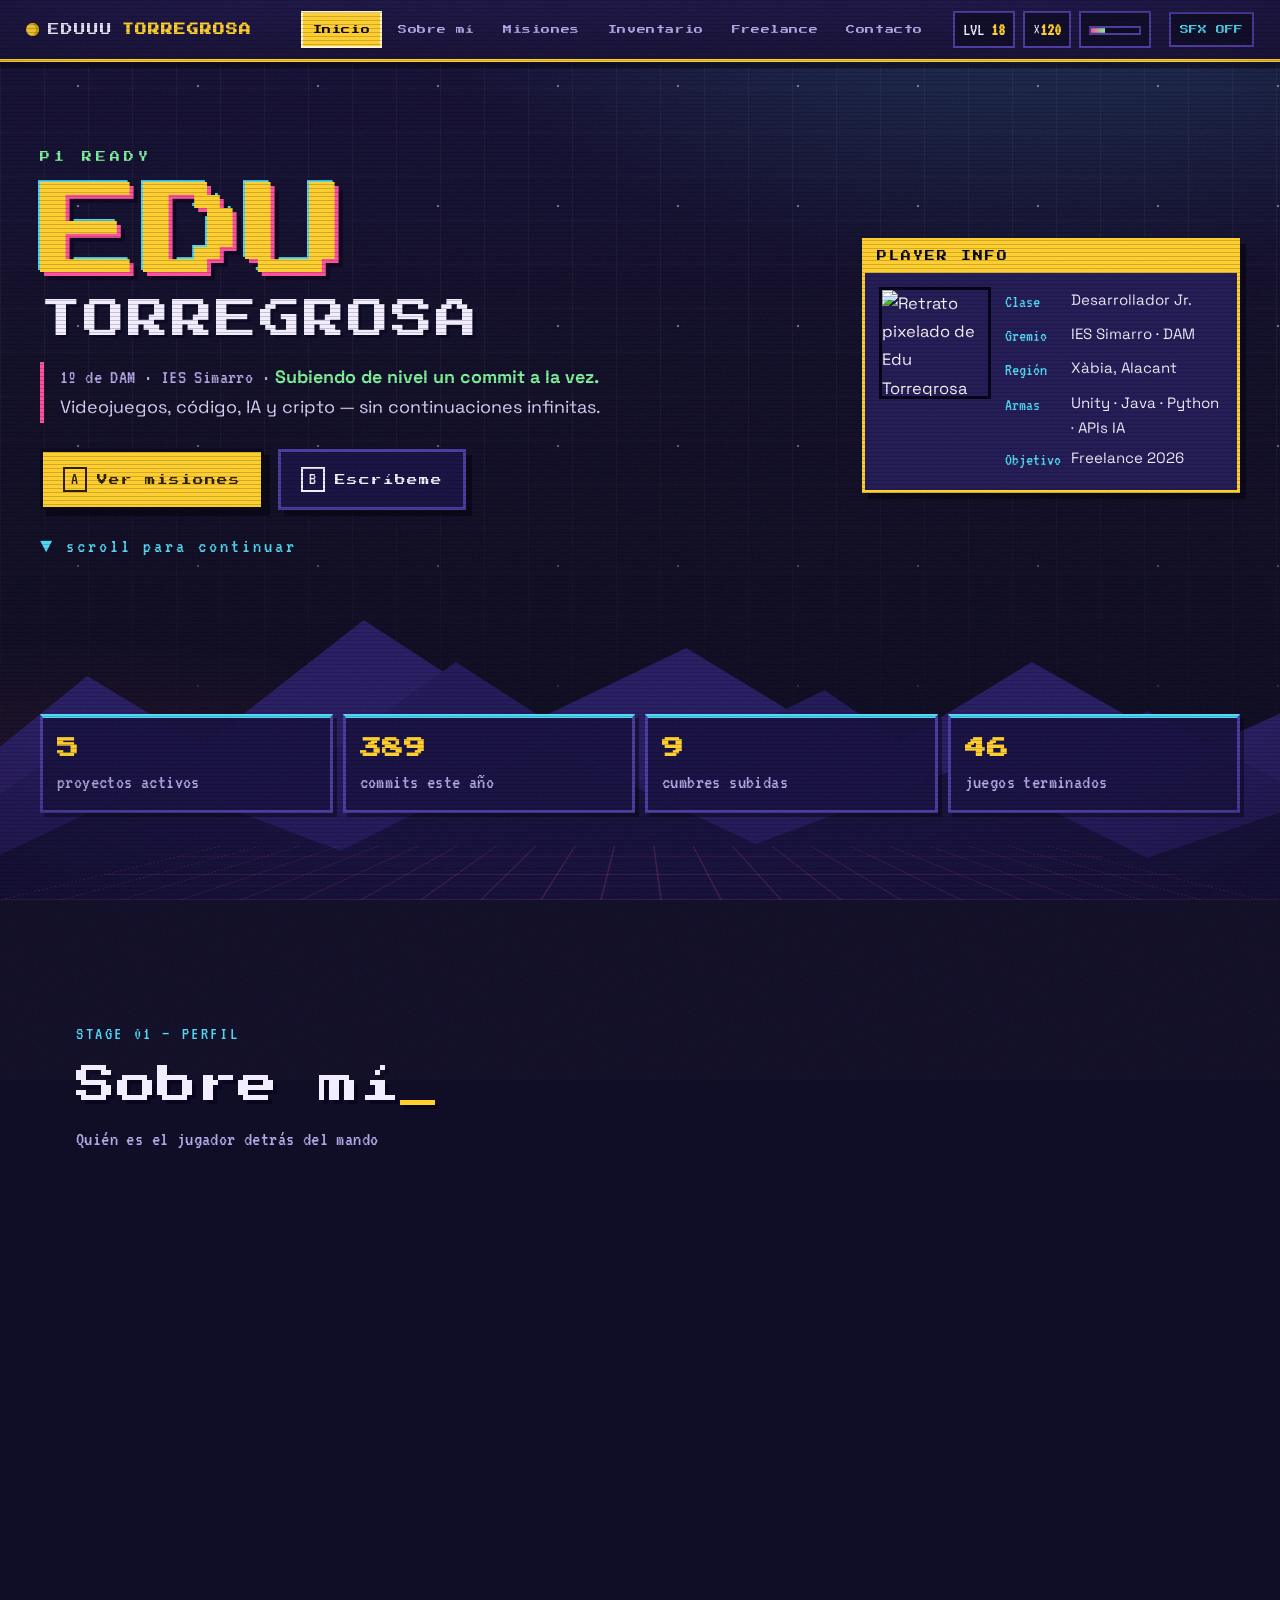
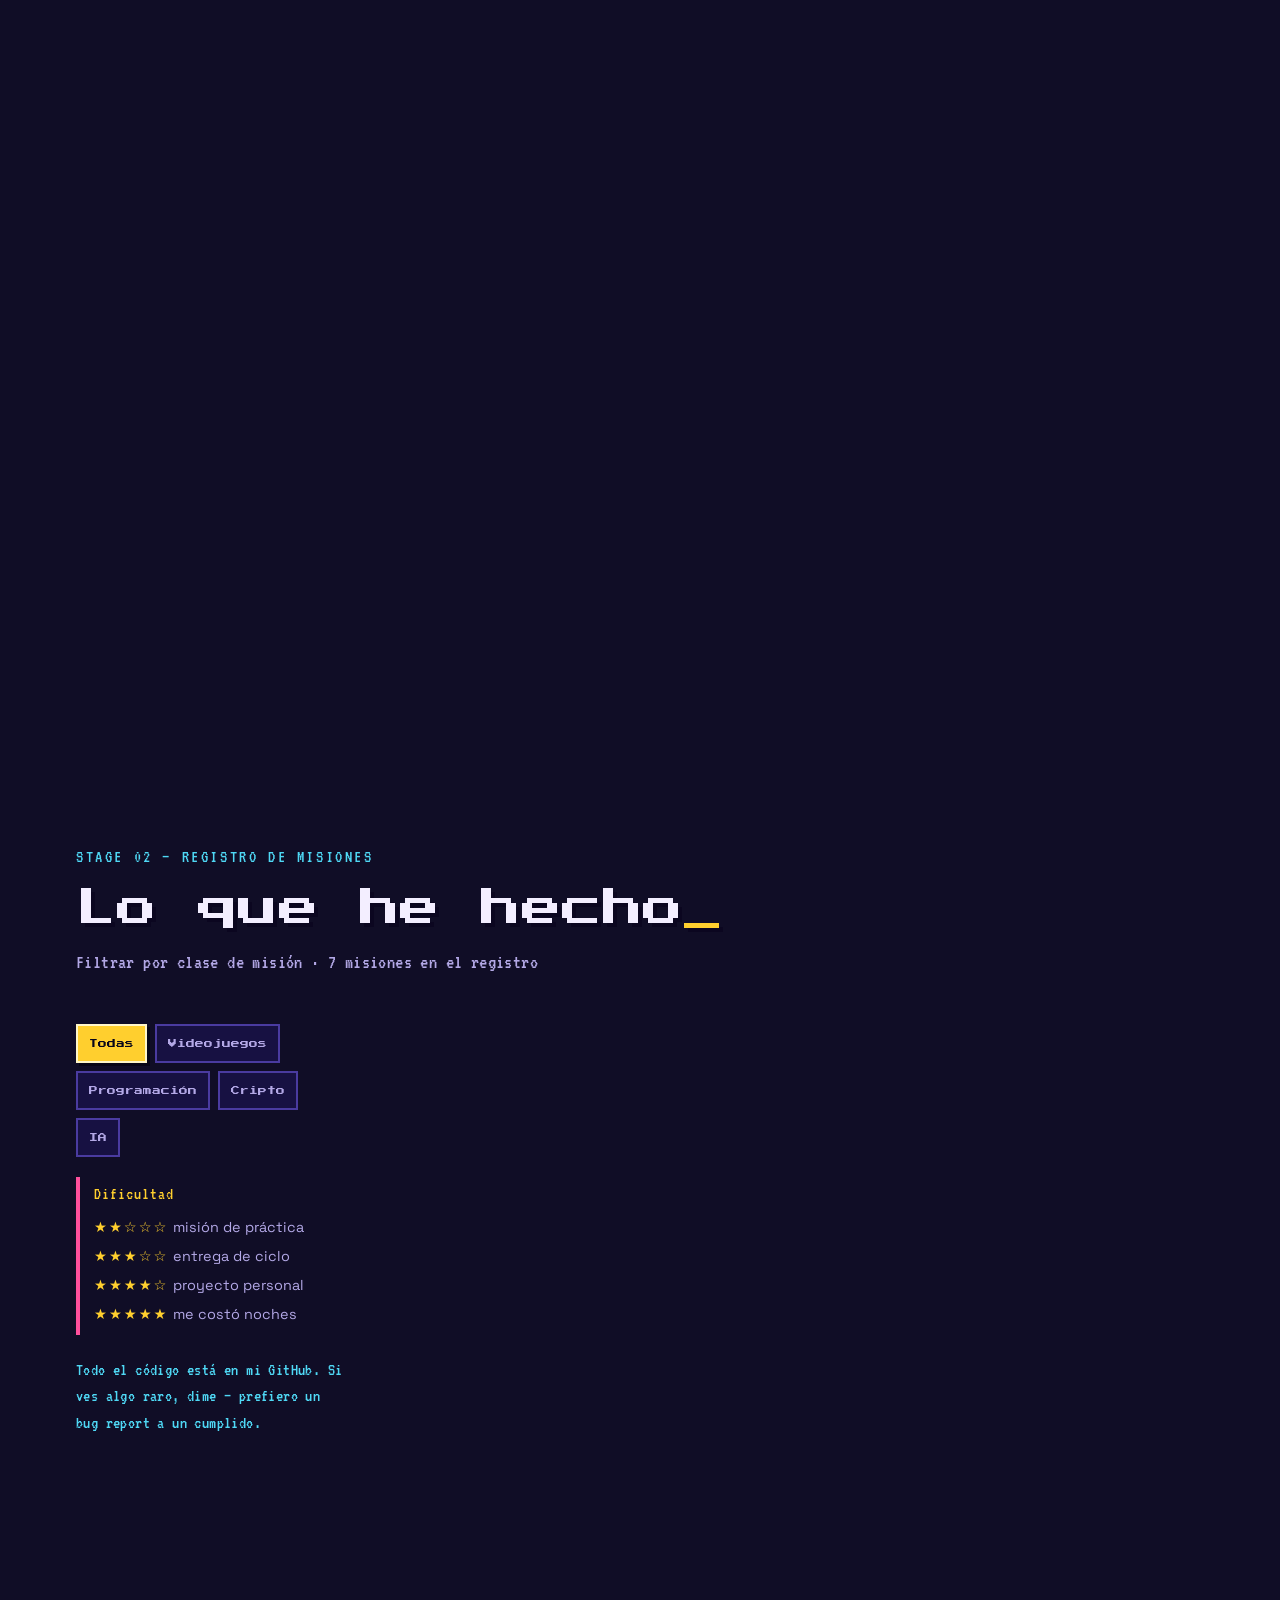
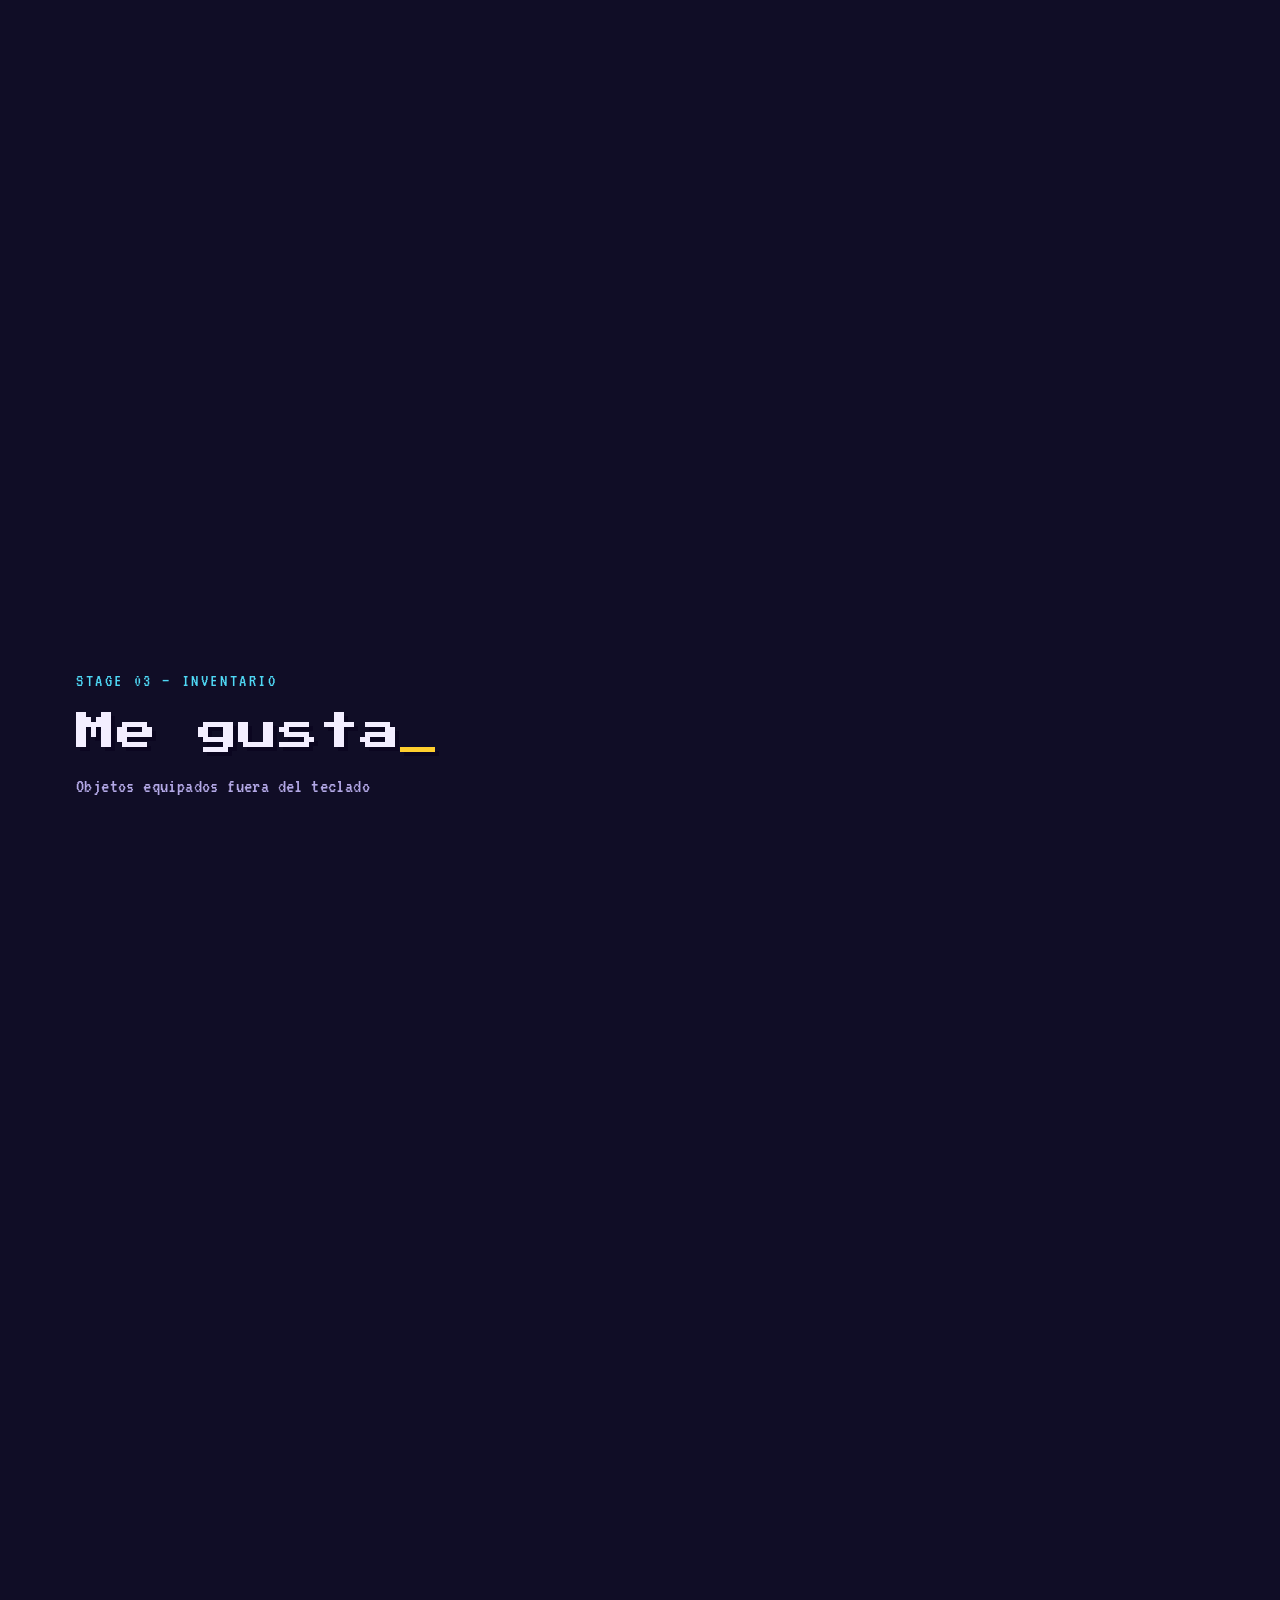
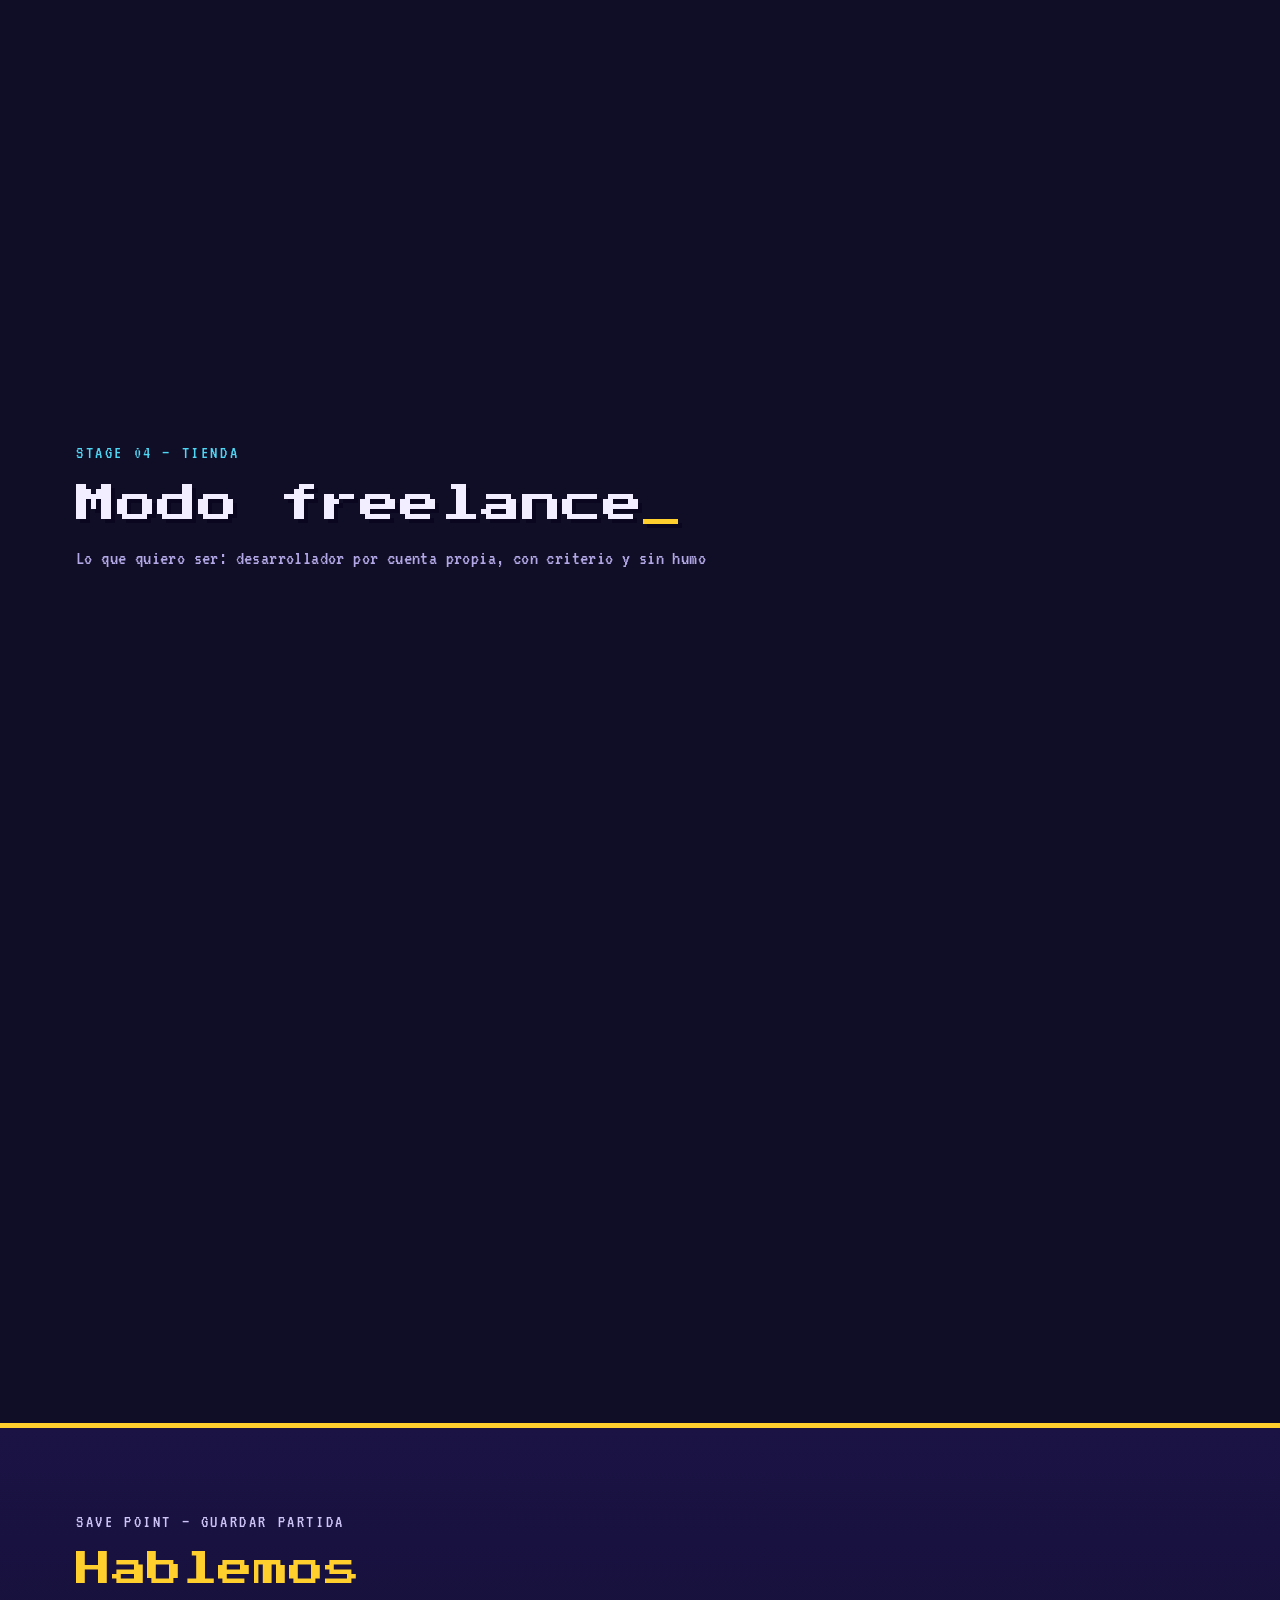
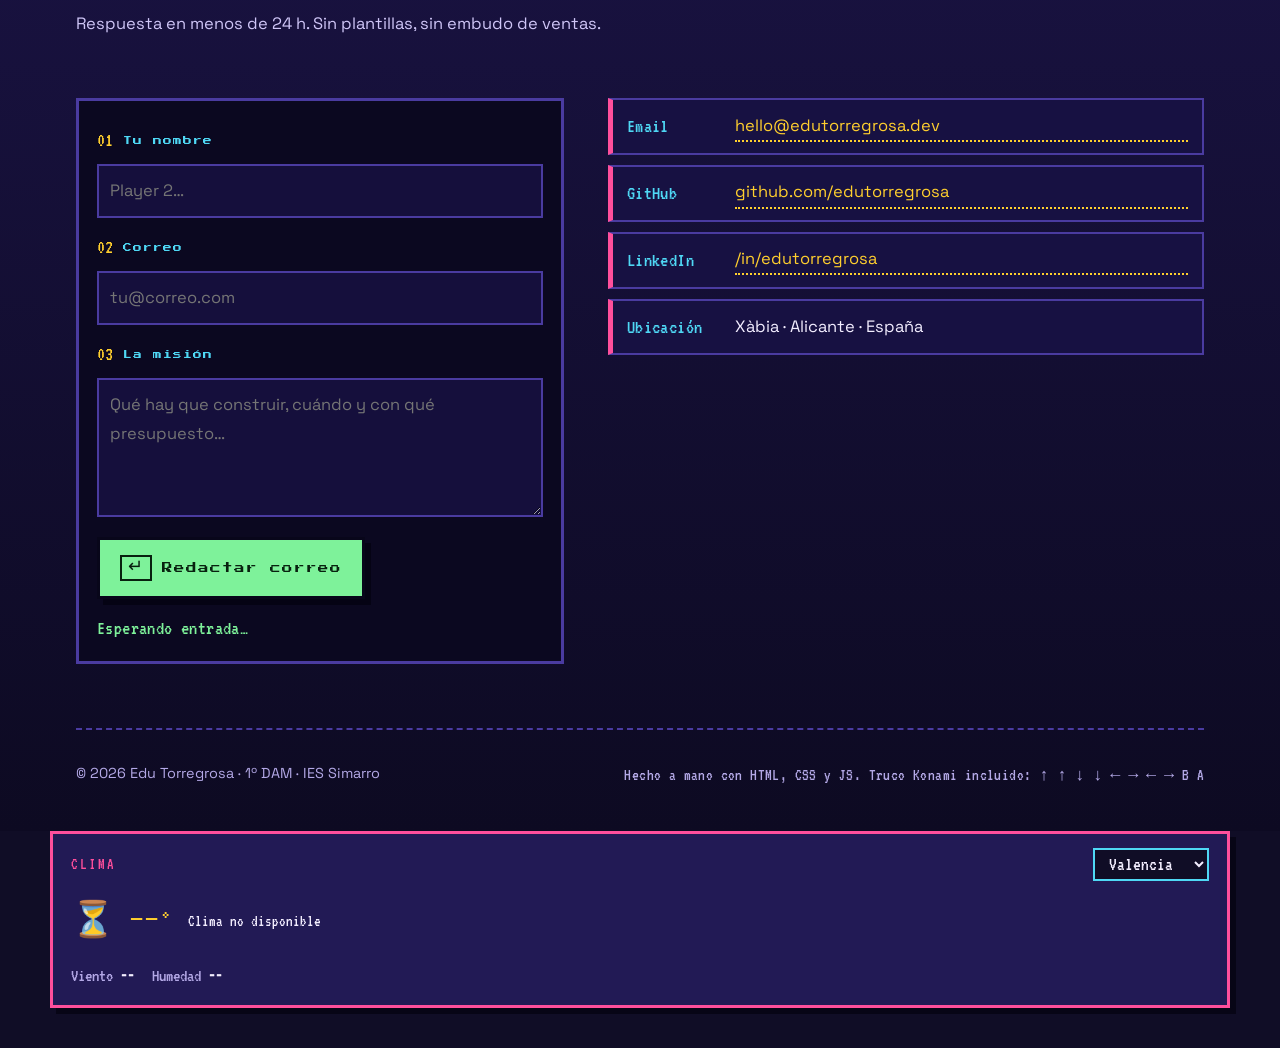
==== commit bdabc4ca: "cambio en eduuu - semi" ====
--- a/index.html
+++ b/index.html
@@ -29,7 +29,7 @@
   <header class="hud" id="hud">
     <a class="hud__brand" href="#inicio" aria-label="Ir al inicio">
       <span class="hud__coin" aria-hidden="true"></span>
-      EDUUUUUUUUUUUU<b>TORREGROSA</b>
+      EDUUU<b>TORREGROSA</b>
 
     </a>
     <nav class="hud__nav" aria-label="Navegación principal">
